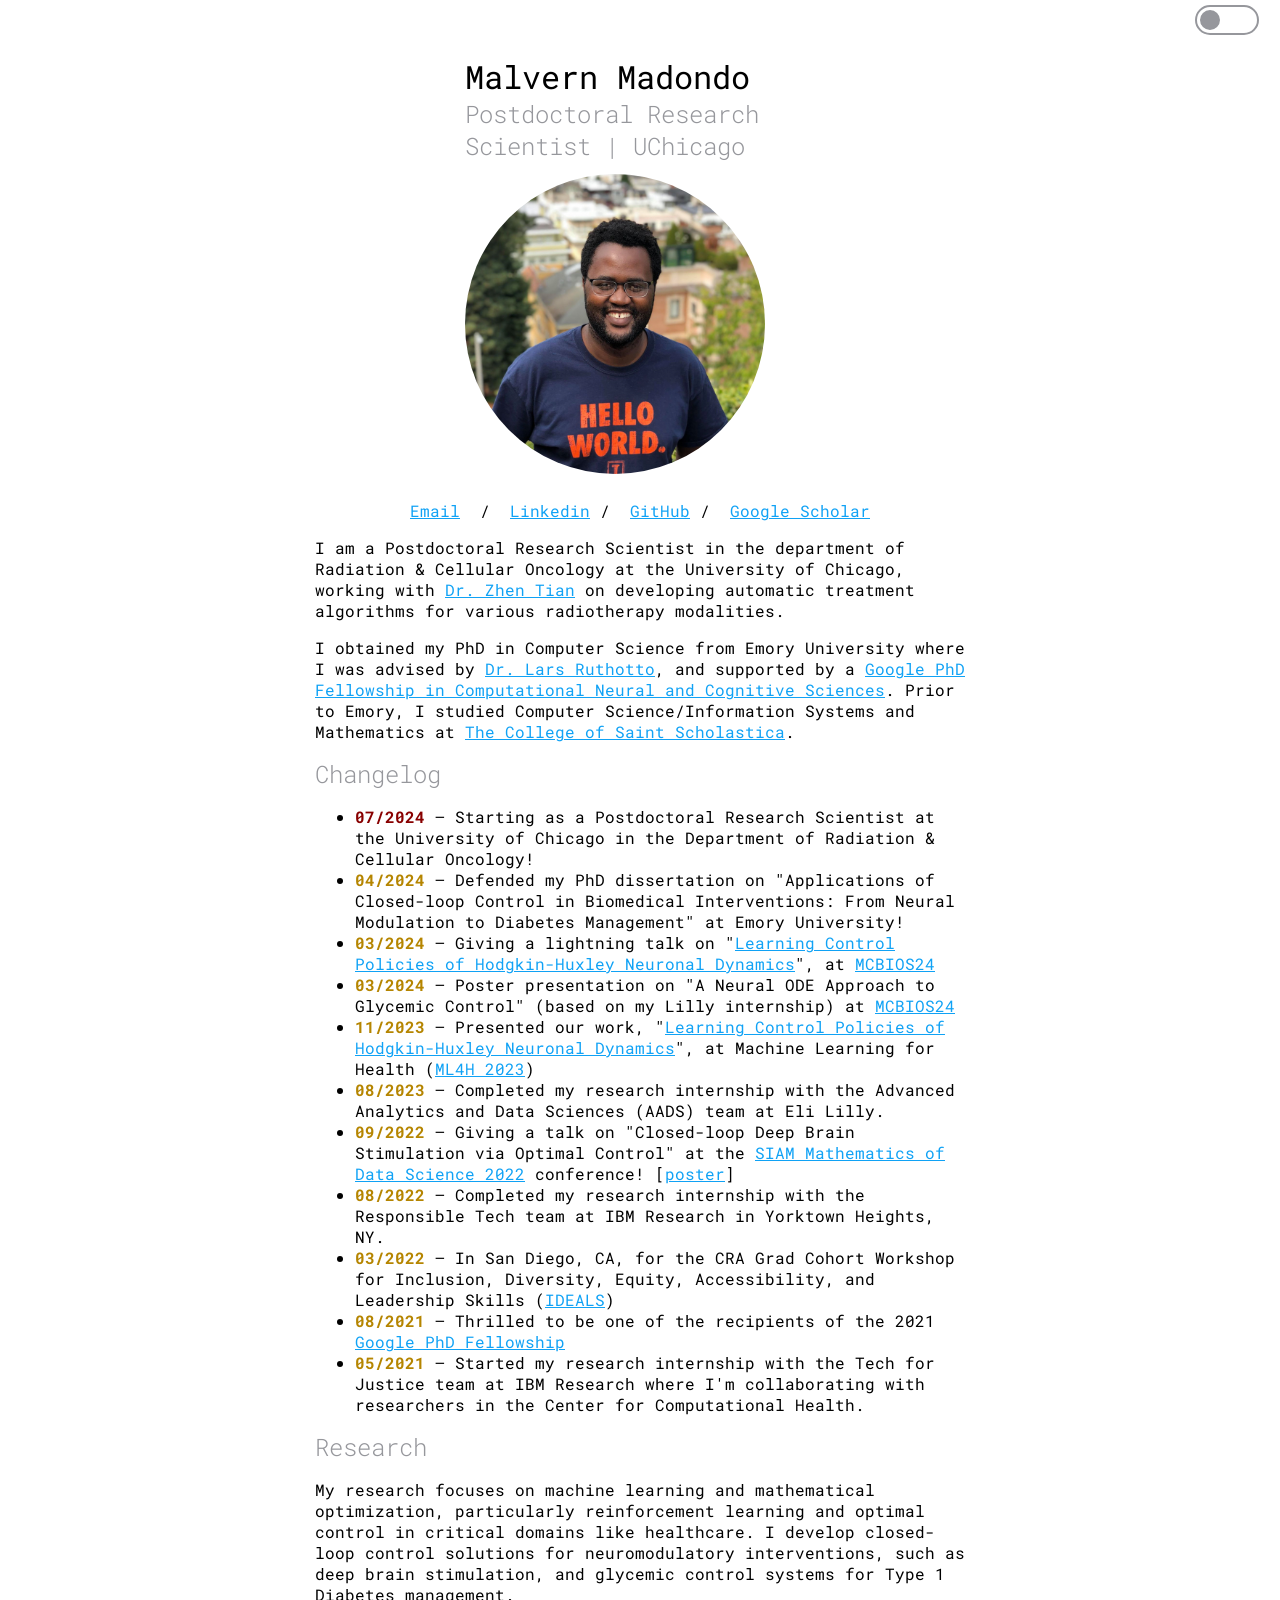
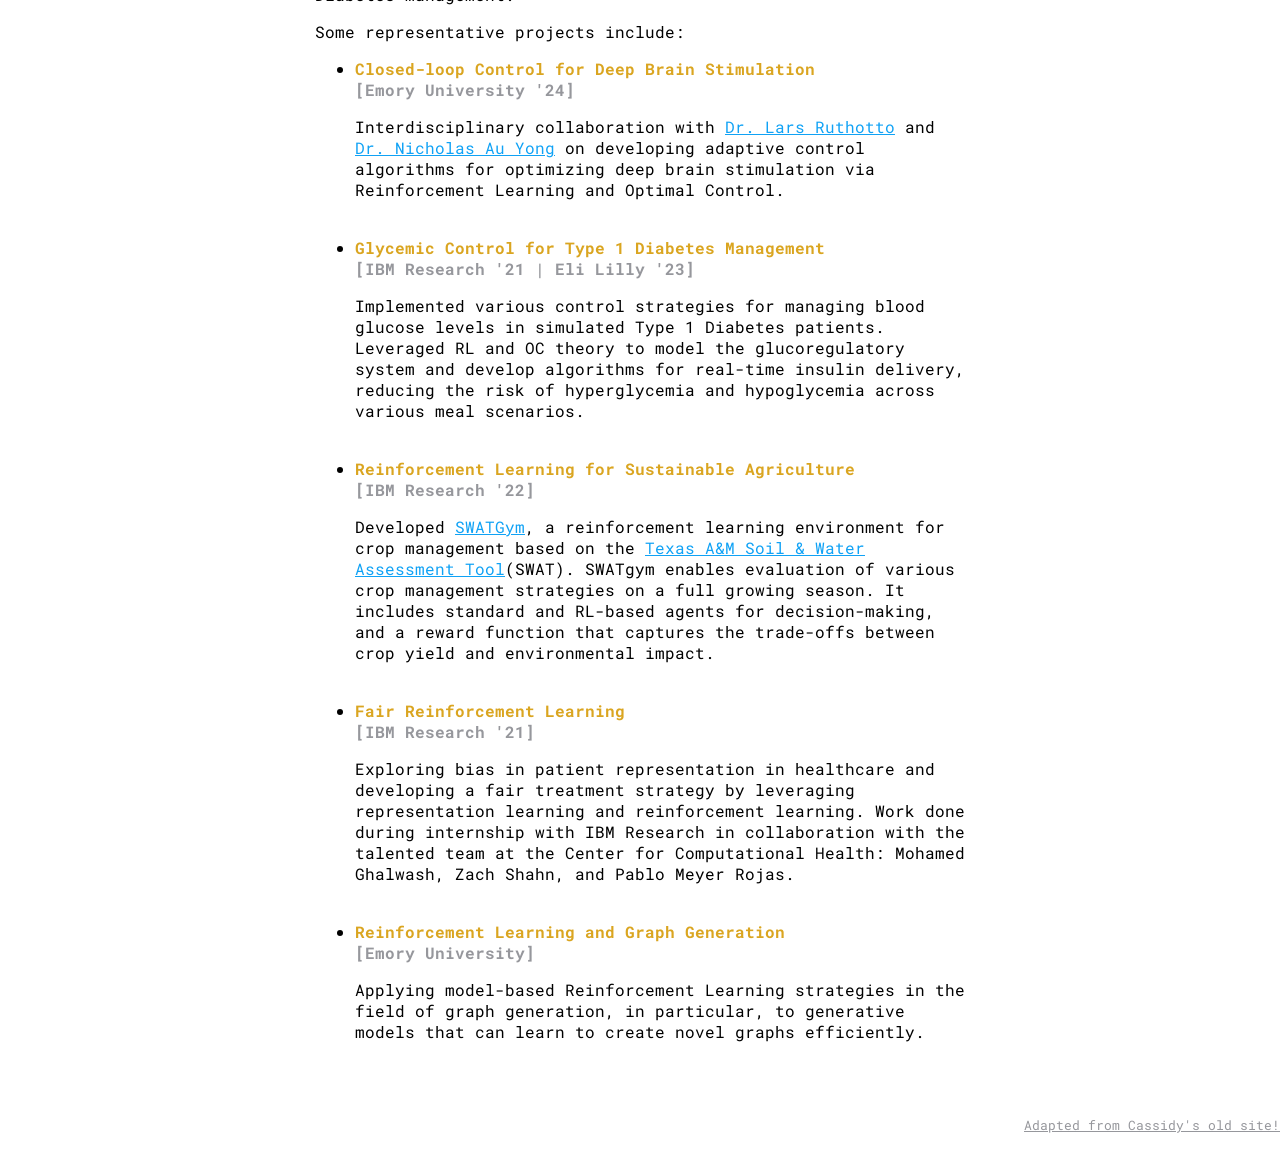
==== index.html @ 7f4c63e3 ":shipit: site update" ====
<!DOCTYPE html>
<!--Adapted from Cassidy Williams old and current website! https://cassidoo.co/-->
<html lang="en">
  <head>
    <title>Malvern Madondo</title>
    <meta name="author" content="Malvern Madondo"/>
    <meta
      name="description"
      content="Malvern Madondo is a research scientist workin on Machine Learning and Optimal Control applications to advance biomedical therapy. He earned his PhD in Computer Science at Emory University.
      His research interests include reinforcement learning and optimal control theory, with a focus on applying them to critical domains, such as deep brain stimulation and glucose-insulin control."
    />

    <!-- Favicon/theme -->
    <link
      rel="apple-touch-icon"
      sizes="180x180"
      href="/img/apple-touch-icon.png"
    />
    <link
      rel="icon"
      type="image/png"
      href="/img/favicon-32x32.png"
      sizes="32x32"
    />
    <link
      rel="icon"
      type="image/png"
      href="/img/favicon-16x16.png"
      sizes="16x16"
    />
    <link rel="manifest" href="/img/manifest.json" />
    <link rel="mask-icon" href="/img/safari-pinned-tab.svg" color="rgb(181,133,0)" />
    <link rel="shortcut icon" href="/img/favicon.ico" />
    <meta name="msapplication-config" content="/img/browserconfig.xml" />
    <meta name="theme-color" content="#ffffff" />
    <meta
      name="viewport"
      content="width=device-width, initial-scale=1, maximum-scale=1"
    />

    <link
      href="https://fonts.googleapis.com/css?family=Roboto+Mono"
      rel="stylesheet"
    />
    <link rel="stylesheet" href="./style.css" />
  </head>

  <body>
    <div class="container">
      <div class="header-section">
        <div class="header-frame">
          <h1>Malvern Madondo</h1>
          <h2>Postdoctoral Research Scientist | UChicago</h2>
            <div class="img-frame">
              <img id="propic" src="./img/face1.jpg" alt="" />
            </div>
            </div>
        </div>
        <p style="text-align:center">
           <a href="mailto:madondomalvern@gmail.com">Email</a> &nbsp;/&nbsp;
            <a href="https://www.linkedin.com/in/malvern" target="_blank">Linkedin</a>&nbsp;/&nbsp;
            <a href="https://github.com/mmadondo" target="_blank">GitHub</a>&nbsp;/&nbsp;
            <a href="https://scholar.google.com/citations?user=cHLscm8AAAAJ&hl=en">Google Scholar</a>
          </p>
        <p>
          I am a Postdoctoral Research Scientist in the department of Radiation & Cellular Oncology at the University of Chicago, working with <a href="https://radonc.uchicago.edu/faculty/zhen-tian-phd">Dr. Zhen Tian</a> on developing automatic treatment algorithms for various radiotherapy modalities.
        </p>
        <p>
          I obtained my PhD in Computer Science from Emory University where I was advised by <a href="https://www.mathcs.emory.edu/~lruthot/">Dr. Lars Ruthotto</a>, and supported by a <a href="https://research.google/programs-and-events/phd-fellowship/recipients/?filtertab=2021">Google PhD Fellowship in Computational Neural and Cognitive Sciences</a>.
          Prior to Emory, I studied Computer Science/Information Systems and Mathematics at <a href="https://www.css.edu/">The College of Saint Scholastica</a>.
        </p>
      <div class="dark-mode-toggler">
        <input type="checkbox" id="toggler" />
        <label for="toggler" aria-label="Toggler for Dark Mode"></label>
      </div>
        
    <section class="section">
        <header>
            <h2 class='section-title'>Changelog</h2>
        </header>
        <section class="changelog">
          <ul id="highlights">
            <li class="event"><b style="color: #880000">07/2024</b> &mdash; Starting as a Postdoctoral Research Scientist at the University of Chicago in the Department of Radiation & Cellular Oncology!</li>
            <li class="event"><b style="color: rgb(181,133,0)">04/2024</b> &mdash; Defended my PhD dissertation on "Applications of Closed-loop Control in Biomedical Interventions: From Neural Modulation to Diabetes Management" at Emory University!</li>
            <li class="event"><b style="color: rgb(181,133,0)">03/2024</b> &mdash; Giving a lightning talk on "<a href="https://arxiv.org/abs/2311.07563">Learning Control Policies of Hodgkin-Huxley Neuronal Dynamics</a>", at <a href="https://2024.mcbios.com/">MCBIOS24</a></li>
            <li class="event"><b style="color: rgb(181,133,0)">03/2024</b> &mdash; Poster presentation on "A Neural ODE Approach to Glycemic Control" (based on my Lilly internship) at <a href="https://2024.mcbios.com/">MCBIOS24</a></li>
            <li class="event"><b style="color: rgb(181,133,0)">11/2023</b> &mdash; Presented our work, "<a href="https://arxiv.org/abs/2311.07563">Learning Control Policies of Hodgkin-Huxley Neuronal Dynamics</a>", at Machine Learning for Health (<a href="https://ml4health.github.io/2023/">ML4H 2023</a>)</li>
            <li class="event"><b style="color: rgb(181,133,0)">08/2023</b> &mdash; Completed my research internship with the Advanced Analytics and Data Sciences (AADS) team at Eli Lilly.</li>
            <li class="event"><b style="color: rgb(181,133,0)">09/2022</b> &mdash; Giving a talk on "Closed-loop Deep Brain Stimulation via Optimal Control" at the <a href="https://www.siam.org/conferences/cm/conference/mds22">SIAM Mathematics of Data Science 2022</a> conference! [<a href="https://mmadondo.github.io/docs/Malvern_SIAM_MDS22_Poster.pdf" target="_blank">poster</a>]</li>
            <li class="event"><b style="color: rgb(181,133,0)">08/2022</b> &mdash; Completed my research internship with the Responsible Tech team at IBM Research in Yorktown Heights, NY.</li>
            <li class="conference"><b style="color: rgb(181,133,0)">03/2022</b> &mdash; In San Diego, CA, for the CRA Grad Cohort Workshop for Inclusion, Diversity, Equity, Accessibility, and Leadership Skills (<a href="https://cra.org/cra-wp/grad-cohort-ideals/">IDEALS</a>)</li>
            <li class="event"><b style="color: rgb(181,133,0)">08/2021</b> &mdash; Thrilled to be one of the recipients of the 2021 <a href="https://research.google/outreach/phd-fellowship/">Google PhD Fellowship</a></li>
            <li class="event"><b style="color: rgb(181,133,0)">05/2021</b> &mdash; Started my research internship with the Tech for Justice team at IBM Research where I'm collaborating with researchers in the Center for Computational Health.</li>
            <!--
            <li class="event"><b style="color: deepskyblue">5/24/21</b> Started my research internship with the Tech for Justice team and collaborating with the Center for Computational Health, both @IBMResearh. Will be working on reinforcement learning, representation learning, and fairness. Stay tuned!</li>
            <li class="event"><b style="color: red">2/8/21</b> This week I will be participating in the <a href="http://www.birs.ca/events/2021/5-day-workshops/21w5167">Optimization under Uncertainty: Learning and Decision Making</a> workshop at the Banff International Research Station for Mathematical Innovation and Discovery (BIRS).</li>
            <li class="event"><b style="color: goldenrod">12/7/20</b> Participating in the online 2020 Conference on Neural Information Processing Systems(<a href="https://nips.cc/">NeurIPS</a>)</li>
            <li class="workshop"><b style="color: #96979c">10/13/20</b> External reviewer for The 4th  <a href="https://blackinai.github.io/#">Black In AI</a> Workshop @ NeurIPS 2020</li>
            <li class="event"><b style="color: deepskyblue">9/22/20</b> Participated in an online panel discussing careers in tech and sharing resources with high school students taking the CollegeBoard AP CS course!</li>
            <li class="school"><b style="color: red">8/19/20</b> Co-teaching three sections of CS170 Introduction to Computer Science this fall!</li>
            <li class="award"><b style="color: goldenrod">8/5/20</b> Honored to be selected a <a href="https://scienceatl.org/scicommfellow/">Science ATL Communication Fellow</a>!</li>
            <li class="conference"><b style="color: deepskyblue">3/5/20</b> In Austin, TX, for the CRA Grad Cohort for Underrepresented Minorities and Persons with Disabilities (<a href="https://cra.org/cra-wp/grad-cohort-ideals/">URMD</a>)</li>
            <li class="event"><b style="color: red">2/22/20</b> Spoke at the 2020 <a href="https://dooleyhacks.com/">DooleyHacks</a> Diversity in Tech panel!</li> 
            <li class="school"><b style="color: goldenrod">1/07/20</b> Participating in the  <a href="http://www.physics.emory.edu/home/about/news/WISQCE.html">2020 Winter School on Quantum Computing at Emory</a> featuring experts from IBM, Emory, Virgina Tech, UGA, Uni of Maryland, and Uni Federal do Rio de Janeiro</li>
            <li class="school"><b style="color: goldenrod">8/28/19</b> First day of classes as a graduate student!</li>
            <li class="event"><b style="color: chartreuse">8/8/19</b> After 4 years, I am leaving MN for warmer climes in Georgia! My first solo road trip from Duluth, MN to Atlanta, GA!</li>
            <li class="event"><b style="color: #96979c">6/2/19</b> Camping by Clearwater Lake in the Boundary Waters for the next couple days! Thanks to my undergrad advisor, Luther, for the opportunity!</li>
            -->
            <!-- <li class="school"><b style="color: red">5/12/19</b> Graduated a Webster Scholar and with highest honors from The College of Saint Scholastica! My endless gratitude to all family, friends, teachers, and others whose efforts, direct or indirect, led to this momentous occassion.</li> -->
         </ul>
        </section>
      </section>

    <section class="section">
        <header>
            <h2 class='section-title'>Research</h2>
        </header>
        <section class="research">
        <p>
          My research focuses on machine learning and mathematical optimization, particularly reinforcement learning and optimal control in critical domains like healthcare. 
          I develop closed-loop control solutions for neuromodulatory interventions, such as deep brain stimulation, and glycemic control systems for Type 1 Diabetes management.
        </p>
        
        Some representative projects include:
        <ul id="highlights">
          <li><b style="color: goldenrod">Closed-loop Control for Deep Brain Stimulation</b><br/> 
            <b style="color: #96979c">[Emory University '24]</b> 
              <p>
                Interdisciplinary collaboration with <a href="https://www.mathcs.emory.edu/~lruthot/">Dr. Lars Ruthotto</a> and <a href="https://scholar.google.com/citations?user=E8JhPv4AAAAJ&hl=en&inst=15365353816232672843">Dr. Nicholas Au Yong</a> on developing adaptive control algorithms for optimizing deep brain stimulation via Reinforcement Learning and Optimal Control.
              </p>
            </li>
            <br/>
        <li><b style="color: goldenrod">Glycemic Control for Type 1 Diabetes Management</b><br/>
          <b style="color: #96979c">[IBM Research '21 | Eli Lilly '23]</b> 
          <p>
            Implemented various control strategies for managing blood glucose levels in simulated Type 1 Diabetes patients. Leveraged RL and OC theory to model the glucoregulatory system and develop algorithms for real-time insulin delivery, reducing the risk of hyperglycemia and hypoglycemia across various meal scenarios.
          </p>
        </li>
        <br/>
        <li><b style="color: goldenrod">Reinforcement Learning for Sustainable Agriculture</b><br/> 
        <b style="color: #96979c">[IBM Research '22]</b> 
          <p>
            Developed <a href="https://github.com/IBM/SWATgym">SWATGym</a>, a reinforcement learning environment for crop management based on the <a href="https://swat.tamu.edu/">Texas A&M Soil & Water Assessment Tool</a>(SWAT). 
            SWATgym enables evaluation of various crop management strategies on a full growing season. It includes standard and RL-based agents for decision-making, and a reward function that captures the trade-offs between crop yield and environmental impact.
          </p>
        </li>
        <br/>
        <li><b style="color: goldenrod">Fair Reinforcement Learning</b><br/> 
        <b style="color: #96979c">[IBM Research '21]</b>
          <p>
            Exploring bias in patient representation in healthcare and developing a fair treatment strategy by leveraging representation learning and reinforcement learning. Work done during internship with IBM Research in collaboration with the talented team at the Center for Computational Health: Mohamed Ghalwash, Zach Shahn, and Pablo Meyer Rojas.
          </p>
        </li>
        <br/>
        <li><b style="color: goldenrod">Reinforcement Learning and Graph Generation</b><br/> 
        <b style="color: #96979c">[Emory University]</b> 
        <p>
          Applying model-based Reinforcement Learning strategies in the field of graph generation, in particular, to generative models that can learn to create novel graphs efficiently.
        </p>
        </li>
            <!-- <br/> 
            <li><b style="color: goldenrod">Towards Mastery Learning in Computer Science Education</b><br/> 
                <b style="color: #96979c">[May - December 2020]</b> Lab rotation with <a href="https://scholar.google.com/citations?user=EQ61oMAAAAAJ&hl=en">Dr. Davide Fossati</a> on technology enhanced learning. Constructing an unlimited (or very large) supply of practice problems, annotated by skill, that can be used in an asynchronous learning setting to help students attain "mastery" of topics at their own pace as an alternative to synchronous learning. Proficiency is determined and updated in real time by stochastic models.
                <!--Unlike in standard CS courses where learning is mostly synchronous and sequential, mastery learning is asynchronous and enables students to move to the next topic at their own pace, after having achieved “mastery” of the previous topics. Proficiency is determined and updated in real time by stochastic models e.g. BKT. In order to implement mastery learning, there are 3 key requirements: (1) Robust technology platform for practice problems; (2) Unlimited (or very large) supply of practice problems, annotated by skill; and (3) Comprehensive and reliable Knowledge Tracing models and algorithms.-->
             <!-- </li>
            <br/>
            <li><b style="color: goldenrod">UPenn and Mayo Clinic's Seizure Detection Challenge</b><br/> 
                <b style="color: #96979c">[spring 2020]</b> Working with <a href="http://yazhuozhang.com/">Yazhuo</a> and <a href="https://scholar.google.com/citations?user=TBl8dYgAAAAJ&hl=en&inst=15365353816232672843">Ramraj</a>, developed computational algorithms that detect seizures in intracranial EEG recordings of 8 human patients with epilepsy and 4 canines with naturally-occurring epilepsy. Part of the <a href="https://www.kaggle.com/c/seizure-detection">UPenn and Mayo Clinic's Seizure Detection Challenge</a> on Kaggle.
            </li>
            <br/> 
            <li><b style="color: goldenrod">OpenAI BipedalWalker-v2 Challenge</b><br/> 
                <b style="color: #96979c">[fall 2019]</b> Working with <a href="https://scholar.google.com/citations?user=TBl8dYgAAAAJ&hl=en&inst=15365353816232672843">Ramraj</a>, implemented RL strategies to train a <a href="https://github.com/openai/gym/wiki/Leaderboard#bipedalwalker-v2">2D bipedal walker</a> to navigate rough terrain. We developed: (1) Deep Deterministic Policy Gradients (DDPG); (2) Evolution Strategies (ES); and (3) Augmented Random Search (ARS) algorithms.
            </li> -->
        </ul>

        </section>
      </section>
    </div>
    <script src="./script.js"></script>
      <p align="right"><font size="2">
          <a href="https://cassidoo.co/">Adapted from Cassidy's old site!</a>
          </font>
        </p>
  </body>
</html>
---- style.css ----
/*--Adapted from Cassidy Williams old and current website! https://cassidoo.co/*/
html,
body {
  width: 100%;
  margin: 0;
  padding: 0;
}

body,
button {
  background: #fff;
  color: #000;
  font-family: "Roboto Mono", monospace;
}

::selection {
  background-color: #eb4888;
  color: #000;
}

body.dark-mode,
body.dark-mode button,
body.dark-mode .go-home,
button.dark-mode,
button.dark-mode button {
  background: #000;
  color: #fff;
}

button {
  width: 120px;
  height: 30px;
  border: 2px solid #96979c;
  border-radius: 15px;
  box-sizing: border-box;
  color: #96979c;
  font-size: 1rem;
  overflow: auto;
  transition: 0.4s ease all;
}
button:hover {
  background: rgba(150, 151, 156, 0.1);
  cursor: pointer;
}

.container {
  margin: 50px auto;
  padding: 5px;
  max-width: 650px;
}
@media (max-width: 600px) {
  .container {
    padding: 20px;
  }
}

.header-section {
  display: flex;
  align-items: center;
  justify-content: center;
  flex-wrap: wrap;
}

.header-frame {
  max-width: 350px;
}

.go-home {
  position: fixed;
  top: 5px;
  left: 20px;
  padding: 5px 5px 5px 0;
  background: #fff;
  box-sizing: border-box;
}

.dark-mode-toggler {
  position: fixed;
  top: 5px;
  right: 20px;
}
.dark-mode-toggler label {
  position: relative;
}
.dark-mode-toggler input[type="checkbox"] {
  display: none;
}
.dark-mode-toggler input[type="checkbox"] + label::before {
  content: "";
  display: block;
  height: 26px;
  width: 60px;
  background: #fff;
  border: 2px solid #96979c;
  border-radius: 15px;
  position: absolute;
  top: 0px;
  left: -65px;
}
.dark-mode-toggler input[type="checkbox"] + label::after {
  content: "";
  display: block;
  height: 20px;
  width: 20px;
  background: #96979c;
  border: 2px solid #fff;
  border-radius: 50%;
  position: absolute;
  top: 3px;
  left: -62px;
  transition: all 0.4s ease-in;
}
.dark-mode-toggler input[type="checkbox"]:checked + label::before {
  background: #000;
  border: 2px solid #fff;
}
.dark-mode-toggler input[type="checkbox"]:checked + label::after {
  left: -28px;
  background: #000;
  border: 2px solid #fff;
  transition: all 0.4s ease-in;
}

h1 {
  font-weight: 400;
  margin: 0;
}

h2 {
  color: #96979c;
  font-weight: 300;
  margin: 0 0 0.5em 0;
}

a {
  color: #96979c;
}
a:hover {
  font-weight: bold;
}

.img-frame {
  position: relative;
  width: 300px;
  height: 300px;
  margin: 0 0 10px 0;
  border-radius: 50%;
  overflow: hidden;
}
.img-frame img {
  position: absolute;
  top: 50%;
  left: 50%;
  -webkit-transform: translate(-50%, -50%);
  transform: translate(-50%, -50%);
  height: 100%;
}

.links {
  margin: 25px 0;
}
.links a:not(:last-child) {
  padding: 0 16px 0 0;
}

.newsletter-blurb {
  margin: 30px 0;
  line-height: 2em;
}

.newsletter-blurb span {
  color: #eb4888;
}

.newsletter-blurb span.green {
  color: #24d05a;
}

.newsletter-blurb span.blue {
  color: #10a2f5;
}

.newsletter-blurb span.yellow {
  color: #e9bc3f;
}

.sneaky-sponsor {
  color: #96979c;
}

@media (max-width: 600px) {
  .links {
    text-align: center;
  }
}

.toggler {
  margin: 25px 0;
}
.toggler .show {
  border-color: #eb4888;
  color: #eb4888;
}
@media (max-width: 600px) {
  .toggler {
    text-align: center;
  }
  .toggler button {
    margin: 5px;
  }
}

.bio {
  display: none;
  line-height: 24px;
}
.bio br {
  display: block;
  content: "";
  height: 15px;
}
.bio.show {
  display: block;
}




/*Custom styling*/
@keyframes blinker {
  50% {
    opacity: 0.0;
  }
}

@keyframes flash{
  0% {
    text-shadow: 0px 0px 5px yellow;
  }
  50% {
    text-shadow: none;
  }
  100% {
    text-shadow: 0px 0px 5px gold;
  }
}

section,
summary{
    margin: 0;
    padding: 0;
    border: 0;
    font-size: 100%;
    vertical-align: baseline;
}

section {
    display: block;
}


/* main container */
/*
h2.section-title {
    display: inline-block;
    padding: 0 1em 0.3em 0;
    color: #ff6d1f;
    text-transform: uppercase;
    font-weight: 600;
    border: none;
    font-size: .9rem;
}
*/

#resume {
    padding: 1rem;
    margin-top: 2rem;
}


/* every section wrapper */

.section {
    margin-bottom: 1rem;
}

.section>header {
    position: relative;
}

.section>header::after {
    position: absolute;
    left: 0;
    top: .7em;
    height: 1px;
/*    background: #ccc;*/
    content: "";
    width: 100%;
    z-index: -100;
    display: block;
}

.section.main-summary>section {
    margin: 0;
}

.section>section>header {
    font-size: 1.38rem;
    position: relative;
    margin-top: .7em;
}

.section>section>header:first-of-type {
    margin: 0;
}

.section>section>header .space-left {
    position: absolute;
    left: -1.56rem;
    top: 5px;
/*    color: #aaa;*/
/*    line-height: 1;*/
    opacity: 0;
}

.section header .date {
    font-size: 1rem;
    display: inline-table;
    padding: .1em 0;
    font-weight: 600;
/*    color: #E9BC3F;*/
}


#topnav{
    display: block;
    width: 100%;
    margin:0;
    padding:0 0 5px 0;
    text-align: center;
    }

.fa {
    animation: 1s flash;
    animation-iteration-count: infinite;
}

#topnav, #topnav a{
    text-transform: none;
    color:#ffffff;
    font-weight:700;
    }

#topnav a:hover, #topnav li.active a{
    color: gold; /* #55ABDA or #FF0066*/
    }

#topnav ul, #topnav li{
    margin: 0;
    padding:0;
    list-style:none;
    align-content: center;
    margin-top: 20px;
    }

#topnav li{
    display:inline;
    margin-right: 80px;
    }

#topnav li.last{
    margin:0;
    }

.highlights>li>p {
    margin-bottom: 0.5em;
}

#skills,
#languages,
#interests {
    display: -webkit-box;
    display: -moz-box;
    display: -ms-flexbox;
    display: -webkit-flex;
    display: flex;
    -webkit-flex-flow: row wrap;
    flex-flow: row wrap;
    -webkit-justify-content: flex-start;
    justify-content: flex-start;
}

/*Custom research list items*/
dt {
    font-weight: bold;
}

dl,
dd {
    font-size: .9rem;
}

dd {
    margin-bottom: 1em;
}

li span{display: contents; width: 70px;}
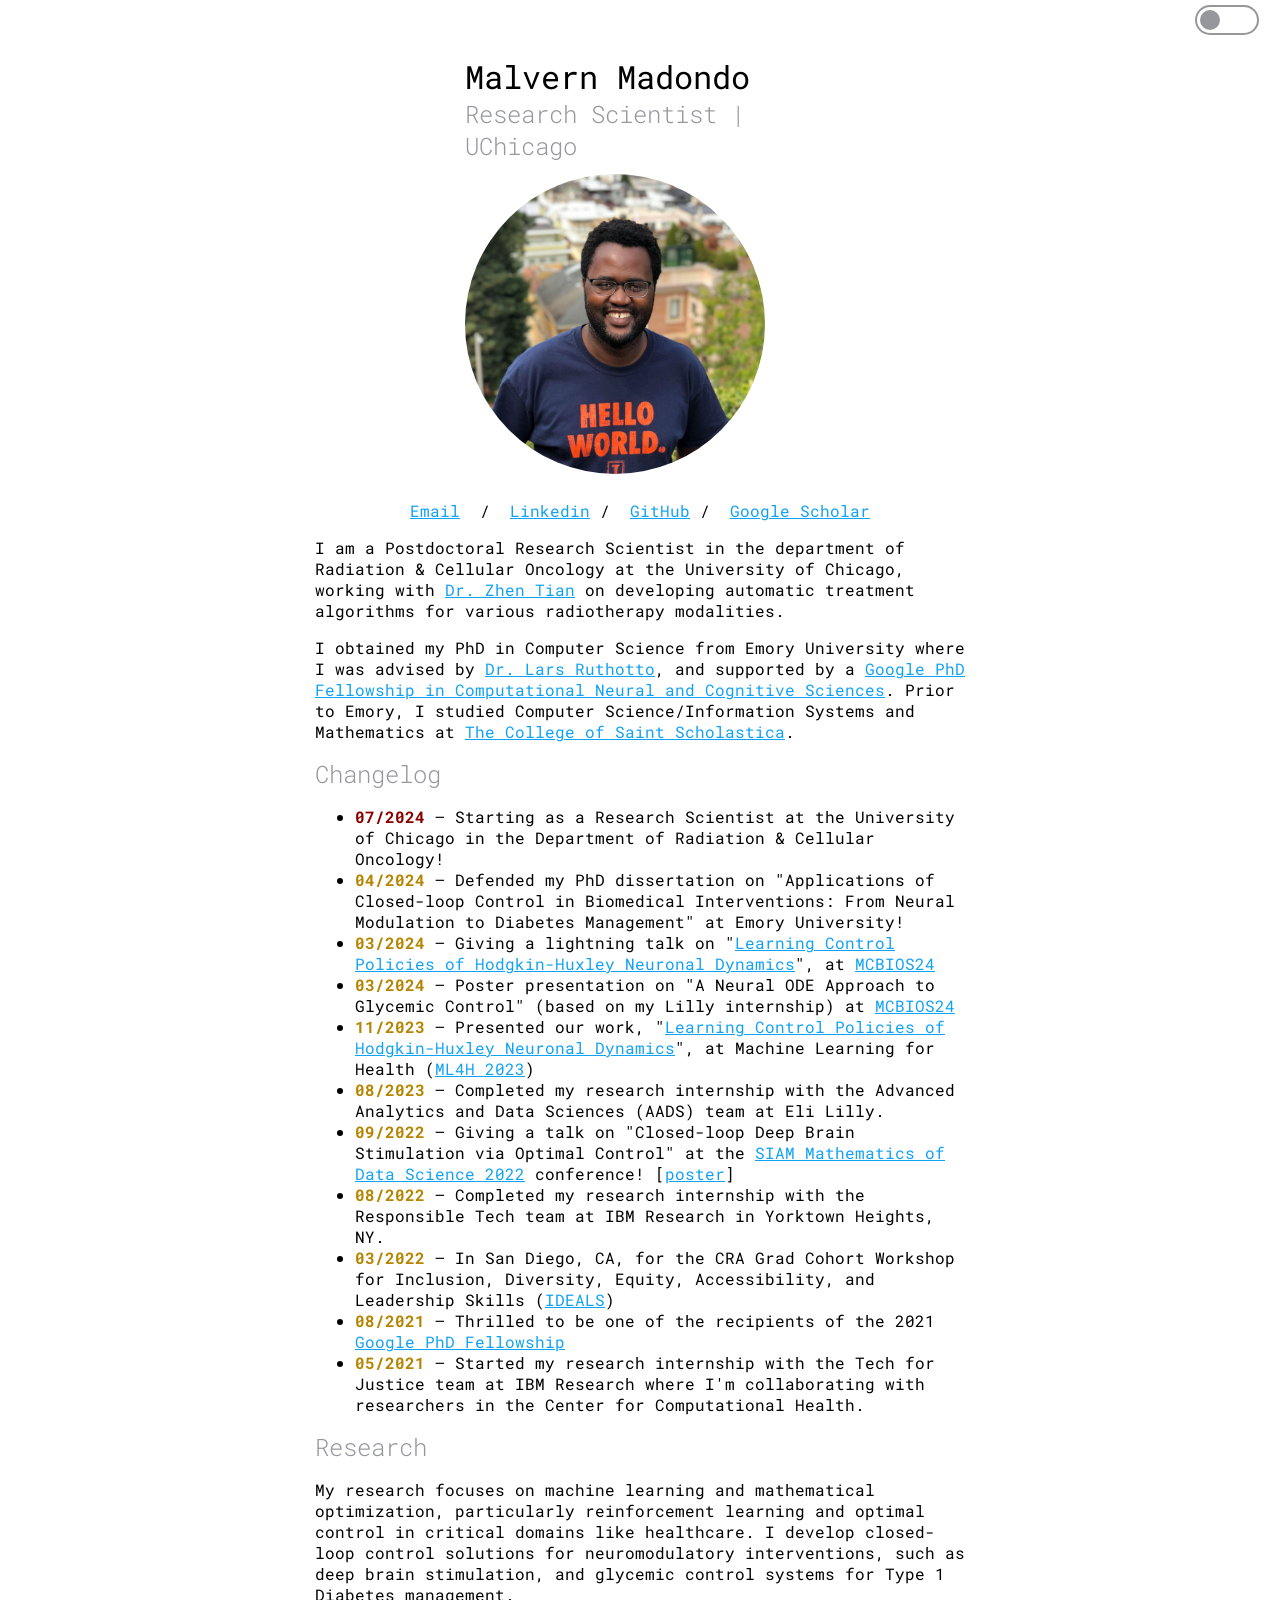
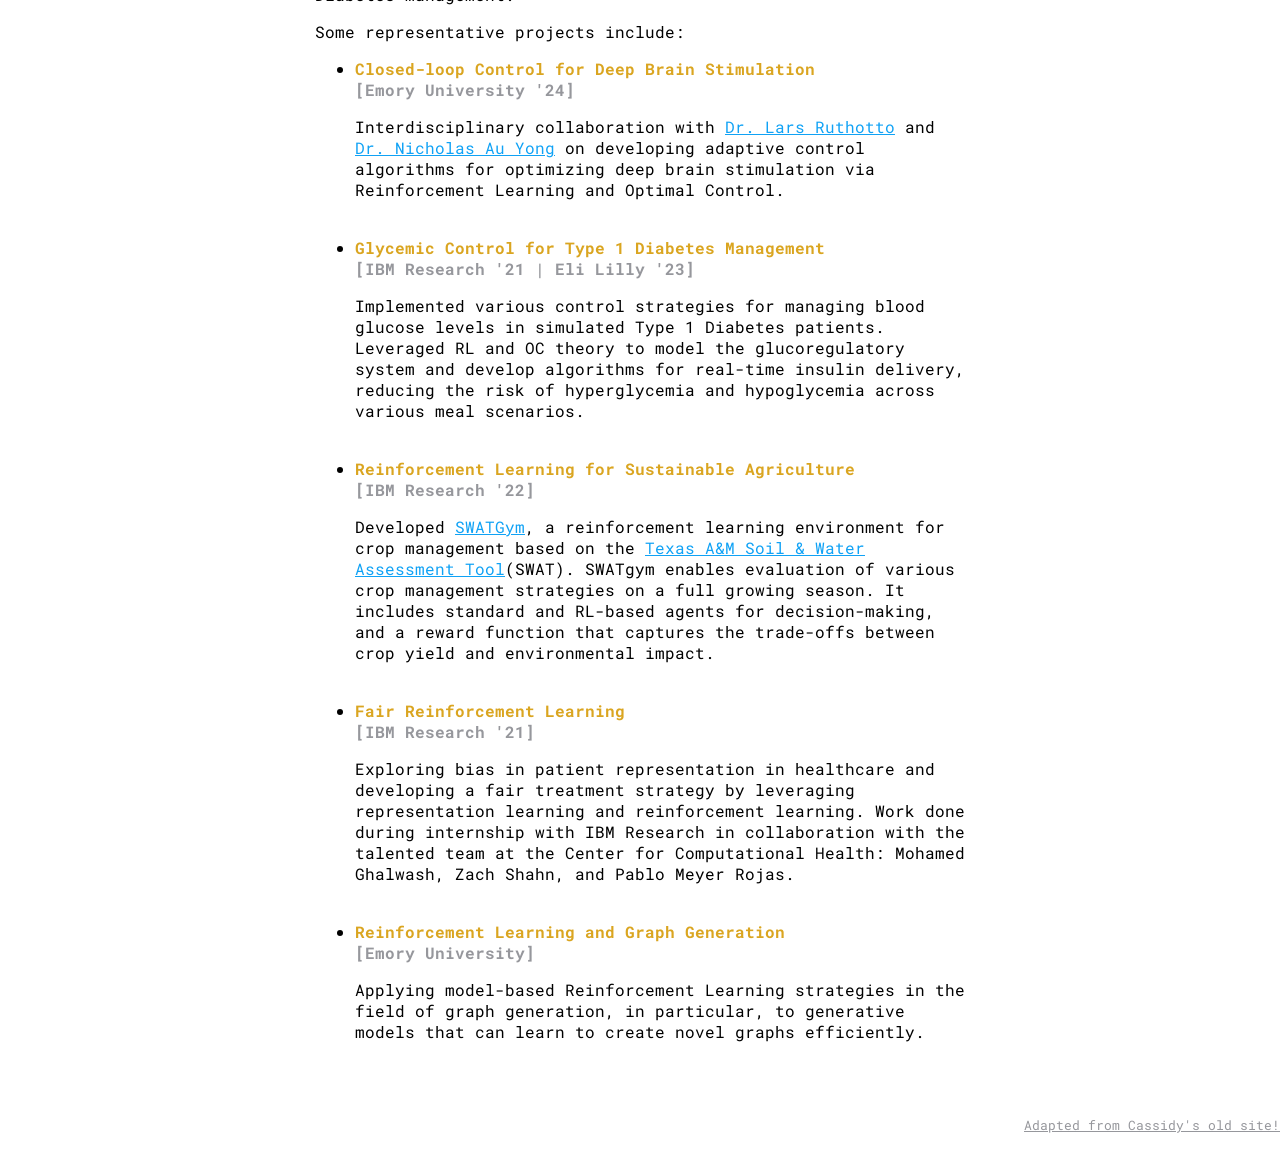
==== commit 35bedeba: ":shipit: basa update role" ====
--- a/index.html
+++ b/index.html
@@ -50,7 +50,7 @@
       <div class="header-section">
         <div class="header-frame">
           <h1>Malvern Madondo</h1>
-          <h2>Postdoctoral Research Scientist | UChicago</h2>
+          <h2>Research Scientist | UChicago</h2>
             <div class="img-frame">
               <img id="propic" src="./img/face1.jpg" alt="" />
             </div>
@@ -80,7 +80,7 @@
         </header>
         <section class="changelog">
           <ul id="highlights">
-            <li class="event"><b style="color: #880000">07/2024</b> &mdash; Starting as a Postdoctoral Research Scientist at the University of Chicago in the Department of Radiation & Cellular Oncology!</li>
+            <li class="event"><b style="color: #880000">07/2024</b> &mdash; Starting as a Research Scientist at the University of Chicago in the Department of Radiation & Cellular Oncology!</li>
             <li class="event"><b style="color: rgb(181,133,0)">04/2024</b> &mdash; Defended my PhD dissertation on "Applications of Closed-loop Control in Biomedical Interventions: From Neural Modulation to Diabetes Management" at Emory University!</li>
             <li class="event"><b style="color: rgb(181,133,0)">03/2024</b> &mdash; Giving a lightning talk on "<a href="https://arxiv.org/abs/2311.07563">Learning Control Policies of Hodgkin-Huxley Neuronal Dynamics</a>", at <a href="https://2024.mcbios.com/">MCBIOS24</a></li>
             <li class="event"><b style="color: rgb(181,133,0)">03/2024</b> &mdash; Poster presentation on "A Neural ODE Approach to Glycemic Control" (based on my Lilly internship) at <a href="https://2024.mcbios.com/">MCBIOS24</a></li>
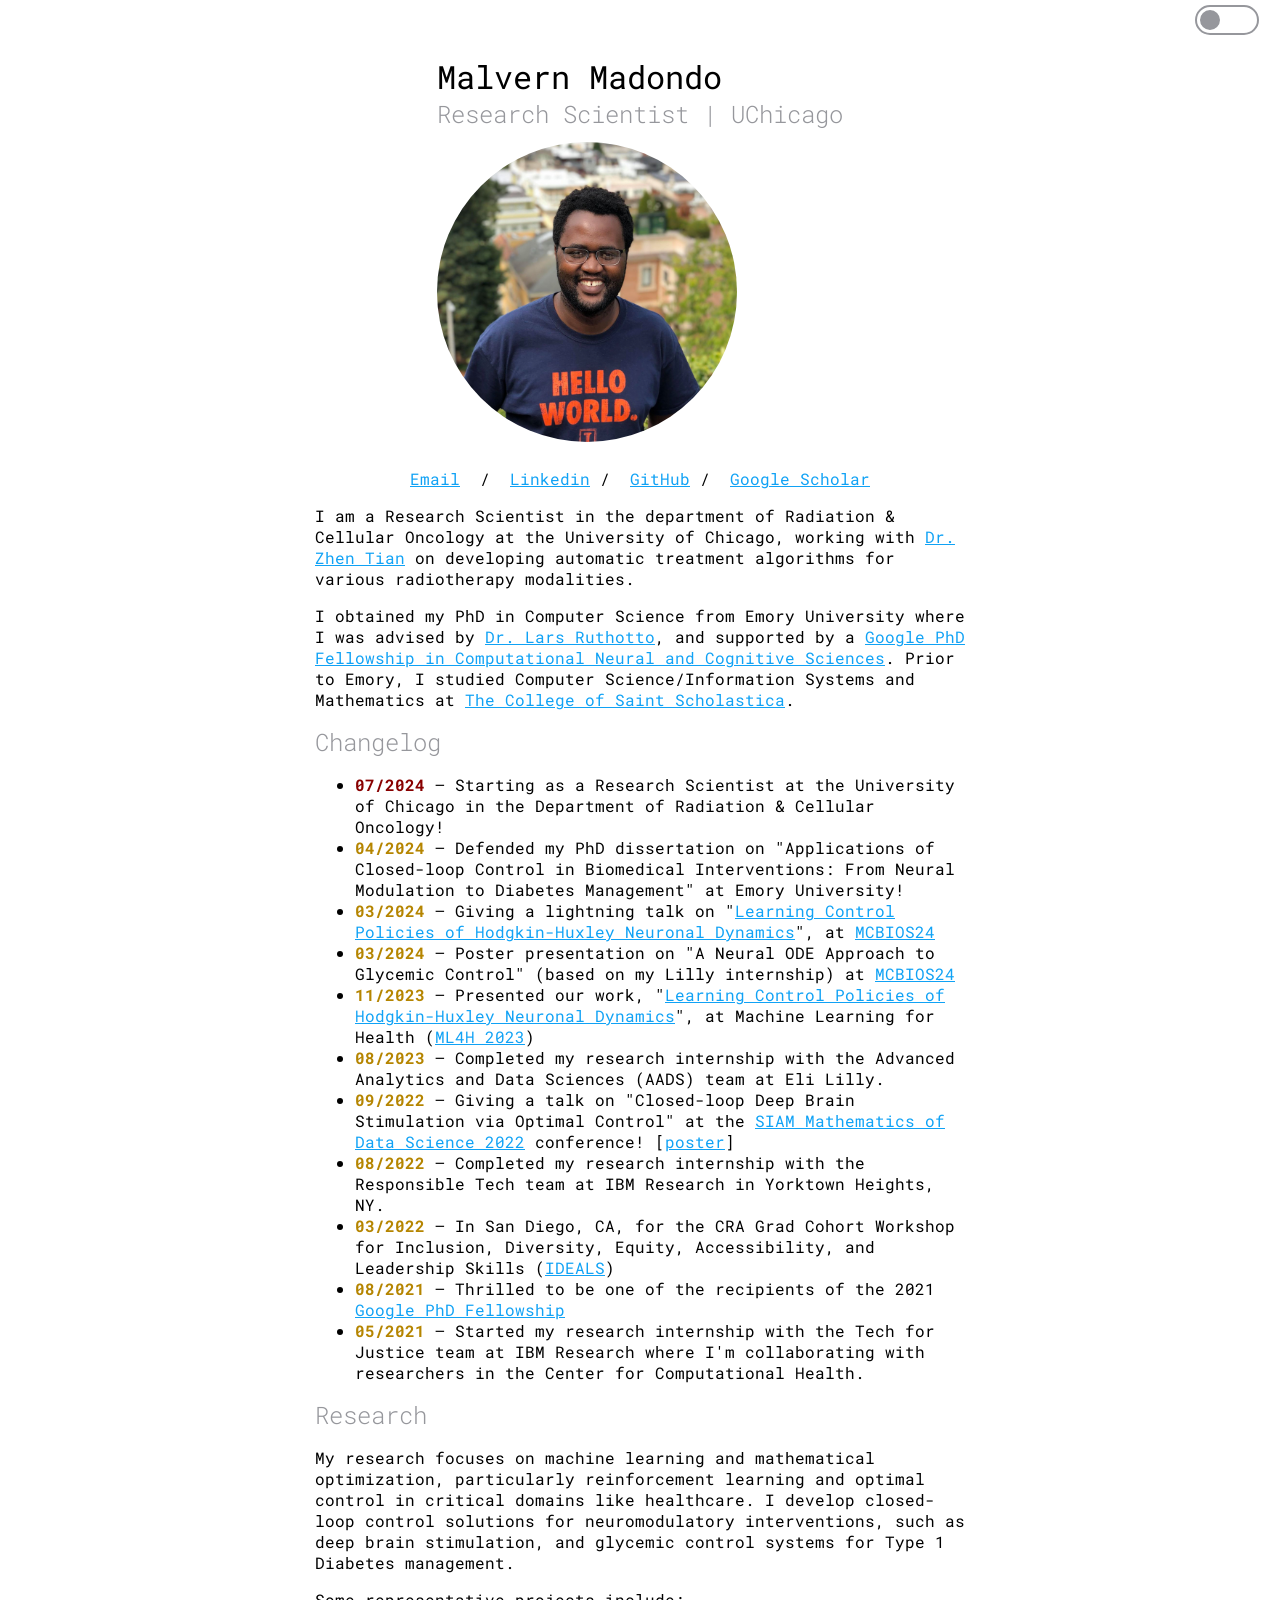
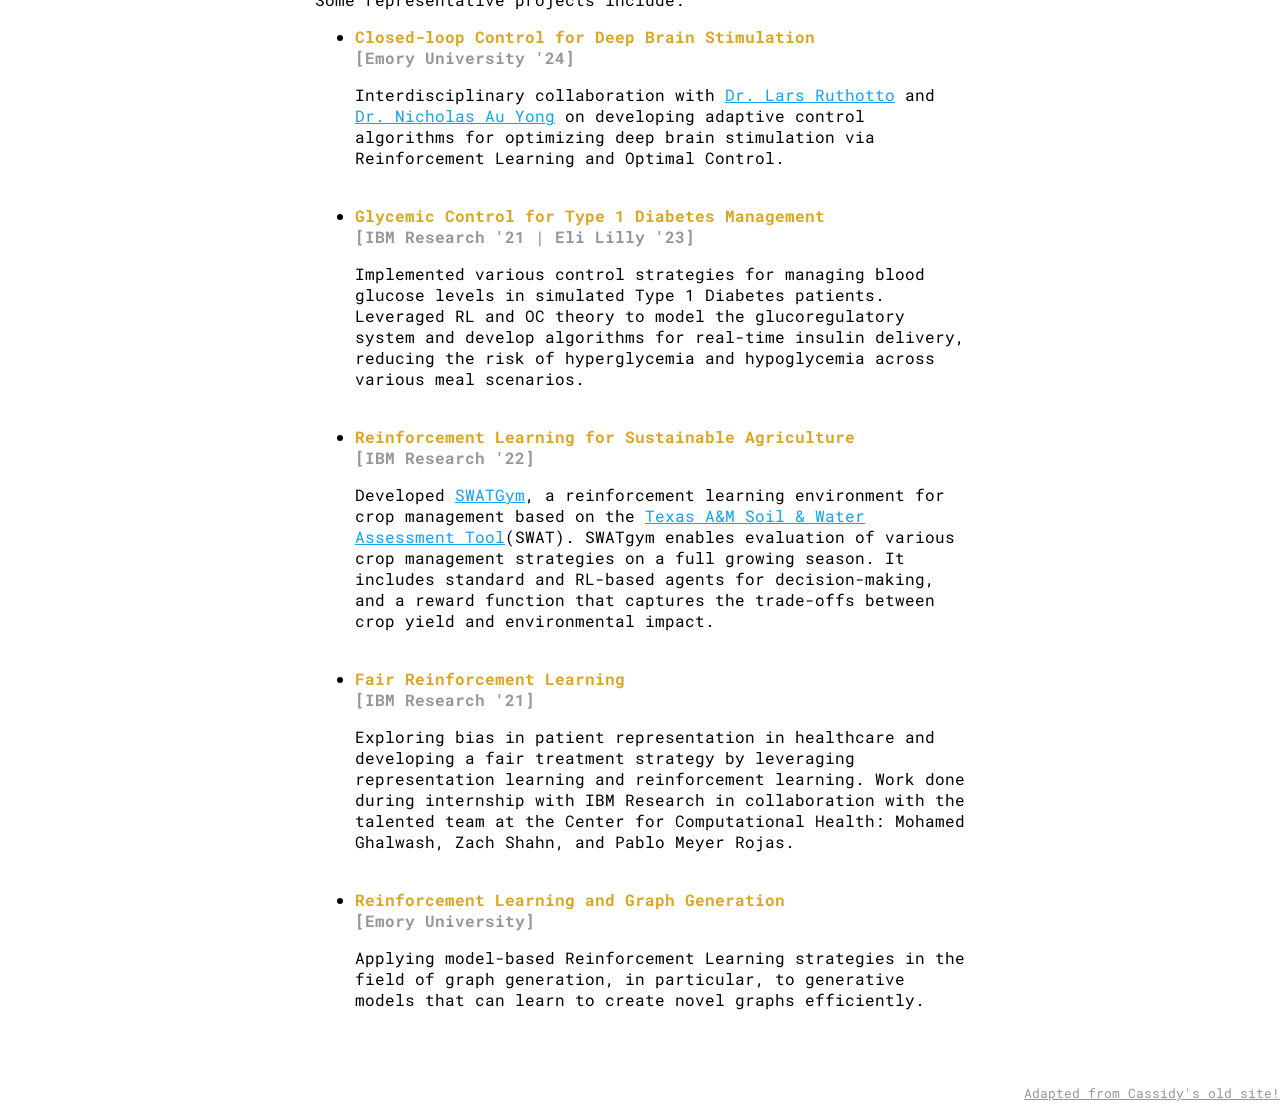
==== commit a269f3f8: "frame width" ====
--- a/index.html
+++ b/index.html
@@ -63,7 +63,7 @@
             <a href="https://scholar.google.com/citations?user=cHLscm8AAAAJ&hl=en">Google Scholar</a>
           </p>
         <p>
-          I am a Postdoctoral Research Scientist in the department of Radiation & Cellular Oncology at the University of Chicago, working with <a href="https://radonc.uchicago.edu/faculty/zhen-tian-phd">Dr. Zhen Tian</a> on developing automatic treatment algorithms for various radiotherapy modalities.
+          I am a Research Scientist in the department of Radiation & Cellular Oncology at the University of Chicago, working with <a href="https://radonc.uchicago.edu/faculty/zhen-tian-phd">Dr. Zhen Tian</a> on developing automatic treatment algorithms for various radiotherapy modalities.
         </p>
         <p>
           I obtained my PhD in Computer Science from Emory University where I was advised by <a href="https://www.mathcs.emory.edu/~lruthot/">Dr. Lars Ruthotto</a>, and supported by a <a href="https://research.google/programs-and-events/phd-fellowship/recipients/?filtertab=2021">Google PhD Fellowship in Computational Neural and Cognitive Sciences</a>.
--- a/style.css
+++ b/style.css
@@ -62,7 +62,7 @@
 }
 
 .header-frame {
-  max-width: 350px;
+  max-width: 600px;
 }
 
 .go-home {
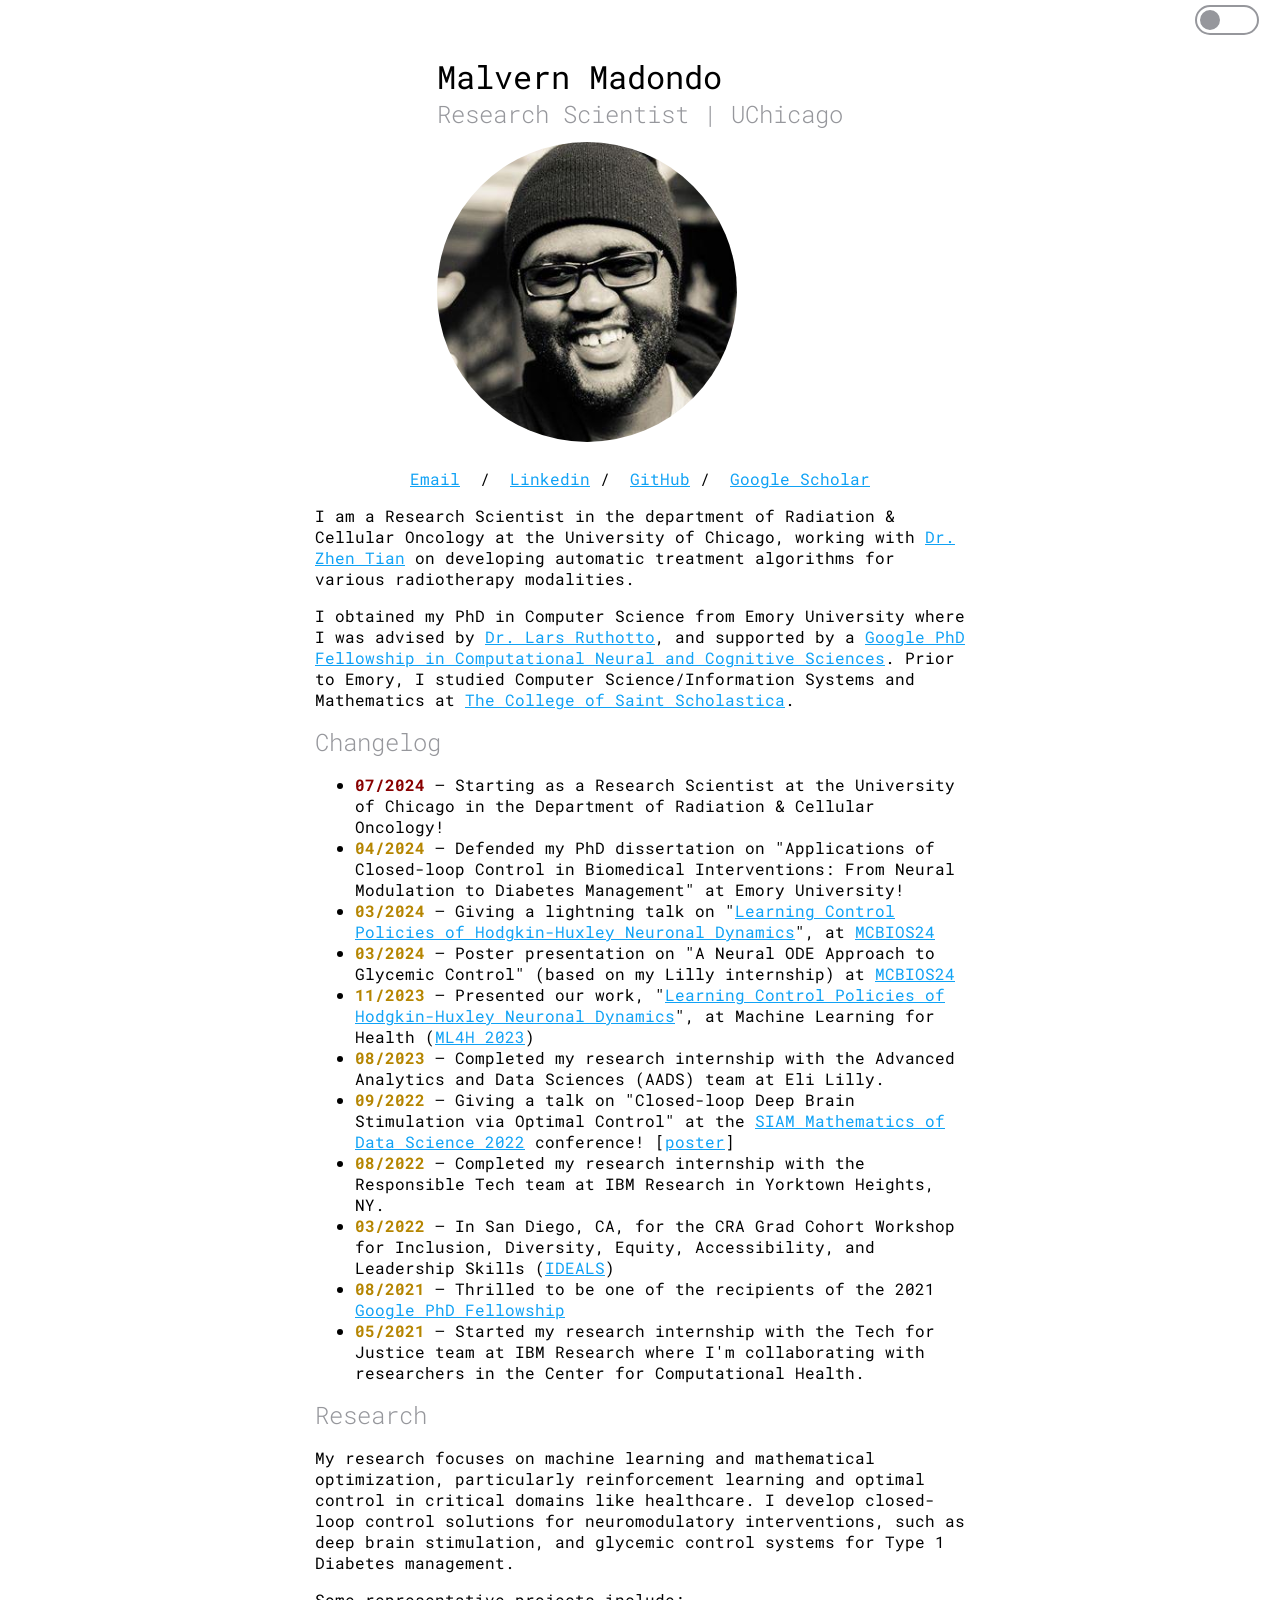
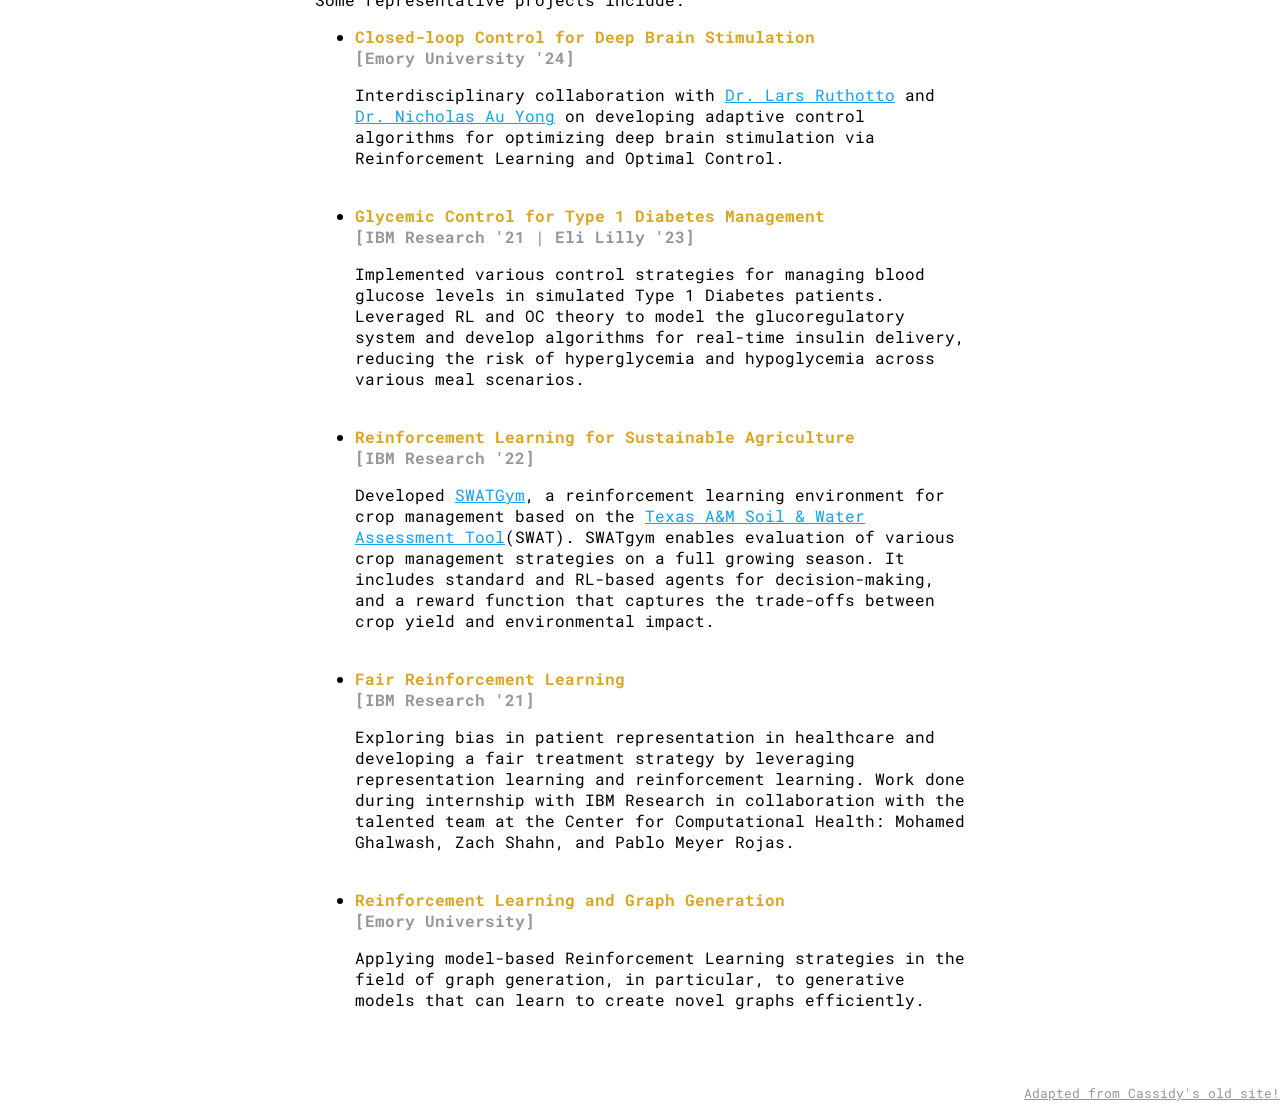
==== commit 231cb9c8: "update highlight" ====
--- a/index.html
+++ b/index.html
@@ -6,8 +6,7 @@
     <meta name="author" content="Malvern Madondo"/>
     <meta
       name="description"
-      content="Malvern Madondo is a research scientist workin on Machine Learning and Optimal Control applications to advance biomedical therapy. He earned his PhD in Computer Science at Emory University.
-      His research interests include reinforcement learning and optimal control theory, with a focus on applying them to critical domains, such as deep brain stimulation and glucose-insulin control."
+      content="Malvern Madondo is a computational research scientist specializing in Machine Learning and Applied Mathematics for biomedical applications."
     />
 
     <!-- Favicon/theme -->
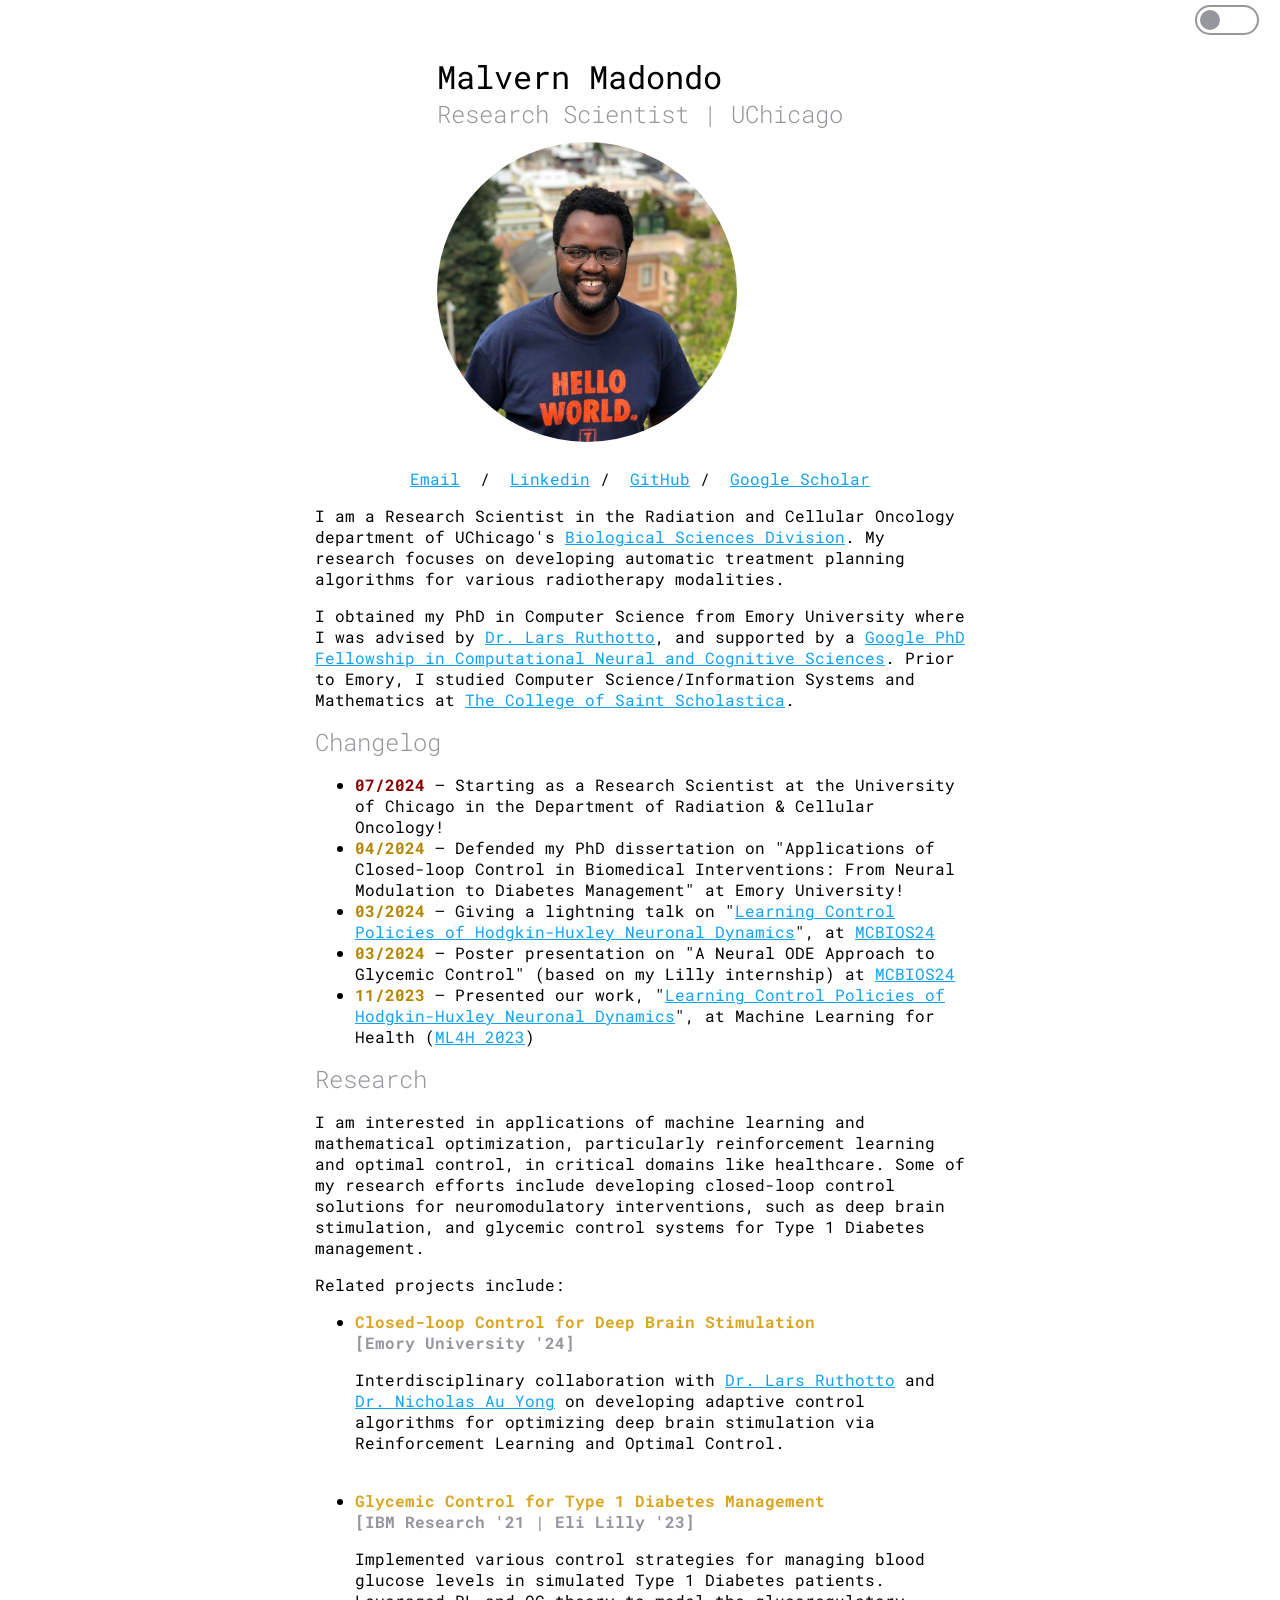
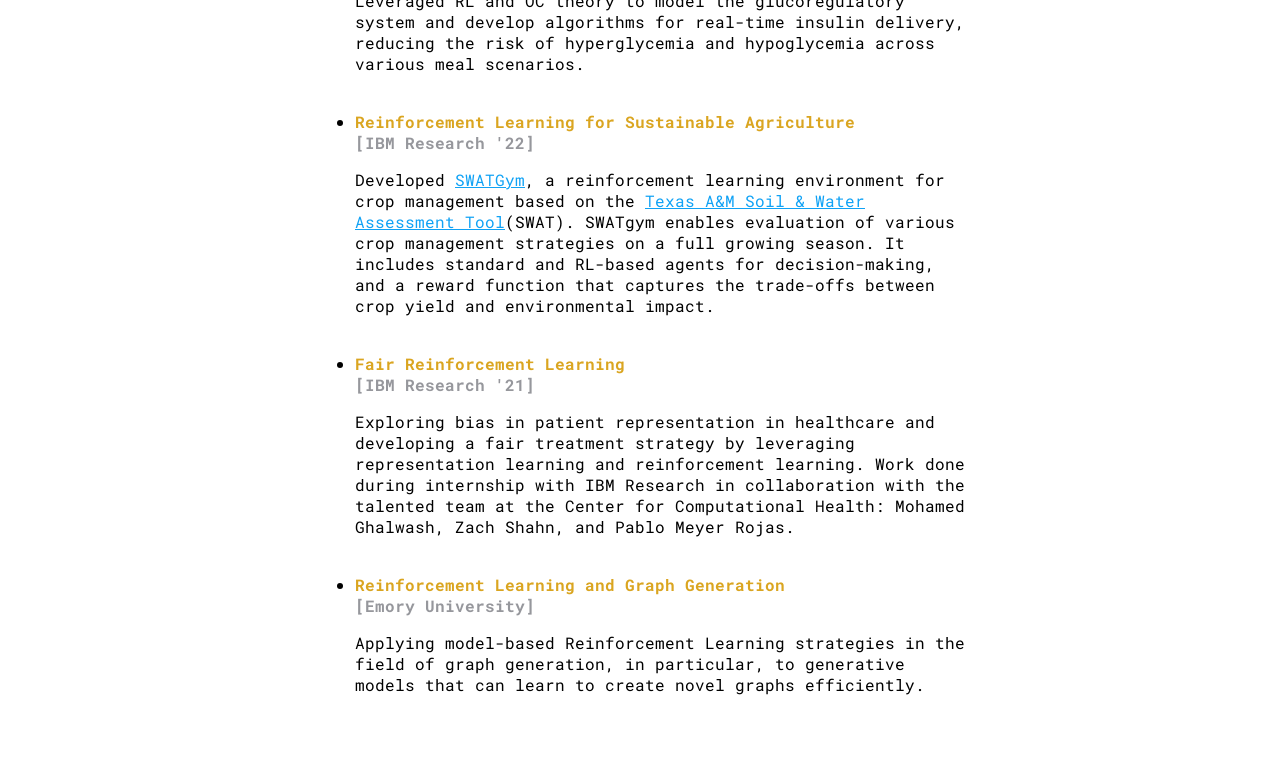
==== commit 88a24d9f: "site update" ====
--- a/index.html
+++ b/index.html
@@ -1,5 +1,5 @@
 <!DOCTYPE html>
-<!--Adapted from Cassidy Williams old and current website! https://cassidoo.co/-->
+<!--Adapted from Cassidy Williams' old website! https://cassidoo.co/-->
 <html lang="en">
   <head>
     <title>Malvern Madondo</title>
@@ -62,7 +62,7 @@
             <a href="https://scholar.google.com/citations?user=cHLscm8AAAAJ&hl=en">Google Scholar</a>
           </p>
         <p>
-          I am a Research Scientist in the department of Radiation & Cellular Oncology at the University of Chicago, working with <a href="https://radonc.uchicago.edu/faculty/zhen-tian-phd">Dr. Zhen Tian</a> on developing automatic treatment algorithms for various radiotherapy modalities.
+          I am a Research Scientist in the Radiation and Cellular Oncology department of UChicago's <a href="https://biologicalsciences.uchicago.edu/">Biological Sciences Division</a>. My research focuses on developing automatic treatment planning algorithms for various radiotherapy modalities.
         </p>
         <p>
           I obtained my PhD in Computer Science from Emory University where I was advised by <a href="https://www.mathcs.emory.edu/~lruthot/">Dr. Lars Ruthotto</a>, and supported by a <a href="https://research.google/programs-and-events/phd-fellowship/recipients/?filtertab=2021">Google PhD Fellowship in Computational Neural and Cognitive Sciences</a>.
@@ -84,12 +84,12 @@
             <li class="event"><b style="color: rgb(181,133,0)">03/2024</b> &mdash; Giving a lightning talk on "<a href="https://arxiv.org/abs/2311.07563">Learning Control Policies of Hodgkin-Huxley Neuronal Dynamics</a>", at <a href="https://2024.mcbios.com/">MCBIOS24</a></li>
             <li class="event"><b style="color: rgb(181,133,0)">03/2024</b> &mdash; Poster presentation on "A Neural ODE Approach to Glycemic Control" (based on my Lilly internship) at <a href="https://2024.mcbios.com/">MCBIOS24</a></li>
             <li class="event"><b style="color: rgb(181,133,0)">11/2023</b> &mdash; Presented our work, "<a href="https://arxiv.org/abs/2311.07563">Learning Control Policies of Hodgkin-Huxley Neuronal Dynamics</a>", at Machine Learning for Health (<a href="https://ml4health.github.io/2023/">ML4H 2023</a>)</li>
-            <li class="event"><b style="color: rgb(181,133,0)">08/2023</b> &mdash; Completed my research internship with the Advanced Analytics and Data Sciences (AADS) team at Eli Lilly.</li>
+            <!-- <li class="event"><b style="color: rgb(181,133,0)">08/2023</b> &mdash; Completed my research internship with the Advanced Analytics and Data Sciences (AADS) team at Eli Lilly.</li>
             <li class="event"><b style="color: rgb(181,133,0)">09/2022</b> &mdash; Giving a talk on "Closed-loop Deep Brain Stimulation via Optimal Control" at the <a href="https://www.siam.org/conferences/cm/conference/mds22">SIAM Mathematics of Data Science 2022</a> conference! [<a href="https://mmadondo.github.io/docs/Malvern_SIAM_MDS22_Poster.pdf" target="_blank">poster</a>]</li>
             <li class="event"><b style="color: rgb(181,133,0)">08/2022</b> &mdash; Completed my research internship with the Responsible Tech team at IBM Research in Yorktown Heights, NY.</li>
             <li class="conference"><b style="color: rgb(181,133,0)">03/2022</b> &mdash; In San Diego, CA, for the CRA Grad Cohort Workshop for Inclusion, Diversity, Equity, Accessibility, and Leadership Skills (<a href="https://cra.org/cra-wp/grad-cohort-ideals/">IDEALS</a>)</li>
             <li class="event"><b style="color: rgb(181,133,0)">08/2021</b> &mdash; Thrilled to be one of the recipients of the 2021 <a href="https://research.google/outreach/phd-fellowship/">Google PhD Fellowship</a></li>
-            <li class="event"><b style="color: rgb(181,133,0)">05/2021</b> &mdash; Started my research internship with the Tech for Justice team at IBM Research where I'm collaborating with researchers in the Center for Computational Health.</li>
+            <li class="event"><b style="color: rgb(181,133,0)">05/2021</b> &mdash; Started my research internship with the Tech for Justice team at IBM Research where I'm collaborating with researchers in the Center for Computational Health.</li> -->
             <!--
             <li class="event"><b style="color: deepskyblue">5/24/21</b> Started my research internship with the Tech for Justice team and collaborating with the Center for Computational Health, both @IBMResearh. Will be working on reinforcement learning, representation learning, and fairness. Stay tuned!</li>
             <li class="event"><b style="color: red">2/8/21</b> This week I will be participating in the <a href="http://www.birs.ca/events/2021/5-day-workshops/21w5167">Optimization under Uncertainty: Learning and Decision Making</a> workshop at the Banff International Research Station for Mathematical Innovation and Discovery (BIRS).</li>
@@ -116,11 +116,11 @@
         </header>
         <section class="research">
         <p>
-          My research focuses on machine learning and mathematical optimization, particularly reinforcement learning and optimal control in critical domains like healthcare. 
-          I develop closed-loop control solutions for neuromodulatory interventions, such as deep brain stimulation, and glycemic control systems for Type 1 Diabetes management.
+          I am interested in applications of machine learning and mathematical optimization, particularly reinforcement learning and optimal control, in critical domains like healthcare. 
+          Some of my research efforts include developing closed-loop control solutions for neuromodulatory interventions, such as deep brain stimulation, and glycemic control systems for Type 1 Diabetes management.
         </p>
         
-        Some representative projects include:
+        Related projects include:
         <ul id="highlights">
           <li><b style="color: goldenrod">Closed-loop Control for Deep Brain Stimulation</b><br/> 
             <b style="color: #96979c">[Emory University '24]</b> 
@@ -176,9 +176,9 @@
       </section>
     </div>
     <script src="./script.js"></script>
-      <p align="right"><font size="2">
+      <!-- <p align="right"><font size="2">
           <a href="https://cassidoo.co/">Adapted from Cassidy's old site!</a>
           </font>
-        </p>
+        </p> -->
   </body>
 </html>
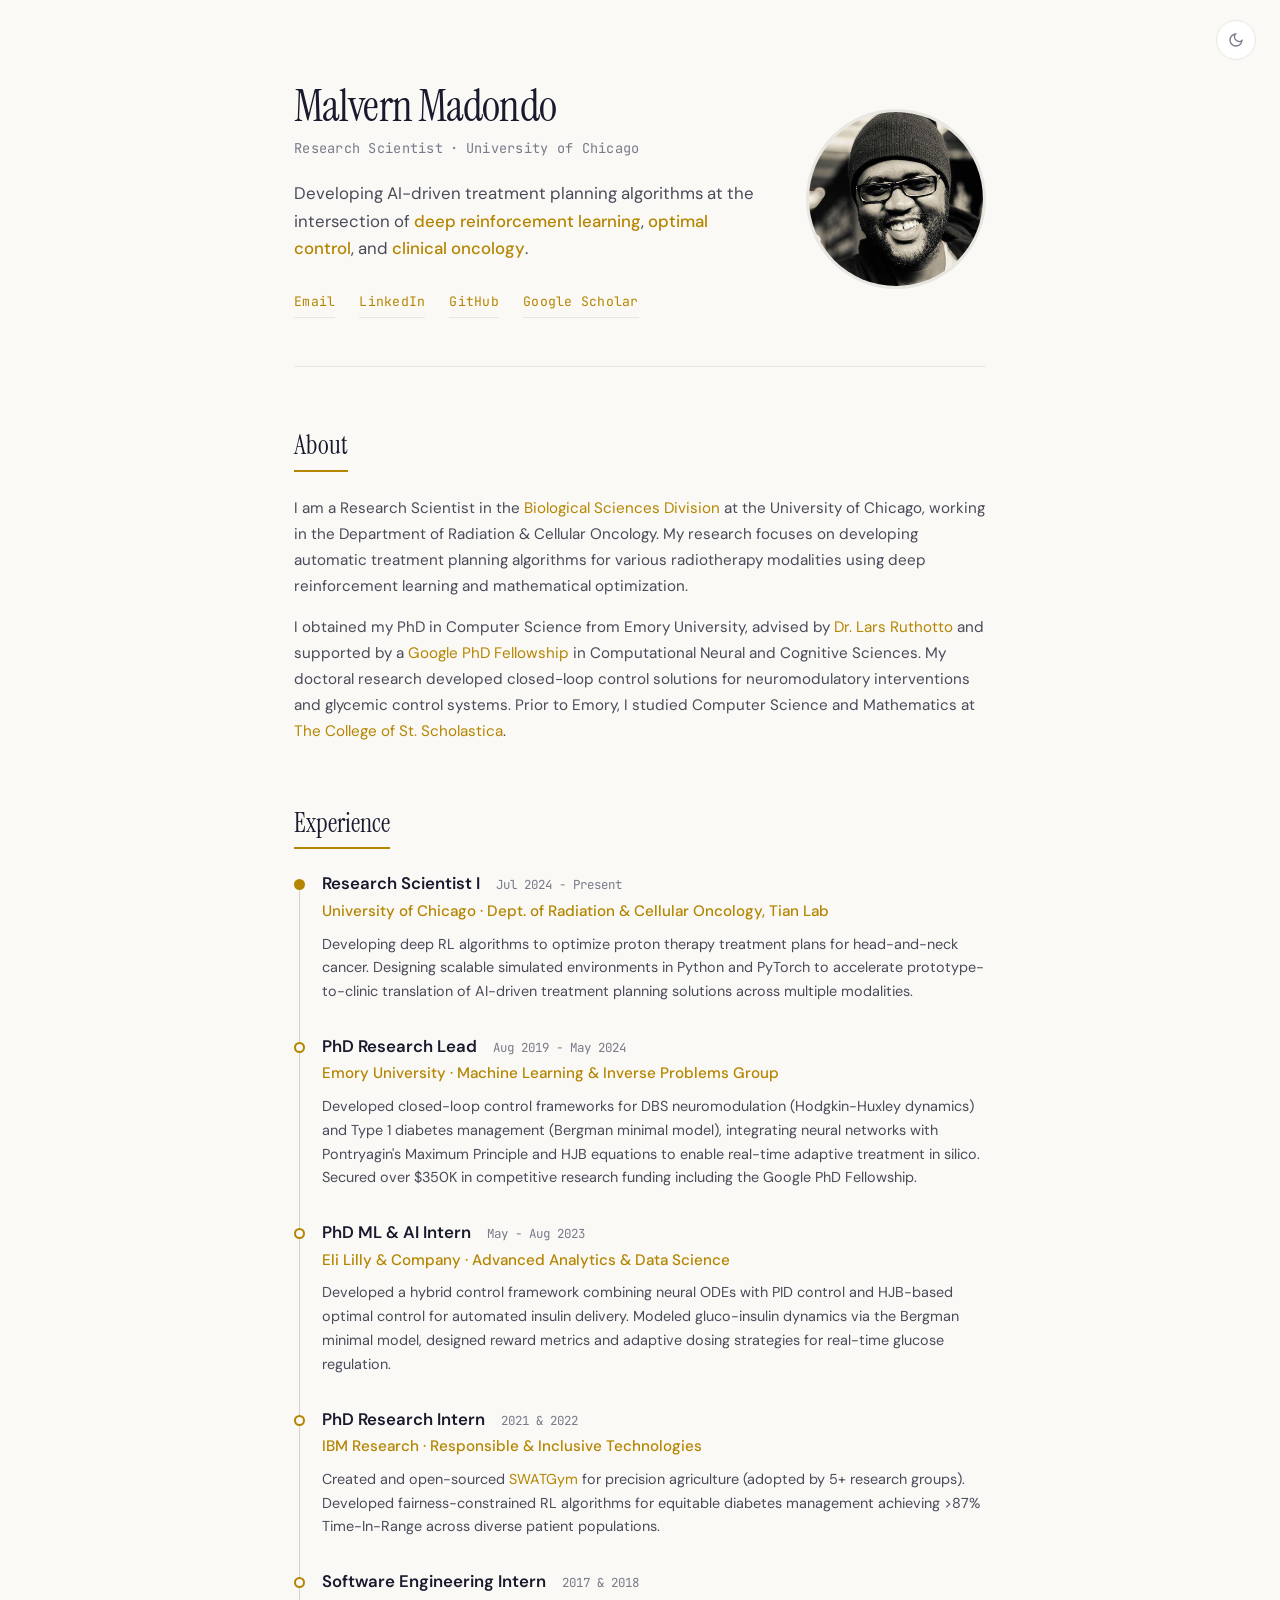
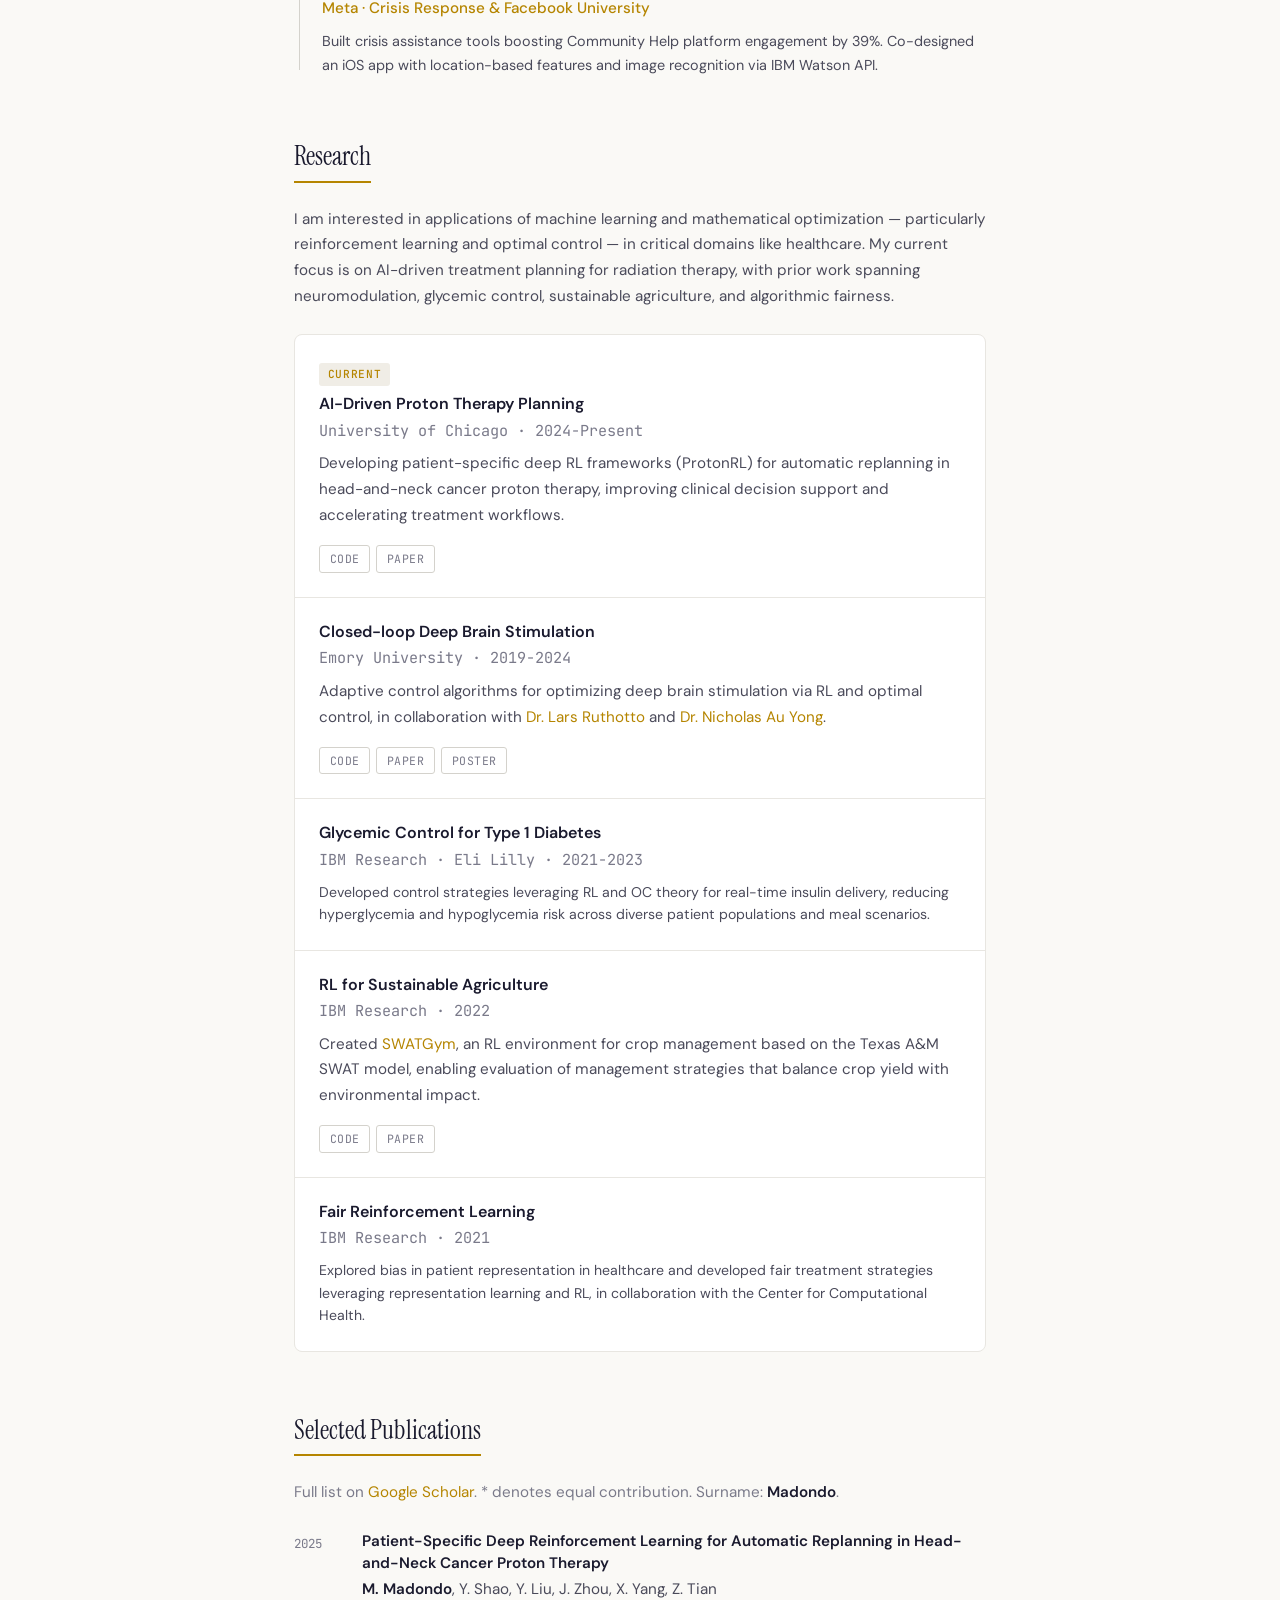
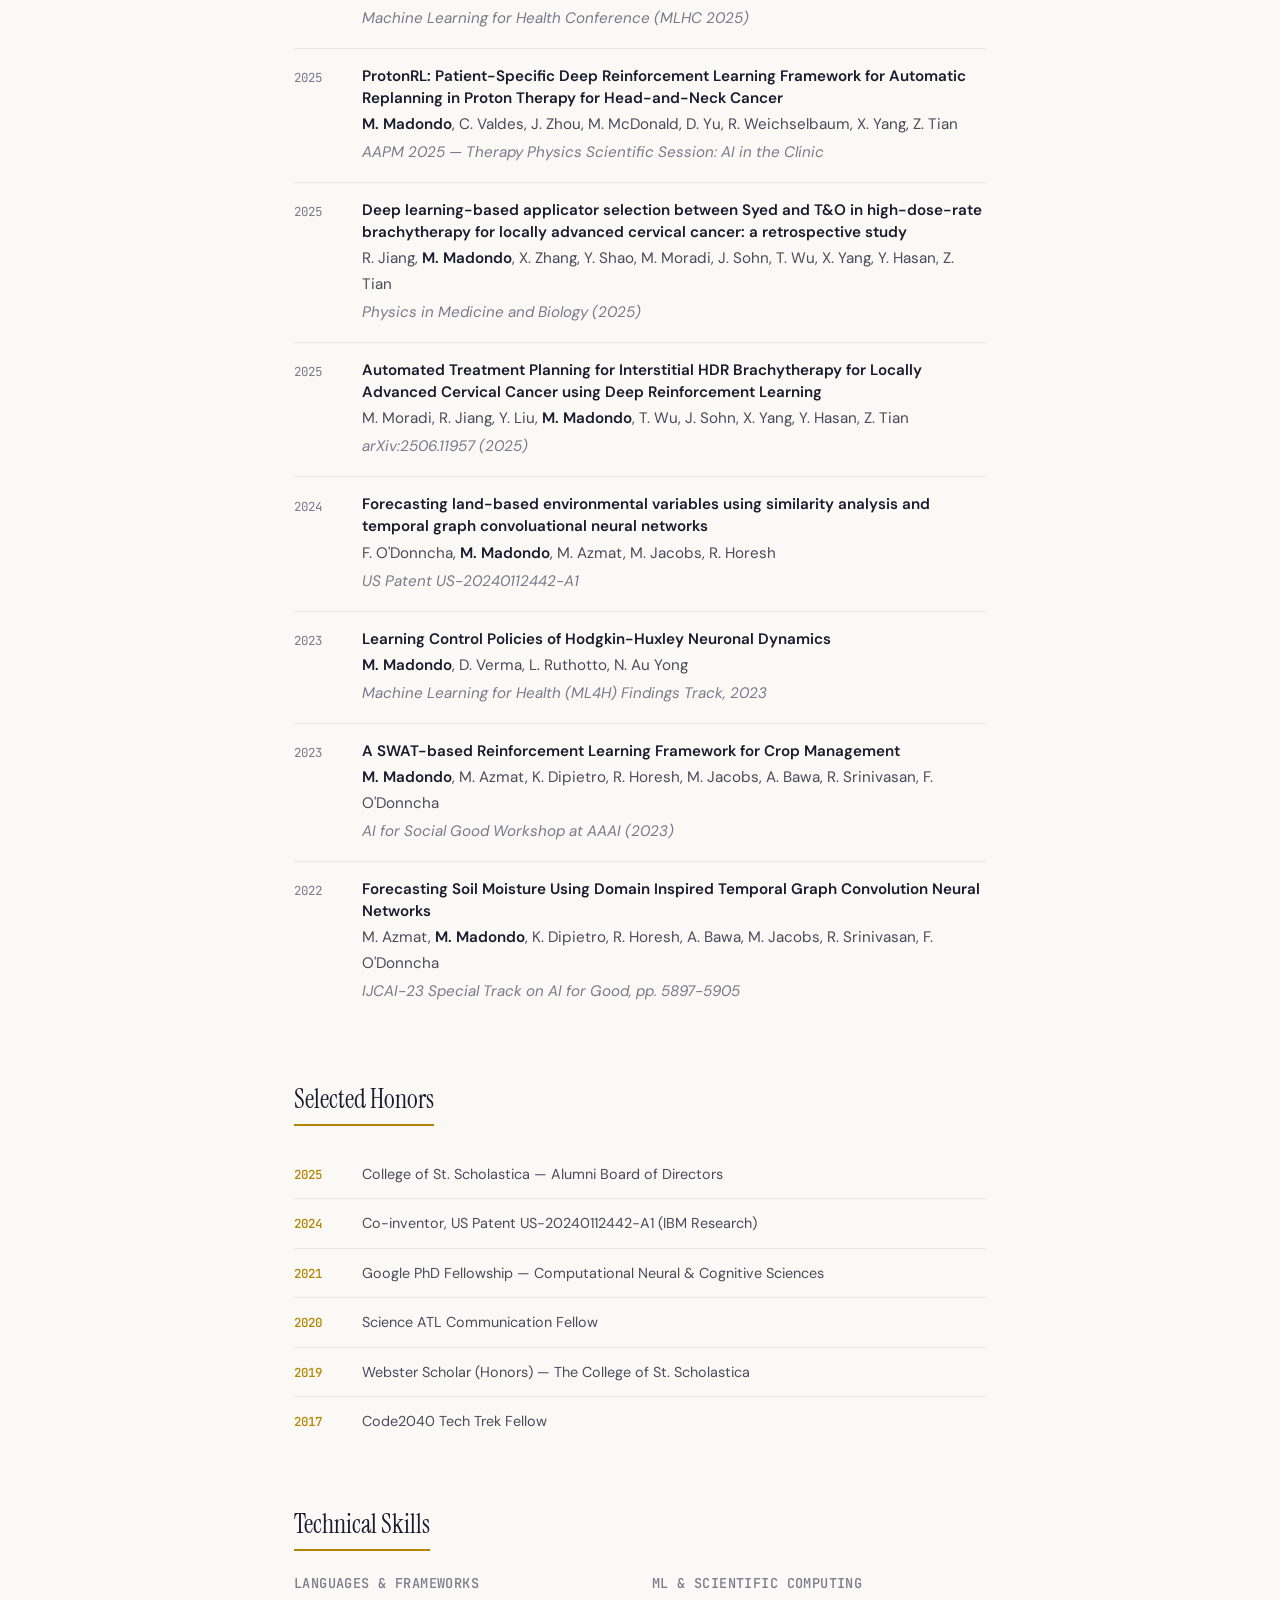
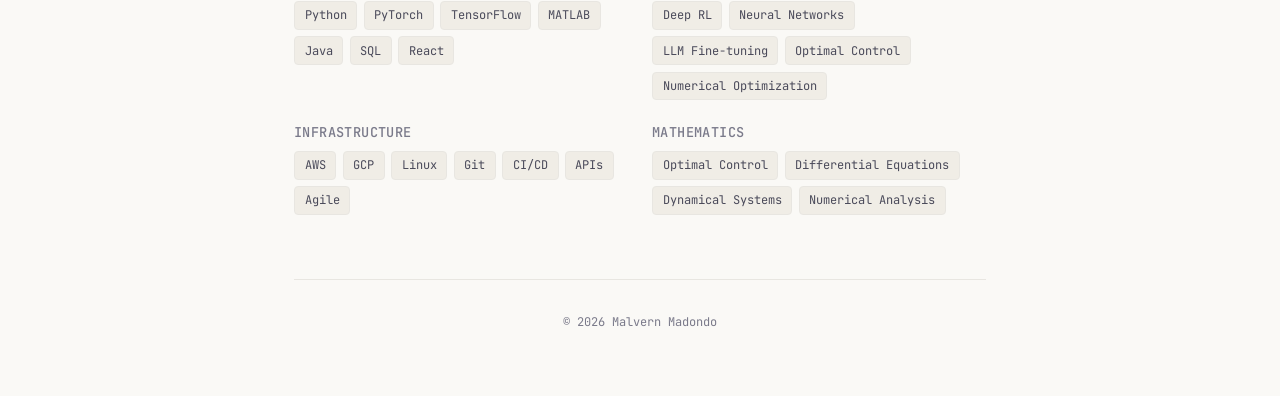
==== commit 4a1e9c7f: ":rocket: site update" ====
--- a/index.html
+++ b/index.html
@@ -1,184 +1,405 @@
 <!DOCTYPE html>
-<!--Adapted from Cassidy Williams' old website! https://cassidoo.co/-->
 <html lang="en">
   <head>
-    <title>Malvern Madondo</title>
-    <meta name="author" content="Malvern Madondo"/>
+    <title>Malvern Madondo — Research Scientist</title>
+    <meta charset="UTF-8" />
+    <meta name="author" content="Malvern Madondo" />
     <meta
       name="description"
-      content="Malvern Madondo is a computational research scientist specializing in Machine Learning and Applied Mathematics for biomedical applications."
+      content="Malvern Madondo is a Research Scientist at the University of Chicago, specializing in deep reinforcement learning for AI-driven cancer treatment planning."
     />
-
-    <!-- Favicon/theme -->
     <link
       rel="apple-touch-icon"
       sizes="180x180"
       href="/img/apple-touch-icon.png"
     />
+    <link rel="icon" type="image/png" href="/img/favicon-32x32.png" sizes="32x32" />
+    <link rel="icon" type="image/png" href="/img/favicon-16x16.png" sizes="16x16" />
+    <link rel="shortcut icon" href="/img/favicon.ico" />
+    <meta name="theme-color" content="#0a1628" />
+    <meta name="viewport" content="width=device-width, initial-scale=1, maximum-scale=5" />
+
+    <link rel="preconnect" href="https://fonts.googleapis.com" />
+    <link rel="preconnect" href="https://fonts.gstatic.com" crossorigin />
     <link
-      rel="icon"
-      type="image/png"
-      href="/img/favicon-32x32.png"
-      sizes="32x32"
-    />
-    <link
-      rel="icon"
-      type="image/png"
-      href="/img/favicon-16x16.png"
-      sizes="16x16"
-    />
-    <link rel="manifest" href="/img/manifest.json" />
-    <link rel="mask-icon" href="/img/safari-pinned-tab.svg" color="rgb(181,133,0)" />
-    <link rel="shortcut icon" href="/img/favicon.ico" />
-    <meta name="msapplication-config" content="/img/browserconfig.xml" />
-    <meta name="theme-color" content="#ffffff" />
-    <meta
-      name="viewport"
-      content="width=device-width, initial-scale=1, maximum-scale=1"
-    />
-
-    <link
-      href="https://fonts.googleapis.com/css?family=Roboto+Mono"
+      href="https://fonts.googleapis.com/css2?family=Instrument+Serif:ital@0;1&family=DM+Sans:ital,opsz,wght@0,9..40,300..700;1,9..40,300..700&family=JetBrains+Mono:wght@400;500&display=swap"
       rel="stylesheet"
     />
     <link rel="stylesheet" href="./style.css" />
   </head>
 
   <body>
+    <!-- Dark mode toggle -->
+    <div class="dark-mode-toggler">
+      <input type="checkbox" id="toggler" />
+      <label for="toggler" aria-label="Toggle dark mode">
+        <svg class="icon-sun" width="16" height="16" viewBox="0 0 24 24" fill="none" stroke="currentColor" stroke-width="2"><circle cx="12" cy="12" r="5"/><line x1="12" y1="1" x2="12" y2="3"/><line x1="12" y1="21" x2="12" y2="23"/><line x1="4.22" y1="4.22" x2="5.64" y2="5.64"/><line x1="18.36" y1="18.36" x2="19.78" y2="19.78"/><line x1="1" y1="12" x2="3" y2="12"/><line x1="21" y1="12" x2="23" y2="12"/><line x1="4.22" y1="19.78" x2="5.64" y2="18.36"/><line x1="18.36" y1="5.64" x2="19.78" y2="4.22"/></svg>
+        <svg class="icon-moon" width="16" height="16" viewBox="0 0 24 24" fill="none" stroke="currentColor" stroke-width="2"><path d="M21 12.79A9 9 0 1 1 11.21 3 7 7 0 0 0 21 12.79z"/></svg>
+      </label>
+    </div>
+
     <div class="container">
-      <div class="header-section">
-        <div class="header-frame">
-          <h1>Malvern Madondo</h1>
-          <h2>Research Scientist | UChicago</h2>
+      <!-- Hero Section -->
+      <header class="hero" id="hero">
+        <div class="hero-content">
+          <div class="hero-text">
+            <h1 class="hero-name">Malvern Madondo</h1>
+            <p class="hero-title">Research Scientist&ensp;·&ensp;University of Chicago</p>
+            <p class="hero-tagline">
+              Developing AI-driven treatment planning algorithms at the intersection of
+              <em>deep reinforcement learning</em>, <em>optimal control</em>, and <em>clinical oncology</em>.
+            </p>
+            <nav class="hero-links">
+              <a href="mailto:madondomalvern@gmail.com">Email</a>
+              <a href="https://www.linkedin.com/in/malvern" target="_blank" rel="noopener">LinkedIn</a>
+              <a href="https://github.com/mmadondo" target="_blank" rel="noopener">GitHub</a>
+              <a href="https://scholar.google.com/citations?user=yYwEzOcAAAAJ&hl=en" target="_blank" rel="noopener">Google Scholar</a>
+            </nav>
+          </div>
+          <div class="hero-photo">
             <div class="img-frame">
-              <img id="propic" src="./img/face1.jpg" alt="" />
-            </div>
-            </div>
-        </div>
-        <p style="text-align:center">
-           <a href="mailto:madondomalvern@gmail.com">Email</a> &nbsp;/&nbsp;
-            <a href="https://www.linkedin.com/in/malvern" target="_blank">Linkedin</a>&nbsp;/&nbsp;
-            <a href="https://github.com/mmadondo" target="_blank">GitHub</a>&nbsp;/&nbsp;
-            <a href="https://scholar.google.com/citations?user=cHLscm8AAAAJ&hl=en">Google Scholar</a>
+              <img id="propic" src="./img/face1.jpg" alt="Malvern Madondo" />
+            </div>
+          </div>
+        </div>
+      </header>
+
+      <!-- About -->
+      <section class="section fade-in" id="about">
+        <h2 class="section-title">About</h2>
+        <div class="section-body">
+          <p>
+            I am a Research Scientist in the <a href="https://biologicalsciences.uchicago.edu/">Biological Sciences Division</a> at the University of Chicago, 
+            working in the Department of Radiation &amp; Cellular Oncology. My research focuses on developing automatic treatment planning 
+            algorithms for various radiotherapy modalities using deep reinforcement learning and mathematical optimization.
           </p>
-        <p>
-          I am a Research Scientist in the Radiation and Cellular Oncology department of UChicago's <a href="https://biologicalsciences.uchicago.edu/">Biological Sciences Division</a>. My research focuses on developing automatic treatment planning algorithms for various radiotherapy modalities.
-        </p>
-        <p>
-          I obtained my PhD in Computer Science from Emory University where I was advised by <a href="https://www.mathcs.emory.edu/~lruthot/">Dr. Lars Ruthotto</a>, and supported by a <a href="https://research.google/programs-and-events/phd-fellowship/recipients/?filtertab=2021">Google PhD Fellowship in Computational Neural and Cognitive Sciences</a>.
-          Prior to Emory, I studied Computer Science/Information Systems and Mathematics at <a href="https://www.css.edu/">The College of Saint Scholastica</a>.
-        </p>
-      <div class="dark-mode-toggler">
-        <input type="checkbox" id="toggler" />
-        <label for="toggler" aria-label="Toggler for Dark Mode"></label>
-      </div>
-        
-    <section class="section">
-        <header>
-            <h2 class='section-title'>Changelog</h2>
-        </header>
-        <section class="changelog">
-          <ul id="highlights">
-            <li class="event"><b style="color: #880000">07/2024</b> &mdash; Starting as a Research Scientist at the University of Chicago in the Department of Radiation & Cellular Oncology!</li>
-            <li class="event"><b style="color: rgb(181,133,0)">04/2024</b> &mdash; Defended my PhD dissertation on "Applications of Closed-loop Control in Biomedical Interventions: From Neural Modulation to Diabetes Management" at Emory University!</li>
-            <li class="event"><b style="color: rgb(181,133,0)">03/2024</b> &mdash; Giving a lightning talk on "<a href="https://arxiv.org/abs/2311.07563">Learning Control Policies of Hodgkin-Huxley Neuronal Dynamics</a>", at <a href="https://2024.mcbios.com/">MCBIOS24</a></li>
-            <li class="event"><b style="color: rgb(181,133,0)">03/2024</b> &mdash; Poster presentation on "A Neural ODE Approach to Glycemic Control" (based on my Lilly internship) at <a href="https://2024.mcbios.com/">MCBIOS24</a></li>
-            <li class="event"><b style="color: rgb(181,133,0)">11/2023</b> &mdash; Presented our work, "<a href="https://arxiv.org/abs/2311.07563">Learning Control Policies of Hodgkin-Huxley Neuronal Dynamics</a>", at Machine Learning for Health (<a href="https://ml4health.github.io/2023/">ML4H 2023</a>)</li>
-            <!-- <li class="event"><b style="color: rgb(181,133,0)">08/2023</b> &mdash; Completed my research internship with the Advanced Analytics and Data Sciences (AADS) team at Eli Lilly.</li>
-            <li class="event"><b style="color: rgb(181,133,0)">09/2022</b> &mdash; Giving a talk on "Closed-loop Deep Brain Stimulation via Optimal Control" at the <a href="https://www.siam.org/conferences/cm/conference/mds22">SIAM Mathematics of Data Science 2022</a> conference! [<a href="https://mmadondo.github.io/docs/Malvern_SIAM_MDS22_Poster.pdf" target="_blank">poster</a>]</li>
-            <li class="event"><b style="color: rgb(181,133,0)">08/2022</b> &mdash; Completed my research internship with the Responsible Tech team at IBM Research in Yorktown Heights, NY.</li>
-            <li class="conference"><b style="color: rgb(181,133,0)">03/2022</b> &mdash; In San Diego, CA, for the CRA Grad Cohort Workshop for Inclusion, Diversity, Equity, Accessibility, and Leadership Skills (<a href="https://cra.org/cra-wp/grad-cohort-ideals/">IDEALS</a>)</li>
-            <li class="event"><b style="color: rgb(181,133,0)">08/2021</b> &mdash; Thrilled to be one of the recipients of the 2021 <a href="https://research.google/outreach/phd-fellowship/">Google PhD Fellowship</a></li>
-            <li class="event"><b style="color: rgb(181,133,0)">05/2021</b> &mdash; Started my research internship with the Tech for Justice team at IBM Research where I'm collaborating with researchers in the Center for Computational Health.</li> -->
-            <!--
-            <li class="event"><b style="color: deepskyblue">5/24/21</b> Started my research internship with the Tech for Justice team and collaborating with the Center for Computational Health, both @IBMResearh. Will be working on reinforcement learning, representation learning, and fairness. Stay tuned!</li>
-            <li class="event"><b style="color: red">2/8/21</b> This week I will be participating in the <a href="http://www.birs.ca/events/2021/5-day-workshops/21w5167">Optimization under Uncertainty: Learning and Decision Making</a> workshop at the Banff International Research Station for Mathematical Innovation and Discovery (BIRS).</li>
-            <li class="event"><b style="color: goldenrod">12/7/20</b> Participating in the online 2020 Conference on Neural Information Processing Systems(<a href="https://nips.cc/">NeurIPS</a>)</li>
-            <li class="workshop"><b style="color: #96979c">10/13/20</b> External reviewer for The 4th  <a href="https://blackinai.github.io/#">Black In AI</a> Workshop @ NeurIPS 2020</li>
-            <li class="event"><b style="color: deepskyblue">9/22/20</b> Participated in an online panel discussing careers in tech and sharing resources with high school students taking the CollegeBoard AP CS course!</li>
-            <li class="school"><b style="color: red">8/19/20</b> Co-teaching three sections of CS170 Introduction to Computer Science this fall!</li>
-            <li class="award"><b style="color: goldenrod">8/5/20</b> Honored to be selected a <a href="https://scienceatl.org/scicommfellow/">Science ATL Communication Fellow</a>!</li>
-            <li class="conference"><b style="color: deepskyblue">3/5/20</b> In Austin, TX, for the CRA Grad Cohort for Underrepresented Minorities and Persons with Disabilities (<a href="https://cra.org/cra-wp/grad-cohort-ideals/">URMD</a>)</li>
-            <li class="event"><b style="color: red">2/22/20</b> Spoke at the 2020 <a href="https://dooleyhacks.com/">DooleyHacks</a> Diversity in Tech panel!</li> 
-            <li class="school"><b style="color: goldenrod">1/07/20</b> Participating in the  <a href="http://www.physics.emory.edu/home/about/news/WISQCE.html">2020 Winter School on Quantum Computing at Emory</a> featuring experts from IBM, Emory, Virgina Tech, UGA, Uni of Maryland, and Uni Federal do Rio de Janeiro</li>
-            <li class="school"><b style="color: goldenrod">8/28/19</b> First day of classes as a graduate student!</li>
-            <li class="event"><b style="color: chartreuse">8/8/19</b> After 4 years, I am leaving MN for warmer climes in Georgia! My first solo road trip from Duluth, MN to Atlanta, GA!</li>
-            <li class="event"><b style="color: #96979c">6/2/19</b> Camping by Clearwater Lake in the Boundary Waters for the next couple days! Thanks to my undergrad advisor, Luther, for the opportunity!</li>
-            -->
-            <!-- <li class="school"><b style="color: red">5/12/19</b> Graduated a Webster Scholar and with highest honors from The College of Saint Scholastica! My endless gratitude to all family, friends, teachers, and others whose efforts, direct or indirect, led to this momentous occassion.</li> -->
-         </ul>
-        </section>
-      </section>
-
-    <section class="section">
-        <header>
-            <h2 class='section-title'>Research</h2>
-        </header>
-        <section class="research">
-        <p>
-          I am interested in applications of machine learning and mathematical optimization, particularly reinforcement learning and optimal control, in critical domains like healthcare. 
-          Some of my research efforts include developing closed-loop control solutions for neuromodulatory interventions, such as deep brain stimulation, and glycemic control systems for Type 1 Diabetes management.
-        </p>
-        
-        Related projects include:
-        <ul id="highlights">
-          <li><b style="color: goldenrod">Closed-loop Control for Deep Brain Stimulation</b><br/> 
-            <b style="color: #96979c">[Emory University '24]</b> 
+          <p>
+            I obtained my PhD in Computer Science from Emory University, advised by 
+            <a href="https://www.math.emory.edu/~lruthot/">Dr. Lars Ruthotto</a> and supported by a 
+            <a href="https://research.google/programs-and-events/phd-fellowship/recipients/?filtertab=2021">Google PhD Fellowship</a> 
+            in Computational Neural and Cognitive Sciences. My doctoral research developed closed-loop control solutions 
+            for neuromodulatory interventions and glycemic control systems.
+            Prior to Emory, I studied Computer Science and Mathematics at 
+            <a href="https://www.css.edu/">The College of St. Scholastica</a>.
+          </p>
+        </div>
+      </section>
+
+      <!-- Experience -->
+      <section class="section fade-in" id="experience">
+        <h2 class="section-title">Experience</h2>
+        <div class="section-body">
+          <div class="timeline">
+
+            <article class="timeline-item">
+              <div class="timeline-marker"></div>
+              <div class="timeline-content">
+                <div class="timeline-header">
+                  <h3>Research Scientist I</h3>
+                  <span class="timeline-date">Jul 2024 - Present</span>
+                </div>
+                <p class="timeline-org">University of Chicago · Dept. of Radiation &amp; Cellular Oncology, Tian Lab</p>
+                <p>
+                  Developing deep RL algorithms to optimize proton therapy treatment plans for head-and-neck cancer. 
+                  Designing scalable simulated environments in Python and PyTorch to accelerate prototype-to-clinic translation 
+                  of AI-driven treatment planning solutions across multiple modalities.
+                </p>
+              </div>
+            </article>
+
+            <article class="timeline-item">
+              <div class="timeline-marker"></div>
+              <div class="timeline-content">
+                <div class="timeline-header">
+                  <h3>PhD Research Lead</h3>
+                  <span class="timeline-date">Aug 2019 - May 2024</span>
+                </div>
+                <p class="timeline-org">Emory University · Machine Learning &amp; Inverse Problems Group</p>
+                <p>
+                  Developed closed-loop control frameworks for DBS neuromodulation (Hodgkin-Huxley dynamics) and 
+                  Type 1 diabetes management (Bergman minimal model), integrating neural networks with Pontryagin's 
+                  Maximum Principle and HJB equations to enable real-time adaptive treatment in silico. 
+                  Secured over $350K in competitive research funding including the Google PhD Fellowship.
+                </p>
+              </div>
+            </article>
+
+            <article class="timeline-item">
+              <div class="timeline-marker"></div>
+              <div class="timeline-content">
+                <div class="timeline-header">
+                  <h3>PhD ML &amp; AI Intern</h3>
+                  <span class="timeline-date">May - Aug 2023</span>
+                </div>
+                <p class="timeline-org">Eli Lilly &amp; Company · Advanced Analytics &amp; Data Science</p>
+                <p>
+                  Developed a hybrid control framework combining neural ODEs with PID control and HJB-based optimal control 
+                  for automated insulin delivery. Modeled gluco-insulin dynamics via the Bergman minimal model, designed reward metrics and adaptive dosing strategies for real-time glucose regulation.
+                </p>
+              </div>
+            </article>
+
+            <article class="timeline-item">
+              <div class="timeline-marker"></div>
+              <div class="timeline-content">
+                <div class="timeline-header">
+                  <h3>PhD Research Intern</h3>
+                  <span class="timeline-date">2021 &amp; 2022</span>
+                </div>
+                <p class="timeline-org">IBM Research · Responsible &amp; Inclusive Technologies</p>
+                <p>
+                  Created and open-sourced <a href="https://github.com/IBM/SWATgym">SWATGym</a> for precision agriculture (adopted by 5+ research groups). 
+                  Developed fairness-constrained RL algorithms for equitable diabetes management achieving &gt;87% Time-In-Range 
+                  across diverse patient populations.
+                </p>
+              </div>
+            </article>
+
+            <article class="timeline-item">
+              <div class="timeline-marker"></div>
+              <div class="timeline-content">
+                <div class="timeline-header">
+                  <h3>Software Engineering Intern</h3>
+                  <span class="timeline-date">2017 &amp; 2018</span>
+                </div>
+                <p class="timeline-org">Meta · Crisis Response &amp; Facebook University</p>
+                <p>
+                  Built crisis assistance tools boosting Community Help platform engagement by 39%. 
+                  Co-designed an iOS app with location-based features and image recognition via IBM Watson API.
+                </p>
+              </div>
+            </article>
+          </div>
+        </div>
+      </section>
+
+      <!-- Research -->
+      <section class="section fade-in" id="research">
+        <h2 class="section-title">Research</h2>
+        <div class="section-body">
+          <p>
+            I am interested in applications of machine learning and mathematical optimization — particularly 
+            reinforcement learning and optimal control — in critical domains like healthcare. My current focus 
+            is on AI-driven treatment planning for radiation therapy, with prior work spanning neuromodulation, 
+            glycemic control, sustainable agriculture, and algorithmic fairness.
+          </p>
+
+          <div class="research-grid">
+            <article class="research-card">
+              <span class="research-tag">Current</span>
+              <h3>AI-Driven Proton Therapy Planning</h3>
+              <p class="research-affil">University of Chicago · 2024-Present</p>
               <p>
-                Interdisciplinary collaboration with <a href="https://www.mathcs.emory.edu/~lruthot/">Dr. Lars Ruthotto</a> and <a href="https://scholar.google.com/citations?user=E8JhPv4AAAAJ&hl=en&inst=15365353816232672843">Dr. Nicholas Au Yong</a> on developing adaptive control algorithms for optimizing deep brain stimulation via Reinforcement Learning and Optimal Control.
+                Developing patient-specific deep RL frameworks (ProtonRL) for automatic replanning in head-and-neck 
+                cancer proton therapy, improving clinical decision support and accelerating treatment workflows.
               </p>
-            </li>
-            <br/>
-        <li><b style="color: goldenrod">Glycemic Control for Type 1 Diabetes Management</b><br/>
-          <b style="color: #96979c">[IBM Research '21 | Eli Lilly '23]</b> 
-          <p>
-            Implemented various control strategies for managing blood glucose levels in simulated Type 1 Diabetes patients. Leveraged RL and OC theory to model the glucoregulatory system and develop algorithms for real-time insulin delivery, reducing the risk of hyperglycemia and hypoglycemia across various meal scenarios.
+              <div class="research-links">
+                <a href="https://github.com/mmadondo" target="_blank" rel="noopener">code</a>
+                <a href="https://arxiv.org/abs/2506.10073" target="_blank" rel="noopener">paper</a>
+              </div>
+            </article>
+
+            <article class="research-card">
+              <h3>Closed-loop Deep Brain Stimulation</h3>
+              <p class="research-affil">Emory University · 2019-2024</p>
+              <p>
+                Adaptive control algorithms for optimizing deep brain stimulation via RL and optimal control, 
+                in collaboration with <a href="https://www.mathcs.emory.edu/~lruthot/">Dr. Lars Ruthotto</a> 
+                and <a href="https://scholar.google.com/citations?user=E8JhPv4AAAAJ">Dr. Nicholas Au Yong</a>.
+              </p>
+              <div class="research-links">
+                <a href="https://github.com/mmadondo/HH_control" target="_blank" rel="noopener">code</a>
+                <a href="https://arxiv.org/abs/2311.07563" target="_blank" rel="noopener">paper</a>
+                <a href="./docs/Malvern_SIAM_MDS22_Poster.pdf" target="_blank" rel="noopener">poster</a>
+              </div>
+            </article>
+
+            <article class="research-card">
+              <h3>Glycemic Control for Type 1 Diabetes</h3>
+              <p class="research-affil">IBM Research · Eli Lilly · 2021-2023</p>
+              <p>
+                Developed control strategies leveraging RL and OC theory for real-time insulin delivery, 
+                reducing hyperglycemia and hypoglycemia risk across diverse patient populations and meal scenarios.
+              </p>
+            </article>
+
+            <article class="research-card">
+              <h3>RL for Sustainable Agriculture</h3>
+              <p class="research-affil">IBM Research · 2022</p>
+              <p>
+                Created <a href="https://github.com/IBM/SWATgym">SWATGym</a>, an RL environment for crop management 
+                based on the Texas A&amp;M SWAT model, enabling evaluation of management strategies that balance 
+                crop yield with environmental impact.
+              </p>
+              <div class="research-links">
+                <a href="https://github.com/IBM/SWATgym" target="_blank" rel="noopener">code</a>
+                <a href="https://arxiv.org/abs/2302.04988" target="_blank" rel="noopener">paper</a>
+              </div>
+            </article>
+
+            <article class="research-card">
+              <h3>Fair Reinforcement Learning</h3>
+              <p class="research-affil">IBM Research · 2021</p>
+              <p>
+                Explored bias in patient representation in healthcare and developed fair treatment strategies 
+                leveraging representation learning and RL, in collaboration with the Center for Computational Health.
+              </p>
+            </article>
+          </div>
+        </div>
+      </section>
+
+      <!-- Selected Publications -->
+      <section class="section fade-in" id="publications">
+        <h2 class="section-title">Selected Publications</h2>
+        <div class="section-body">
+          <p class="pub-note">
+            Full list on <a href="https://scholar.google.com/citations?user=yYwEzOcAAAAJ&hl=en" target="_blank" rel="noopener">Google Scholar</a>. 
+            * denotes equal contribution. Surname: <strong>Madondo</strong>.
           </p>
-        </li>
-        <br/>
-        <li><b style="color: goldenrod">Reinforcement Learning for Sustainable Agriculture</b><br/> 
-        <b style="color: #96979c">[IBM Research '22]</b> 
-          <p>
-            Developed <a href="https://github.com/IBM/SWATgym">SWATGym</a>, a reinforcement learning environment for crop management based on the <a href="https://swat.tamu.edu/">Texas A&M Soil & Water Assessment Tool</a>(SWAT). 
-            SWATgym enables evaluation of various crop management strategies on a full growing season. It includes standard and RL-based agents for decision-making, and a reward function that captures the trade-offs between crop yield and environmental impact.
-          </p>
-        </li>
-        <br/>
-        <li><b style="color: goldenrod">Fair Reinforcement Learning</b><br/> 
-        <b style="color: #96979c">[IBM Research '21]</b>
-          <p>
-            Exploring bias in patient representation in healthcare and developing a fair treatment strategy by leveraging representation learning and reinforcement learning. Work done during internship with IBM Research in collaboration with the talented team at the Center for Computational Health: Mohamed Ghalwash, Zach Shahn, and Pablo Meyer Rojas.
-          </p>
-        </li>
-        <br/>
-        <li><b style="color: goldenrod">Reinforcement Learning and Graph Generation</b><br/> 
-        <b style="color: #96979c">[Emory University]</b> 
-        <p>
-          Applying model-based Reinforcement Learning strategies in the field of graph generation, in particular, to generative models that can learn to create novel graphs efficiently.
-        </p>
-        </li>
-            <!-- <br/> 
-            <li><b style="color: goldenrod">Towards Mastery Learning in Computer Science Education</b><br/> 
-                <b style="color: #96979c">[May - December 2020]</b> Lab rotation with <a href="https://scholar.google.com/citations?user=EQ61oMAAAAAJ&hl=en">Dr. Davide Fossati</a> on technology enhanced learning. Constructing an unlimited (or very large) supply of practice problems, annotated by skill, that can be used in an asynchronous learning setting to help students attain "mastery" of topics at their own pace as an alternative to synchronous learning. Proficiency is determined and updated in real time by stochastic models.
-                <!--Unlike in standard CS courses where learning is mostly synchronous and sequential, mastery learning is asynchronous and enables students to move to the next topic at their own pace, after having achieved “mastery” of the previous topics. Proficiency is determined and updated in real time by stochastic models e.g. BKT. In order to implement mastery learning, there are 3 key requirements: (1) Robust technology platform for practice problems; (2) Unlimited (or very large) supply of practice problems, annotated by skill; and (3) Comprehensive and reliable Knowledge Tracing models and algorithms.-->
-             <!-- </li>
-            <br/>
-            <li><b style="color: goldenrod">UPenn and Mayo Clinic's Seizure Detection Challenge</b><br/> 
-                <b style="color: #96979c">[spring 2020]</b> Working with <a href="http://yazhuozhang.com/">Yazhuo</a> and <a href="https://scholar.google.com/citations?user=TBl8dYgAAAAJ&hl=en&inst=15365353816232672843">Ramraj</a>, developed computational algorithms that detect seizures in intracranial EEG recordings of 8 human patients with epilepsy and 4 canines with naturally-occurring epilepsy. Part of the <a href="https://www.kaggle.com/c/seizure-detection">UPenn and Mayo Clinic's Seizure Detection Challenge</a> on Kaggle.
-            </li>
-            <br/> 
-            <li><b style="color: goldenrod">OpenAI BipedalWalker-v2 Challenge</b><br/> 
-                <b style="color: #96979c">[fall 2019]</b> Working with <a href="https://scholar.google.com/citations?user=TBl8dYgAAAAJ&hl=en&inst=15365353816232672843">Ramraj</a>, implemented RL strategies to train a <a href="https://github.com/openai/gym/wiki/Leaderboard#bipedalwalker-v2">2D bipedal walker</a> to navigate rough terrain. We developed: (1) Deep Deterministic Policy Gradients (DDPG); (2) Evolution Strategies (ES); and (3) Augmented Random Search (ARS) algorithms.
-            </li> -->
-        </ul>
-
-        </section>
-      </section>
+
+          <ol class="pub-list" reversed>
+            <li class="pub-item">
+              <span class="pub-year">2025</span>
+              <div class="pub-content">
+                <p class="pub-title">Patient-Specific Deep Reinforcement Learning for Automatic Replanning in Head-and-Neck Cancer Proton Therapy</p>
+                <p class="pub-authors"><strong>M. Madondo</strong>, Y. Shao, Y. Liu, J. Zhou, X. Yang, Z. Tian</p>
+                <p class="pub-venue">Machine Learning for Health Conference (MLHC 2025)</p>
+              </div>
+            </li>
+            <li class="pub-item">
+              <span class="pub-year">2025</span>
+              <div class="pub-content">
+                <p class="pub-title">ProtonRL: Patient-Specific Deep Reinforcement Learning Framework for Automatic Replanning in Proton Therapy for Head-and-Neck Cancer</p>
+                <p class="pub-authors"><strong>M. Madondo</strong>, C. Valdes, J. Zhou, M. McDonald, D. Yu, R. Weichselbaum, X. Yang, Z. Tian</p>
+                <p class="pub-venue">AAPM 2025 — Therapy Physics Scientific Session: AI in the Clinic</p>
+              </div>
+            </li>
+            <li class="pub-item">
+              <span class="pub-year">2025</span>
+              <div class="pub-content">
+                <p class="pub-title">Deep learning-based applicator selection between Syed and T&amp;O in high-dose-rate brachytherapy for locally advanced cervical cancer: a retrospective study</p>
+                <p class="pub-authors">R. Jiang, <strong>M. Madondo</strong>, X. Zhang, Y. Shao, M. Moradi, J. Sohn, T. Wu, X. Yang, Y. Hasan, Z. Tian</p>
+                <p class="pub-venue">Physics in Medicine and Biology (2025)</p>
+              </div>
+            </li>
+            <li class="pub-item">
+              <span class="pub-year">2025</span>
+              <div class="pub-content">
+                <p class="pub-title">Automated Treatment Planning for Interstitial HDR Brachytherapy for Locally Advanced Cervical Cancer using Deep Reinforcement Learning</p>
+                <p class="pub-authors">M. Moradi, R. Jiang, Y. Liu, <strong>M. Madondo</strong>, T. Wu, J. Sohn, X. Yang, Y. Hasan, Z. Tian</p>
+                <p class="pub-venue">arXiv:2506.11957 (2025)</p>
+              </div>
+            </li>
+            <li class="pub-item">
+              <span class="pub-year">2024</span>
+              <div class="pub-content">
+                <p class="pub-title">Forecasting land-based environmental variables using similarity analysis and temporal graph convoluational neural networks</p>
+                <p class="pub-authors">F. O'Donncha, <strong>M. Madondo</strong>, M. Azmat, M. Jacobs, R. Horesh</p>
+                <p class="pub-venue">US Patent US-20240112442-A1</p>
+              </div>
+            </li>
+            <li class="pub-item">
+              <span class="pub-year">2023</span>
+              <div class="pub-content">
+                <p class="pub-title">Learning Control Policies of Hodgkin-Huxley Neuronal Dynamics</p>
+                <p class="pub-authors"><strong>M. Madondo</strong>, D. Verma, L. Ruthotto, N. Au Yong</p>
+                <p class="pub-venue">Machine Learning for Health (ML4H) Findings Track, 2023</p>
+                <!-- <p class="pub-links"><a href="https://arxiv.org/abs/2311.07563" target="_blank" rel="noopener">arXiv</a></p> -->
+              </div>
+            </li>
+            <li class="pub-item">
+              <span class="pub-year">2023</span>
+              <div class="pub-content">
+                <p class="pub-title">A SWAT-based Reinforcement Learning Framework for Crop Management</p>
+                <p class="pub-authors"><strong>M. Madondo</strong>, M. Azmat, K. Dipietro, R. Horesh, M. Jacobs, A. Bawa, R. Srinivasan, F. O'Donncha</p>
+                <p class="pub-venue">AI for Social Good Workshop at AAAI (2023)</p>
+              </div>
+            </li>
+            <li class="pub-item">
+              <span class="pub-year">2022</span>
+              <div class="pub-content">
+                <p class="pub-title">Forecasting Soil Moisture Using Domain Inspired Temporal Graph Convolution Neural Networks</p>
+                <p class="pub-authors">M. Azmat, <strong>M. Madondo</strong>, K. Dipietro, R. Horesh, A. Bawa, M. Jacobs, R. Srinivasan, F. O'Donncha</p>
+                <p class="pub-venue">IJCAI-23 Special Track on AI for Good, pp. 5897-5905</p>
+              </div>
+            </li>
+          </ol>
+        </div>
+      </section>
+
+      <!-- Honors -->
+      <section class="section fade-in" id="honors">
+        <h2 class="section-title">Selected Honors</h2>
+        <div class="section-body">
+          <div class="honors-list">
+            <div class="honor-item">
+              <span class="honor-year">2025</span>
+              <span>College of St. Scholastica — Alumni Board of Directors</span>
+            </div>
+            <div class="honor-item">
+              <span class="honor-year">2024</span>
+              <span>Co-inventor, US Patent US-20240112442-A1 (IBM Research)</span>
+            </div>
+            <div class="honor-item">
+              <span class="honor-year">2021</span>
+              <span>Google PhD Fellowship — Computational Neural &amp; Cognitive Sciences</span>
+            </div>
+            <div class="honor-item">
+              <span class="honor-year">2020</span>
+              <span>Science ATL Communication Fellow</span>
+            </div>
+            <div class="honor-item">
+              <span class="honor-year">2019</span>
+              <span>Webster Scholar (Honors) — The College of St. Scholastica</span>
+            </div>
+            <div class="honor-item">
+              <span class="honor-year">2017</span>
+              <span>Code2040 Tech Trek Fellow</span>
+            </div>
+          </div>
+        </div>
+      </section>
+
+      <!-- Skills -->
+      <section class="section fade-in" id="skills">
+        <h2 class="section-title">Technical Skills</h2>
+        <div class="section-body">
+          <div class="skills-group">
+            <div class="skill-category">
+              <h4>Languages &amp; Frameworks</h4>
+              <div class="skill-tags">
+                <span>Python</span><span>PyTorch</span><span>TensorFlow</span><span>MATLAB</span><span>Java</span><span>SQL</span><span>React</span>
+              </div>
+            </div>
+            <div class="skill-category">
+              <h4>ML &amp; Scientific Computing</h4>
+              <div class="skill-tags">
+                <span>Deep RL</span><span>Neural Networks</span><span>LLM Fine-tuning</span><span>Optimal Control</span><span>Numerical Optimization</span>
+              </div>
+            </div>
+            <div class="skill-category">
+              <h4>Infrastructure</h4>
+              <div class="skill-tags">
+                <span>AWS</span><span>GCP</span><span>Linux</span><span>Git</span><span>CI/CD</span><span>APIs</span><span>Agile</span>
+              </div>
+            </div>
+            <div class="skill-category">
+              <h4>Mathematics</h4>
+              <div class="skill-tags">
+                <span>Optimal Control</span><span>Differential Equations</span><span>Dynamical Systems</span><span>Numerical Analysis</span>
+              </div>
+            </div>
+          </div>
+        </div>
+      </section>
+
+      <!-- Footer -->
+      <footer class="footer">
+        <p>&copy; <span id="year"></span> Malvern Madondo</p>
+      </footer>
     </div>
+
     <script src="./script.js"></script>
-      <!-- <p align="right"><font size="2">
-          <a href="https://cassidoo.co/">Adapted from Cassidy's old site!</a>
-          </font>
-        </p> -->
   </body>
-</html>
+</html>
--- a/style.css
+++ b/style.css
@@ -1,407 +1,790 @@
-/*--Adapted from Cassidy Williams old and current website! https://cassidoo.co/*/
-html,
-body {
-  width: 100%;
+/* ============================================================
+   Malvern Madondo — Personal Site
+   Aesthetic: Editorial / scholarly with modern restraint
+   ============================================================ */
+
+/* ---- Custom Properties ---- */
+:root {
+  --color-bg:       #faf9f6;
+  --color-surface:  #ffffff;
+  --color-text:     #1a1a2e;
+  --color-text-2:   #4a4a5a;
+  --color-text-3:   #7a7a8a;
+  --color-accent:   #b58500;
+  --color-accent-2: #8b6508;
+  --color-border:   #e8e6e1;
+  --color-border-2: #d4d2cc;
+  --color-tag-bg:   #f0ede6;
+  --color-card-bg:  #faf9f6;
+  --color-hover:    rgba(181,133,0,0.06);
+  --color-code:     #f4f1ea;
+
+  --font-display: "Instrument Serif", Georgia, serif;
+  --font-body:    "DM Sans", -apple-system, BlinkMacSystemFont, sans-serif;
+  --font-mono:    "JetBrains Mono", "Roboto Mono", monospace;
+
+  --max-width:    740px;
+  --section-gap:  4rem;
+
+  --transition:   0.3s cubic-bezier(0.4, 0, 0.2, 1);
+}
+
+/* ---- Dark Mode ---- */
+body.dark-mode {
+  --color-bg:       #0a0f1a;
+  --color-surface:  #111827;
+  --color-text:     #e8e6e1;
+  --color-text-2:   #a8a8b8;
+  --color-text-3:   #6b6b7b;
+  --color-accent:   #d4a017;
+  --color-accent-2: #e8b830;
+  --color-border:   #1e2636;
+  --color-border-2: #2a3346;
+  --color-tag-bg:   #1a2030;
+  --color-card-bg:  #0f1520;
+  --color-hover:    rgba(212,160,23,0.08);
+  --color-code:     #151c2a;
+}
+
+/* ---- Reset & Base ---- */
+*,
+*::before,
+*::after {
   margin: 0;
   padding: 0;
-}
-
-body,
-button {
-  background: #fff;
-  color: #000;
-  font-family: "Roboto Mono", monospace;
+  box-sizing: border-box;
+}
+
+html {
+  font-size: 16px;
+  scroll-behavior: smooth;
+  -webkit-text-size-adjust: 100%;
+}
+
+body {
+  font-family: var(--font-body);
+  font-weight: 400;
+  line-height: 1.7;
+  color: var(--color-text);
+  background-color: var(--color-bg);
+  transition: background-color var(--transition), color var(--transition);
+  -webkit-font-smoothing: antialiased;
+  -moz-osx-font-smoothing: grayscale;
 }
 
 ::selection {
-  background-color: #eb4888;
-  color: #000;
-}
-
-body.dark-mode,
-body.dark-mode button,
-body.dark-mode .go-home,
-button.dark-mode,
-button.dark-mode button {
-  background: #000;
+  background-color: var(--color-accent);
   color: #fff;
 }
 
-button {
-  width: 120px;
-  height: 30px;
-  border: 2px solid #96979c;
-  border-radius: 15px;
-  box-sizing: border-box;
-  color: #96979c;
-  font-size: 1rem;
-  overflow: auto;
-  transition: 0.4s ease all;
-}
-button:hover {
-  background: rgba(150, 151, 156, 0.1);
-  cursor: pointer;
-}
-
+img {
+  display: block;
+  max-width: 100%;
+}
+
+/* ---- Container ---- */
 .container {
-  margin: 50px auto;
-  padding: 5px;
-  max-width: 650px;
-}
-@media (max-width: 600px) {
-  .container {
-    padding: 20px;
-  }
-}
-
-.header-section {
+  max-width: var(--max-width);
+  margin: 0 auto;
+  padding: 3rem 1.5rem 2rem;
+}
+
+/* ---- Typography ---- */
+h1, h2, h3, h4 {
+  font-family: var(--font-display);
+  font-weight: 400;
+  line-height: 1.2;
+}
+
+h1 { font-size: 2.75rem; }
+h2 { font-size: 1.8rem; }
+h3 { font-size: 1.15rem; font-family: var(--font-body); font-weight: 600; }
+h4 { font-size: 0.85rem; font-family: var(--font-mono); font-weight: 500; letter-spacing: 0.03em; text-transform: uppercase; color: var(--color-text-3); }
+
+p {
+  margin-bottom: 1rem;
+  color: var(--color-text-2);
+}
+
+p:last-child {
+  margin-bottom: 0;
+}
+
+strong {
+  font-weight: 600;
+  color: var(--color-text);
+}
+
+em {
+  font-style: italic;
+  color: var(--color-accent);
+}
+
+/* ---- Links ---- */
+a {
+  color: var(--color-accent);
+  text-decoration: none;
+  border-bottom: 1px solid transparent;
+  transition: border-color var(--transition), color var(--transition);
+}
+
+a:hover {
+  border-bottom-color: var(--color-accent);
+  color: var(--color-accent-2);
+}
+
+/* ---- Dark Mode Toggle ---- */
+.dark-mode-toggler {
+  position: fixed;
+  top: 1.25rem;
+  right: 1.5rem;
+  z-index: 100;
+}
+
+.dark-mode-toggler input[type="checkbox"] {
+  display: none;
+}
+
+.dark-mode-toggler label {
   display: flex;
   align-items: center;
   justify-content: center;
+  width: 40px;
+  height: 40px;
+  border-radius: 50%;
+  cursor: pointer;
+  background: var(--color-surface);
+  border: 1px solid var(--color-border);
+  color: var(--color-text-3);
+  transition: all var(--transition);
+}
+
+.dark-mode-toggler label:hover {
+  background: var(--color-hover);
+  border-color: var(--color-accent);
+  color: var(--color-accent);
+}
+
+.dark-mode-toggler .icon-moon {
+  display: block;
+}
+.dark-mode-toggler .icon-sun {
+  display: none;
+}
+
+body.dark-mode .dark-mode-toggler .icon-moon {
+  display: none;
+}
+body.dark-mode .dark-mode-toggler .icon-sun {
+  display: block;
+}
+
+/* ============================================================
+   HERO
+   ============================================================ */
+.hero {
+  padding: 2rem 0 3rem;
+  border-bottom: 1px solid var(--color-border);
+  margin-bottom: var(--section-gap);
+}
+
+.hero-content {
+  display: flex;
+  align-items: center;
+  gap: 2.5rem;
+}
+
+.hero-text {
+  flex: 1;
+  min-width: 0;
+}
+
+.hero-name {
+  font-size: 2.75rem;
+  letter-spacing: -0.02em;
+  color: var(--color-text);
+  margin-bottom: 0.25rem;
+}
+
+.hero-title {
+  font-family: var(--font-mono);
+  font-size: 0.85rem;
+  color: var(--color-text-3);
+  letter-spacing: 0.02em;
+  margin-bottom: 1.25rem;
+}
+
+.hero-tagline {
+  font-size: 1.05rem;
+  line-height: 1.65;
+  color: var(--color-text-2);
+  margin-bottom: 1.5rem;
+}
+
+.hero-tagline em {
+  font-style: normal;
+  color: var(--color-accent);
+  font-weight: 500;
+}
+
+.hero-links {
+  display: flex;
   flex-wrap: wrap;
-}
-
-.header-frame {
-  max-width: 600px;
-}
-
-.go-home {
-  position: fixed;
-  top: 5px;
-  left: 20px;
-  padding: 5px 5px 5px 0;
-  background: #fff;
-  box-sizing: border-box;
-}
-
-.dark-mode-toggler {
-  position: fixed;
-  top: 5px;
-  right: 20px;
-}
-.dark-mode-toggler label {
-  position: relative;
-}
-.dark-mode-toggler input[type="checkbox"] {
-  display: none;
-}
-.dark-mode-toggler input[type="checkbox"] + label::before {
-  content: "";
-  display: block;
-  height: 26px;
-  width: 60px;
-  background: #fff;
-  border: 2px solid #96979c;
-  border-radius: 15px;
-  position: absolute;
-  top: 0px;
-  left: -65px;
-}
-.dark-mode-toggler input[type="checkbox"] + label::after {
-  content: "";
-  display: block;
-  height: 20px;
-  width: 20px;
-  background: #96979c;
-  border: 2px solid #fff;
-  border-radius: 50%;
-  position: absolute;
-  top: 3px;
-  left: -62px;
-  transition: all 0.4s ease-in;
-}
-.dark-mode-toggler input[type="checkbox"]:checked + label::before {
-  background: #000;
-  border: 2px solid #fff;
-}
-.dark-mode-toggler input[type="checkbox"]:checked + label::after {
-  left: -28px;
-  background: #000;
-  border: 2px solid #fff;
-  transition: all 0.4s ease-in;
-}
-
-h1 {
-  font-weight: 400;
-  margin: 0;
-}
-
-h2 {
-  color: #96979c;
-  font-weight: 300;
-  margin: 0 0 0.5em 0;
-}
-
-a {
-  color: #96979c;
-}
-a:hover {
-  font-weight: bold;
+  gap: 0.25rem 1.5rem;
+}
+
+.hero-links a {
+  font-family: var(--font-mono);
+  font-size: 0.82rem;
+  letter-spacing: 0.02em;
+  padding: 0.25rem 0;
+  border-bottom: 1px solid var(--color-border);
+  transition: all var(--transition);
+}
+
+.hero-links a:hover {
+  border-bottom-color: var(--color-accent);
+}
+
+/* Photo */
+.hero-photo {
+  flex-shrink: 0;
 }
 
 .img-frame {
-  position: relative;
-  width: 300px;
-  height: 300px;
-  margin: 0 0 10px 0;
+  width: 180px;
+  height: 180px;
   border-radius: 50%;
   overflow: hidden;
-}
+  border: 3px solid var(--color-border);
+  transition: border-color var(--transition);
+}
+
+.img-frame:hover {
+  border-color: var(--color-accent);
+}
+
 .img-frame img {
+  width: 100%;
+  height: 100%;
+  object-fit: cover;
+}
+
+/* ============================================================
+   SECTIONS
+   ============================================================ */
+.section {
+  margin-bottom: var(--section-gap);
+}
+
+.section-title {
+  font-size: 1.6rem;
+  color: var(--color-text);
+  padding-bottom: 0.5rem;
+  margin-bottom: 1.5rem;
+  border-bottom: 2px solid var(--color-accent);
+  display: inline-block;
+}
+
+.section-body p {
+  font-size: 0.95rem;
+}
+
+/* ============================================================
+   EXPERIENCE TIMELINE
+   ============================================================ */
+.timeline {
+  position: relative;
+  padding-left: 1.75rem;
+}
+
+.timeline::before {
+  content: "";
   position: absolute;
-  top: 50%;
-  left: 50%;
-  -webkit-transform: translate(-50%, -50%);
-  transform: translate(-50%, -50%);
-  height: 100%;
-}
-
-.links {
-  margin: 25px 0;
-}
-.links a:not(:last-child) {
-  padding: 0 16px 0 0;
-}
-
-.newsletter-blurb {
-  margin: 30px 0;
-  line-height: 2em;
-}
-
-.newsletter-blurb span {
-  color: #eb4888;
-}
-
-.newsletter-blurb span.green {
-  color: #24d05a;
-}
-
-.newsletter-blurb span.blue {
-  color: #10a2f5;
-}
-
-.newsletter-blurb span.yellow {
-  color: #e9bc3f;
-}
-
-.sneaky-sponsor {
-  color: #96979c;
-}
-
-@media (max-width: 600px) {
-  .links {
-    text-align: center;
-  }
-}
-
-.toggler {
-  margin: 25px 0;
-}
-.toggler .show {
-  border-color: #eb4888;
-  color: #eb4888;
-}
-@media (max-width: 600px) {
-  .toggler {
-    text-align: center;
-  }
-  .toggler button {
-    margin: 5px;
-  }
-}
-
-.bio {
-  display: none;
-  line-height: 24px;
-}
-.bio br {
-  display: block;
-  content: "";
-  height: 15px;
-}
-.bio.show {
-  display: block;
-}
-
-
-
-
-/*Custom styling*/
-@keyframes blinker {
-  50% {
-    opacity: 0.0;
-  }
-}
-
-@keyframes flash{
-  0% {
-    text-shadow: 0px 0px 5px yellow;
-  }
-  50% {
-    text-shadow: none;
-  }
-  100% {
-    text-shadow: 0px 0px 5px gold;
-  }
-}
-
-section,
-summary{
-    margin: 0;
-    padding: 0;
-    border: 0;
-    font-size: 100%;
-    vertical-align: baseline;
-}
-
-section {
-    display: block;
-}
-
-
-/* main container */
-/*
-h2.section-title {
-    display: inline-block;
-    padding: 0 1em 0.3em 0;
-    color: #ff6d1f;
-    text-transform: uppercase;
-    font-weight: 600;
-    border: none;
-    font-size: .9rem;
-}
-*/
-
-#resume {
-    padding: 1rem;
-    margin-top: 2rem;
-}
-
-
-/* every section wrapper */
-
-.section {
-    margin-bottom: 1rem;
-}
-
-.section>header {
-    position: relative;
-}
-
-.section>header::after {
-    position: absolute;
-    left: 0;
-    top: .7em;
-    height: 1px;
-/*    background: #ccc;*/
-    content: "";
-    width: 100%;
-    z-index: -100;
-    display: block;
-}
-
-.section.main-summary>section {
-    margin: 0;
-}
-
-.section>section>header {
-    font-size: 1.38rem;
-    position: relative;
-    margin-top: .7em;
-}
-
-.section>section>header:first-of-type {
-    margin: 0;
-}
-
-.section>section>header .space-left {
-    position: absolute;
-    left: -1.56rem;
-    top: 5px;
-/*    color: #aaa;*/
-/*    line-height: 1;*/
+  left: 5px;
+  top: 8px;
+  bottom: 8px;
+  width: 1px;
+  background: var(--color-border-2);
+}
+
+.timeline-item {
+  position: relative;
+  padding-bottom: 2rem;
+}
+
+.timeline-item:last-child {
+  padding-bottom: 0;
+}
+
+.timeline-marker {
+  position: absolute;
+  left: -1.75rem;
+  top: 6px;
+  width: 11px;
+  height: 11px;
+  border-radius: 50%;
+  background: var(--color-bg);
+  border: 2px solid var(--color-accent);
+  z-index: 1;
+  transition: background var(--transition);
+}
+
+.timeline-item:first-child .timeline-marker {
+  background: var(--color-accent);
+}
+
+.timeline-header {
+  display: flex;
+  align-items: baseline;
+  gap: 1rem;
+  flex-wrap: wrap;
+  margin-bottom: 0.2rem;
+}
+
+.timeline-header h3 {
+  font-size: 1.05rem;
+  color: var(--color-text);
+}
+
+.timeline-date {
+  font-family: var(--font-mono);
+  font-size: 0.78rem;
+  color: var(--color-text-3);
+  white-space: nowrap;
+}
+
+.timeline-org {
+  font-size: 0.85rem;
+  color: var(--color-accent);
+  font-weight: 500;
+  margin-bottom: 0.5rem;
+}
+
+.timeline-content p:last-child {
+  font-size: 0.9rem;
+  color: var(--color-text-2);
+  line-height: 1.65;
+}
+
+/* ============================================================
+   RESEARCH CARDS
+   ============================================================ */
+.research-grid {
+  display: grid;
+  grid-template-columns: 1fr;
+  gap: 1px;
+  background: var(--color-border);
+  border: 1px solid var(--color-border);
+  border-radius: 8px;
+  overflow: hidden;
+  margin-top: 1.5rem;
+}
+
+.research-card {
+  background: var(--color-surface);
+  padding: 1.5rem;
+  position: relative;
+  transition: background var(--transition);
+}
+
+.research-card:hover {
+  background: var(--color-hover);
+}
+
+.research-tag {
+  display: inline-block;
+  font-family: var(--font-mono);
+  font-size: 0.7rem;
+  font-weight: 500;
+  letter-spacing: 0.06em;
+  text-transform: uppercase;
+  color: var(--color-accent);
+  background: var(--color-tag-bg);
+  padding: 0.15rem 0.55rem;
+  border-radius: 3px;
+  margin-bottom: 0.5rem;
+}
+
+.research-card h3 {
+  font-size: 1rem;
+  color: var(--color-text);
+  margin-bottom: 0.25rem;
+}
+
+.research-affil {
+  font-family: var(--font-mono);
+  font-size: 0.75rem;
+  color: var(--color-text-3);
+  margin-bottom: 0.5rem;
+}
+
+.research-card p:last-child {
+  font-size: 0.88rem;
+  line-height: 1.6;
+}
+
+.research-links {
+  display: flex;
+  flex-wrap: wrap;
+  gap: 0.4rem;
+  margin-top: 0.75rem;
+}
+
+.research-links a {
+  font-family: var(--font-mono);
+  font-size: 0.72rem;
+  text-transform: uppercase;
+  letter-spacing: 0.04em;
+  padding: 0.2rem 0.6rem;
+  border: 1px solid var(--color-border-2);
+  border-radius: 3px;
+  color: var(--color-text-3);
+  transition: all var(--transition);
+}
+
+.research-links a:hover {
+  background: var(--color-accent);
+  border-color: var(--color-accent);
+  color: #fff;
+}
+
+/* ============================================================
+   PUBLICATIONS
+   ============================================================ */
+.pub-note {
+  font-size: 0.88rem;
+  color: var(--color-text-3);
+  margin-bottom: 1.5rem;
+}
+
+.pub-list {
+  list-style: none;
+  counter-reset: none;
+}
+
+.pub-item {
+  display: flex;
+  gap: 1.25rem;
+  padding: 1rem 0;
+  border-bottom: 1px solid var(--color-border);
+}
+
+.pub-item:first-child {
+  padding-top: 0;
+}
+
+.pub-item:last-child {
+  border-bottom: none;
+}
+
+.pub-year {
+  flex-shrink: 0;
+  font-family: var(--font-mono);
+  font-size: 0.78rem;
+  color: var(--color-text-3);
+  padding-top: 0.15rem;
+  min-width: 3rem;
+}
+
+.pub-content {
+  flex: 1;
+  min-width: 0;
+}
+
+.pub-title {
+  font-weight: 600;
+  font-size: 0.92rem;
+  color: var(--color-text);
+  margin-bottom: 0.2rem;
+  line-height: 1.45;
+}
+
+.pub-authors {
+  font-size: 0.82rem;
+  color: var(--color-text-2);
+  margin-bottom: 0.15rem;
+}
+
+.pub-venue {
+  font-size: 0.82rem;
+  font-style: italic;
+  color: var(--color-text-3);
+  margin-bottom: 0.15rem;
+}
+
+.pub-links {
+  margin-top: 0.35rem;
+  margin-bottom: 0;
+}
+
+.pub-links a {
+  font-family: var(--font-mono);
+  font-size: 0.75rem;
+  text-transform: uppercase;
+  letter-spacing: 0.04em;
+  padding: 0.15rem 0.6rem;
+  border: 1px solid var(--color-border-2);
+  border-radius: 3px;
+  transition: all var(--transition);
+}
+
+.pub-links a:hover {
+  background: var(--color-accent);
+  border-color: var(--color-accent);
+  color: #fff;
+}
+
+/* ============================================================
+   OPEN SOURCE
+   ============================================================ */
+.repo-grid {
+  display: grid;
+  grid-template-columns: repeat(3, 1fr);
+  gap: 1rem;
+}
+
+.repo-card {
+  display: flex;
+  flex-direction: column;
+  padding: 1.25rem;
+  background: var(--color-surface);
+  border: 1px solid var(--color-border);
+  border-radius: 8px;
+  transition: all var(--transition);
+  text-decoration: none;
+}
+
+.repo-card:hover {
+  border-color: var(--color-accent);
+  background: var(--color-hover);
+  transform: translateY(-2px);
+}
+
+.repo-card h3 {
+  font-family: var(--font-mono);
+  font-size: 0.9rem;
+  color: var(--color-accent);
+  margin-bottom: 0.4rem;
+}
+
+.repo-card p {
+  font-size: 0.82rem;
+  color: var(--color-text-2);
+  flex: 1;
+  line-height: 1.55;
+}
+
+.repo-year {
+  font-family: var(--font-mono);
+  font-size: 0.72rem;
+  color: var(--color-text-3);
+  margin-top: 0.75rem;
+}
+
+/* ============================================================
+   HONORS
+   ============================================================ */
+.honors-list {
+  display: flex;
+  flex-direction: column;
+}
+
+.honor-item {
+  display: flex;
+  gap: 1.25rem;
+  padding: 0.75rem 0;
+  border-bottom: 1px solid var(--color-border);
+  font-size: 0.9rem;
+  color: var(--color-text-2);
+  align-items: baseline;
+}
+
+.honor-item:last-child {
+  border-bottom: none;
+}
+
+.honor-year {
+  flex-shrink: 0;
+  font-family: var(--font-mono);
+  font-size: 0.78rem;
+  color: var(--color-accent);
+  min-width: 3rem;
+  font-weight: 500;
+}
+
+/* ============================================================
+   SKILLS
+   ============================================================ */
+.skills-group {
+  display: grid;
+  grid-template-columns: repeat(2, 1fr);
+  gap: 1.5rem;
+}
+
+.skill-category h4 {
+  margin-bottom: 0.65rem;
+}
+
+.skill-tags {
+  display: flex;
+  flex-wrap: wrap;
+  gap: 0.4rem;
+}
+
+.skill-tags span {
+  font-family: var(--font-mono);
+  font-size: 0.75rem;
+  color: var(--color-text-2);
+  background: var(--color-tag-bg);
+  padding: 0.2rem 0.6rem;
+  border-radius: 4px;
+  border: 1px solid var(--color-border);
+  transition: all var(--transition);
+}
+
+.skill-tags span:hover {
+  color: var(--color-accent);
+  border-color: var(--color-accent);
+}
+
+/* ============================================================
+   FOOTER
+   ============================================================ */
+.footer {
+  margin-top: 3rem;
+  padding: 2rem 0;
+  border-top: 1px solid var(--color-border);
+  text-align: center;
+}
+
+.footer p {
+  font-family: var(--font-mono);
+  font-size: 0.75rem;
+  color: var(--color-text-3);
+}
+
+/* ============================================================
+   ANIMATIONS
+   ============================================================ */
+.fade-in {
+  opacity: 0;
+  transform: translateY(20px);
+  transition: opacity 0.6s ease-out, transform 0.6s ease-out;
+}
+
+.fade-in.visible {
+  opacity: 1;
+  transform: translateY(0);
+}
+
+/* Staggered entrance */
+.fade-in:nth-child(2) { transition-delay: 0.05s; }
+.fade-in:nth-child(3) { transition-delay: 0.1s; }
+.fade-in:nth-child(4) { transition-delay: 0.15s; }
+.fade-in:nth-child(5) { transition-delay: 0.2s; }
+.fade-in:nth-child(6) { transition-delay: 0.25s; }
+.fade-in:nth-child(7) { transition-delay: 0.3s; }
+
+/* Hero entrance */
+.hero {
+  animation: heroIn 0.8s ease-out both;
+}
+
+@keyframes heroIn {
+  from {
     opacity: 0;
-}
-
-.section header .date {
-    font-size: 1rem;
-    display: inline-table;
-    padding: .1em 0;
-    font-weight: 600;
-/*    color: #E9BC3F;*/
-}
-
-
-#topnav{
-    display: block;
-    width: 100%;
-    margin:0;
-    padding:0 0 5px 0;
-    text-align: center;
-    }
-
-.fa {
-    animation: 1s flash;
-    animation-iteration-count: infinite;
-}
-
-#topnav, #topnav a{
-    text-transform: none;
-    color:#ffffff;
-    font-weight:700;
-    }
-
-#topnav a:hover, #topnav li.active a{
-    color: gold; /* #55ABDA or #FF0066*/
-    }
-
-#topnav ul, #topnav li{
-    margin: 0;
-    padding:0;
-    list-style:none;
-    align-content: center;
-    margin-top: 20px;
-    }
-
-#topnav li{
-    display:inline;
-    margin-right: 80px;
-    }
-
-#topnav li.last{
-    margin:0;
-    }
-
-.highlights>li>p {
-    margin-bottom: 0.5em;
-}
-
-#skills,
-#languages,
-#interests {
-    display: -webkit-box;
-    display: -moz-box;
-    display: -ms-flexbox;
-    display: -webkit-flex;
-    display: flex;
-    -webkit-flex-flow: row wrap;
-    flex-flow: row wrap;
-    -webkit-justify-content: flex-start;
-    justify-content: flex-start;
-}
-
-/*Custom research list items*/
-dt {
-    font-weight: bold;
-}
-
-dl,
-dd {
-    font-size: .9rem;
-}
-
-dd {
-    margin-bottom: 1em;
-}
-
-li span{display: contents; width: 70px;}
+    transform: translateY(16px);
+  }
+  to {
+    opacity: 1;
+    transform: translateY(0);
+  }
+}
+
+/* ============================================================
+   RESPONSIVE
+   ============================================================ */
+@media (max-width: 700px) {
+  .container {
+    padding: 2rem 1.25rem;
+  }
+
+  .hero-content {
+    flex-direction: column-reverse;
+    align-items: flex-start;
+    gap: 1.5rem;
+  }
+
+  .hero-name {
+    font-size: 2rem;
+  }
+
+  .img-frame {
+    width: 120px;
+    height: 120px;
+  }
+
+  .section-title {
+    font-size: 1.35rem;
+  }
+
+  .repo-grid {
+    grid-template-columns: 1fr;
+  }
+
+  .skills-group {
+    grid-template-columns: 1fr;
+  }
+
+  .pub-item {
+    flex-direction: column;
+    gap: 0.25rem;
+  }
+
+  .pub-year {
+    min-width: unset;
+  }
+
+  .timeline {
+    padding-left: 1.5rem;
+  }
+
+  .timeline-marker {
+    left: -1.5rem;
+  }
+
+  .timeline-header {
+    flex-direction: column;
+    gap: 0.15rem;
+  }
+}
+
+@media (max-width: 480px) {
+  h1, .hero-name {
+    font-size: 1.75rem;
+  }
+
+  .hero-links {
+    gap: 0.15rem 1rem;
+  }
+}
+
+/* ---- Print styles ---- */
+@media print {
+  body {
+    font-size: 11pt;
+    color: #000;
+    background: #fff;
+  }
+  .dark-mode-toggler,
+  .hero-photo {
+    display: none;
+  }
+  .fade-in {
+    opacity: 1 !important;
+    transform: none !important;
+  }
+  a { color: #000; border: none; }
+  .section { page-break-inside: avoid; }
+}
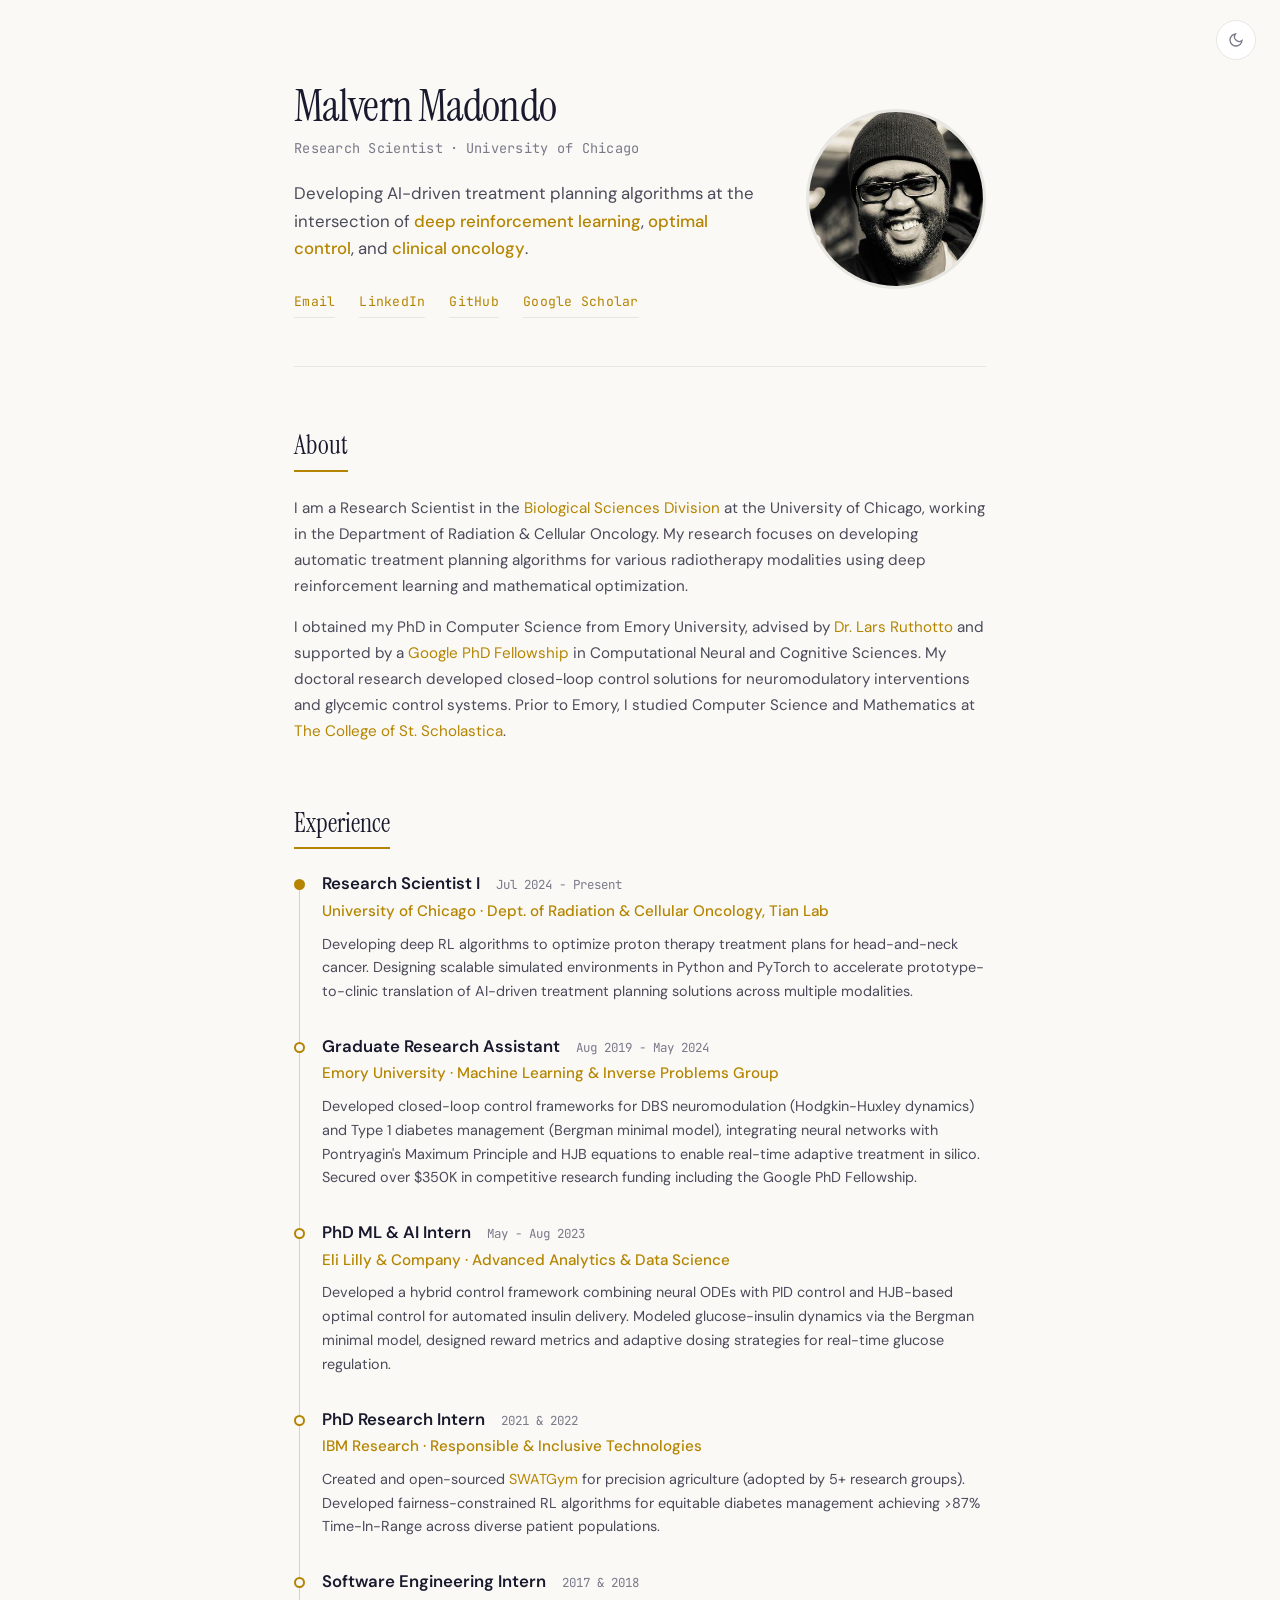
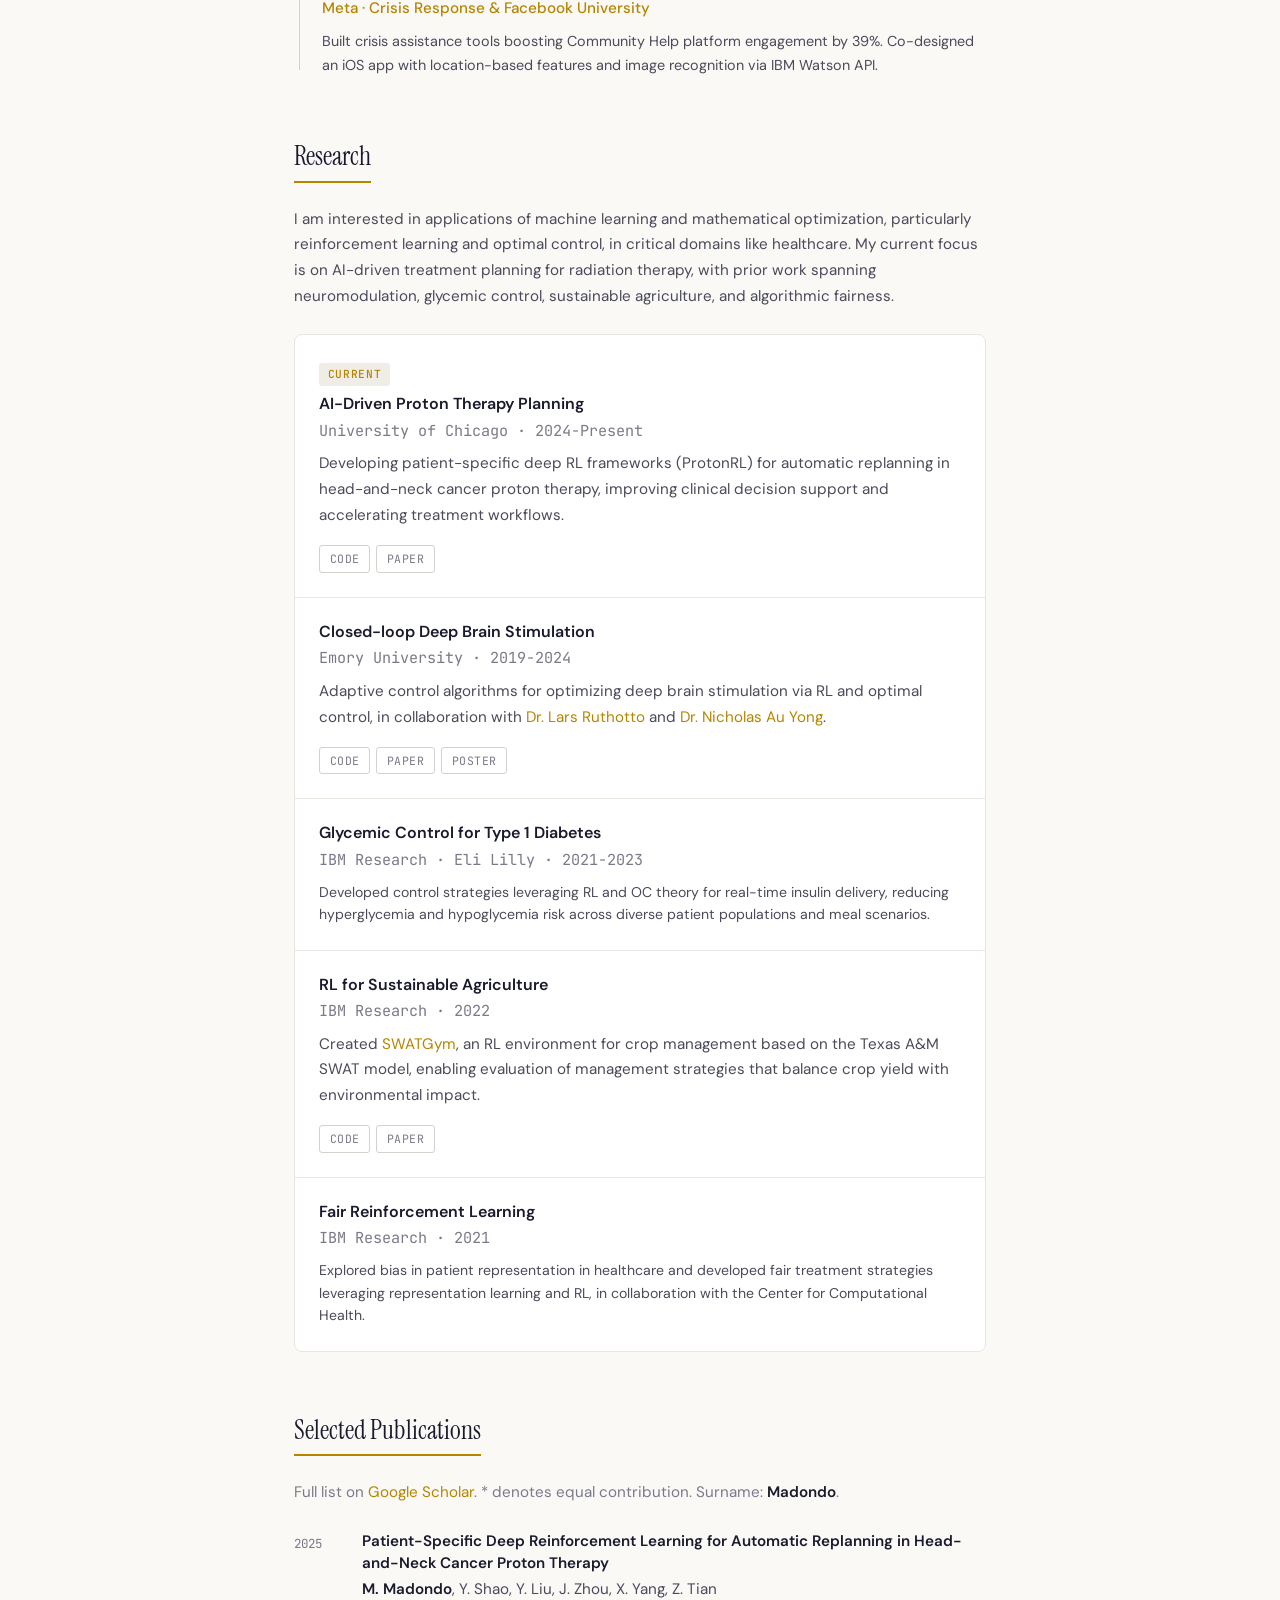
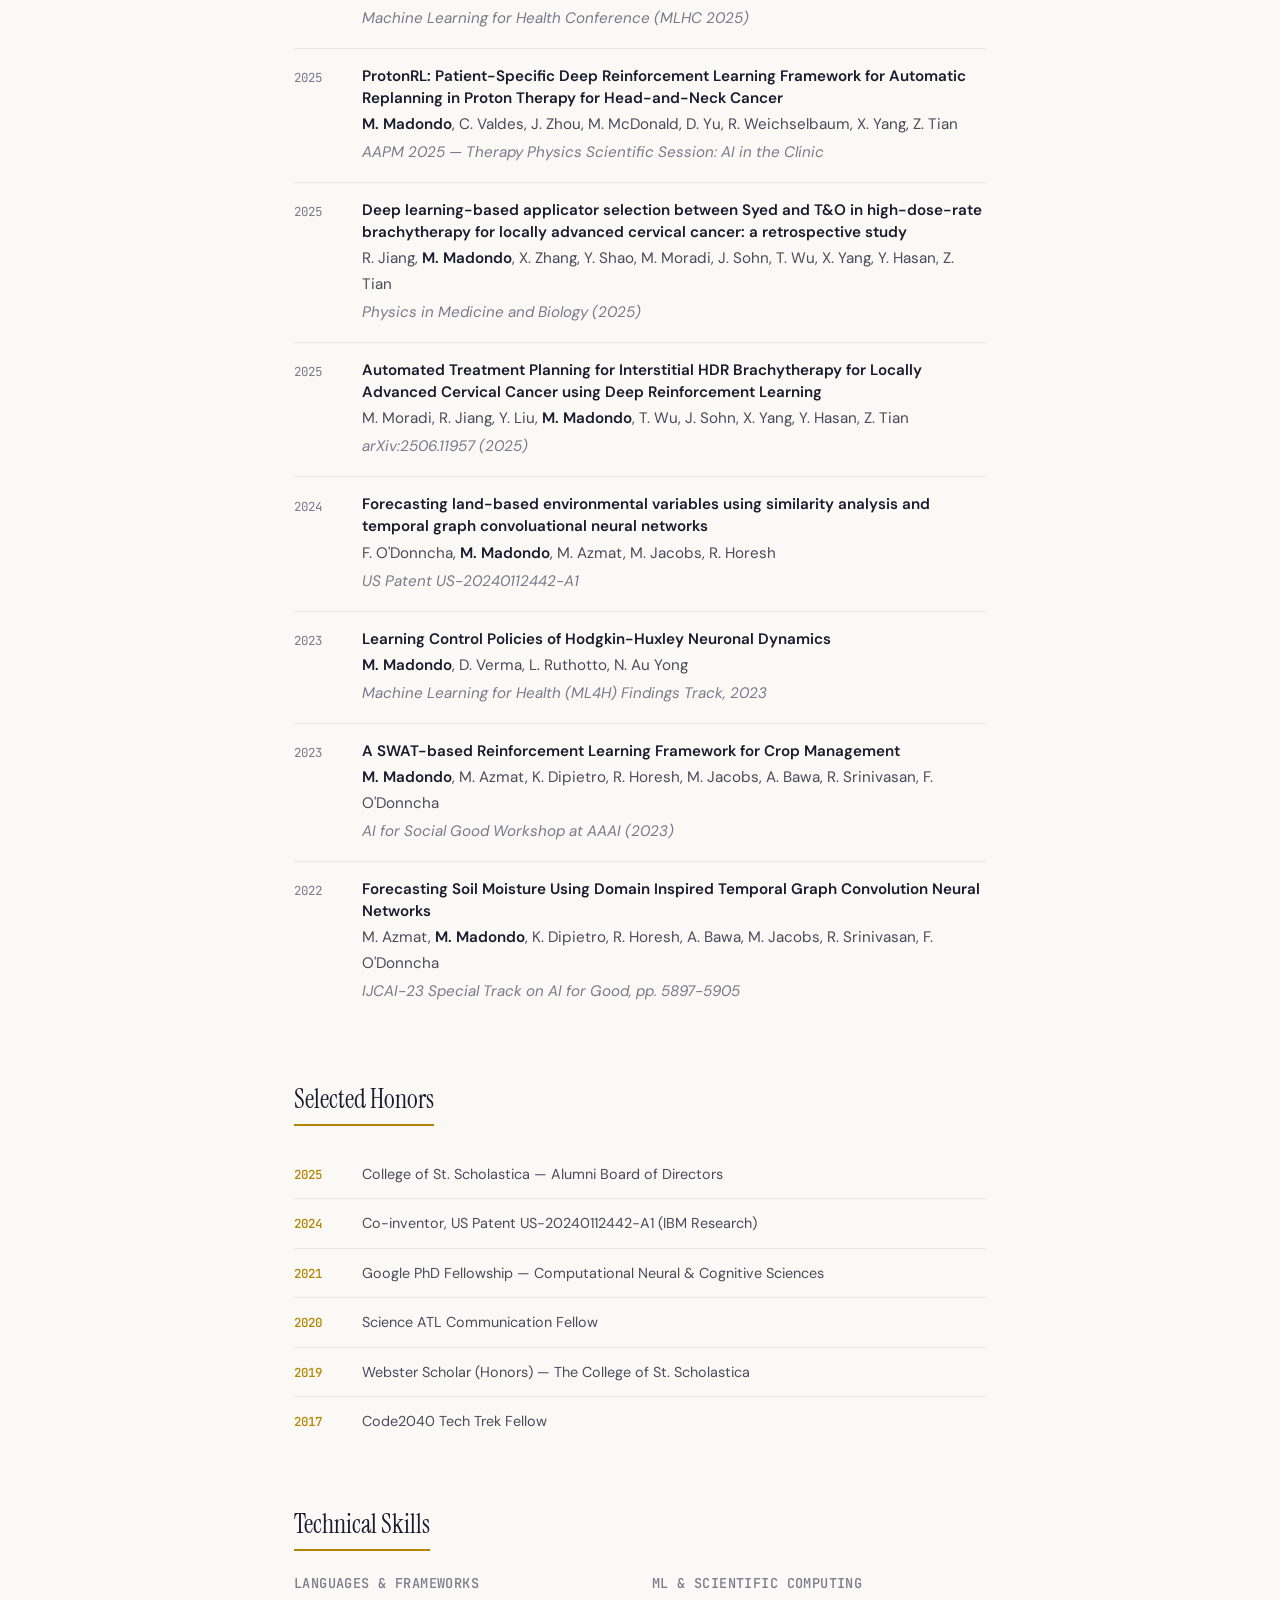
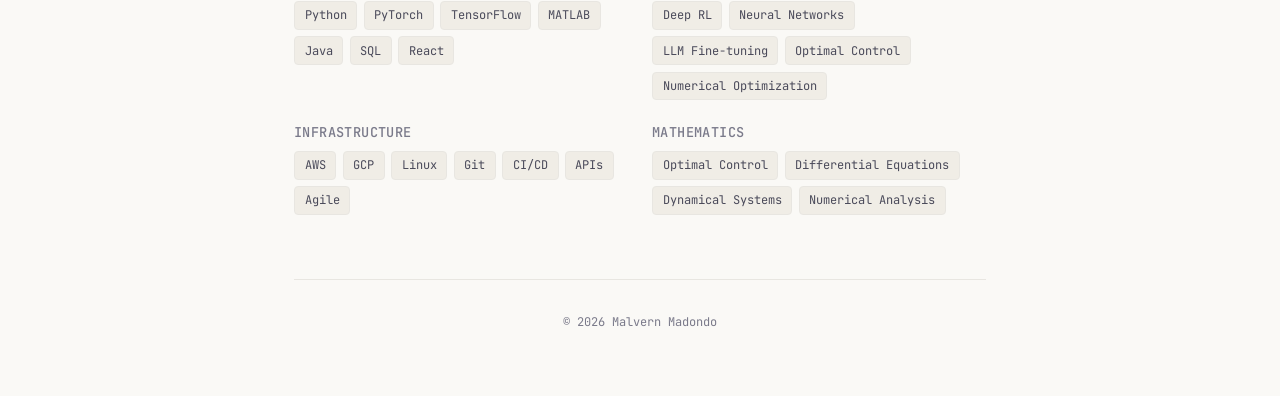
==== commit 8941931e: "polish text & pic transitions" ====
--- a/index.html
+++ b/index.html
@@ -111,7 +111,7 @@
               <div class="timeline-marker"></div>
               <div class="timeline-content">
                 <div class="timeline-header">
-                  <h3>PhD Research Lead</h3>
+                  <h3>Graduate Research Assistant</h3>
                   <span class="timeline-date">Aug 2019 - May 2024</span>
                 </div>
                 <p class="timeline-org">Emory University · Machine Learning &amp; Inverse Problems Group</p>
@@ -134,7 +134,7 @@
                 <p class="timeline-org">Eli Lilly &amp; Company · Advanced Analytics &amp; Data Science</p>
                 <p>
                   Developed a hybrid control framework combining neural ODEs with PID control and HJB-based optimal control 
-                  for automated insulin delivery. Modeled gluco-insulin dynamics via the Bergman minimal model, designed reward metrics and adaptive dosing strategies for real-time glucose regulation.
+                  for automated insulin delivery. Modeled glucose-insulin dynamics via the Bergman minimal model, designed reward metrics and adaptive dosing strategies for real-time glucose regulation.
                 </p>
               </div>
             </article>
@@ -178,8 +178,7 @@
         <h2 class="section-title">Research</h2>
         <div class="section-body">
           <p>
-            I am interested in applications of machine learning and mathematical optimization — particularly 
-            reinforcement learning and optimal control — in critical domains like healthcare. My current focus 
+            I am interested in applications of machine learning and mathematical optimization, particularly reinforcement learning and optimal control, in critical domains like healthcare. My current focus 
             is on AI-driven treatment planning for radiation therapy, with prior work spanning neuromodulation, 
             glycemic control, sustainable agriculture, and algorithmic fairness.
           </p>
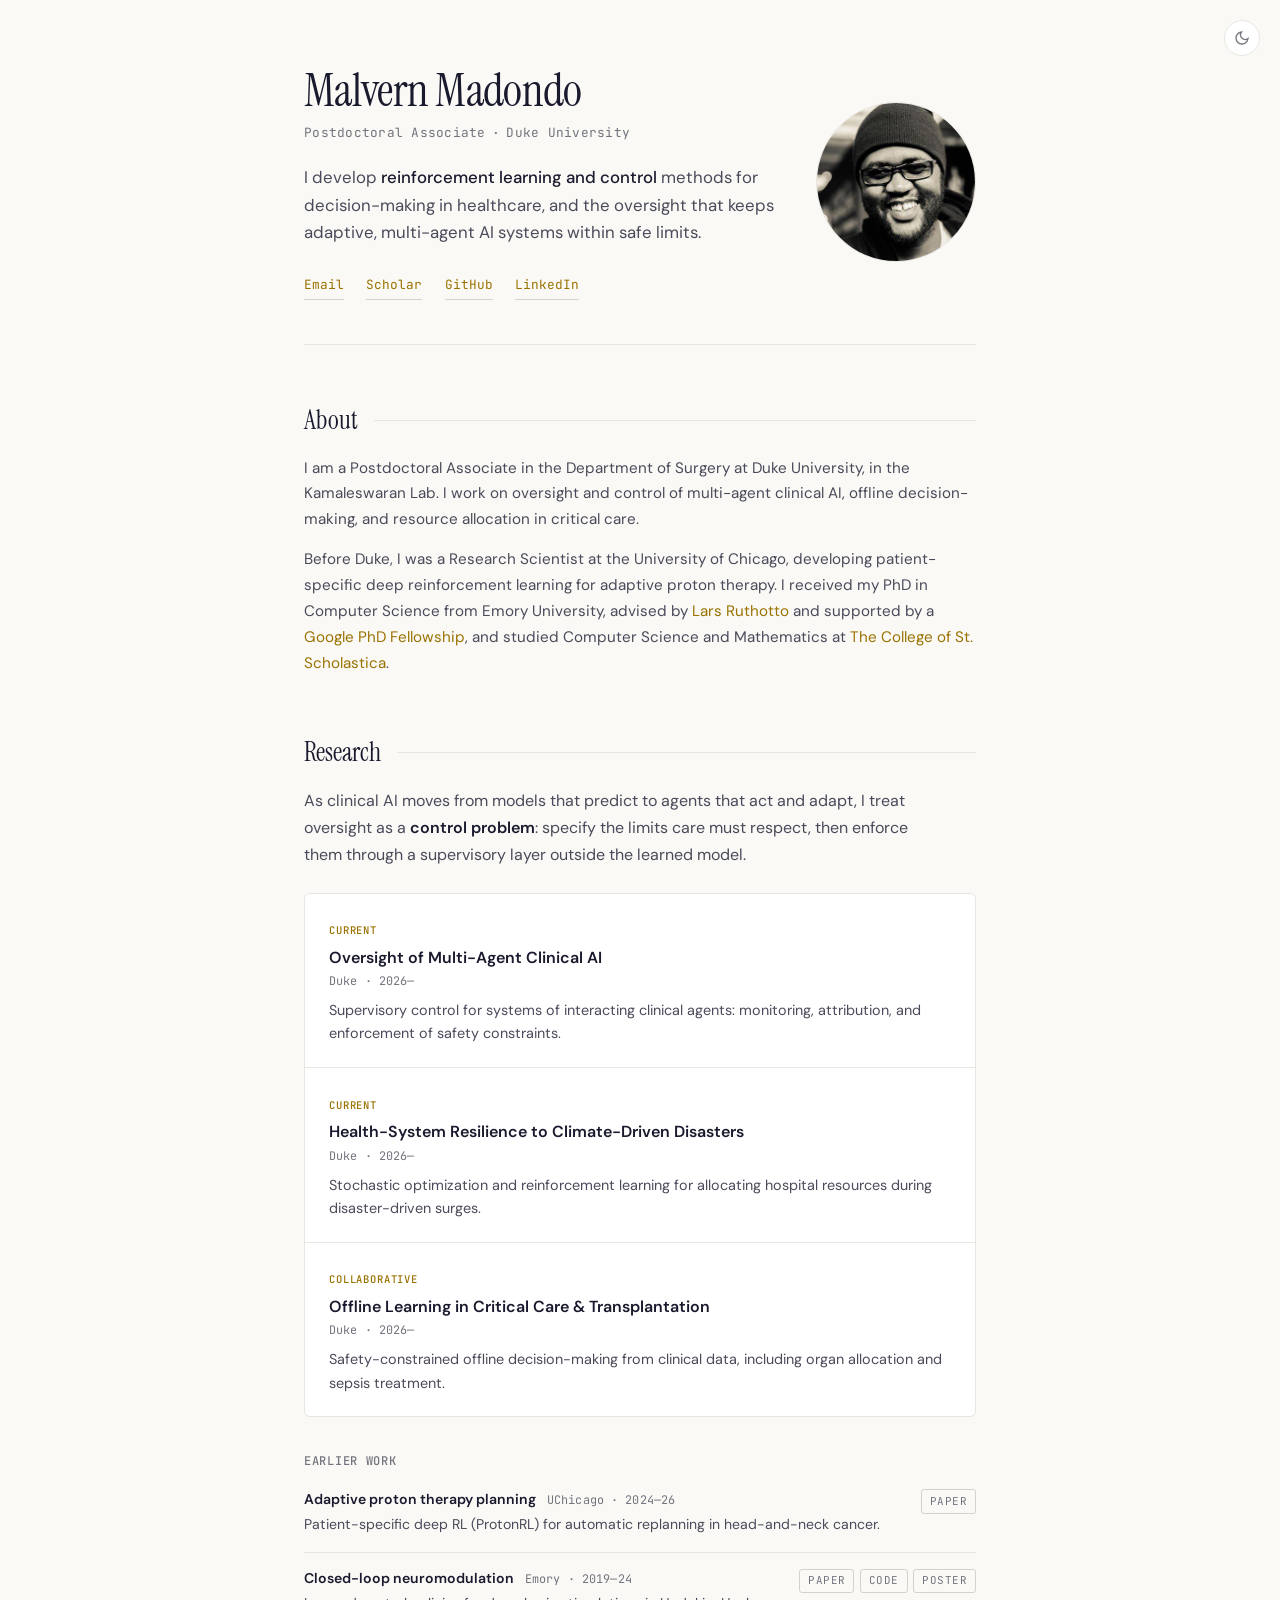
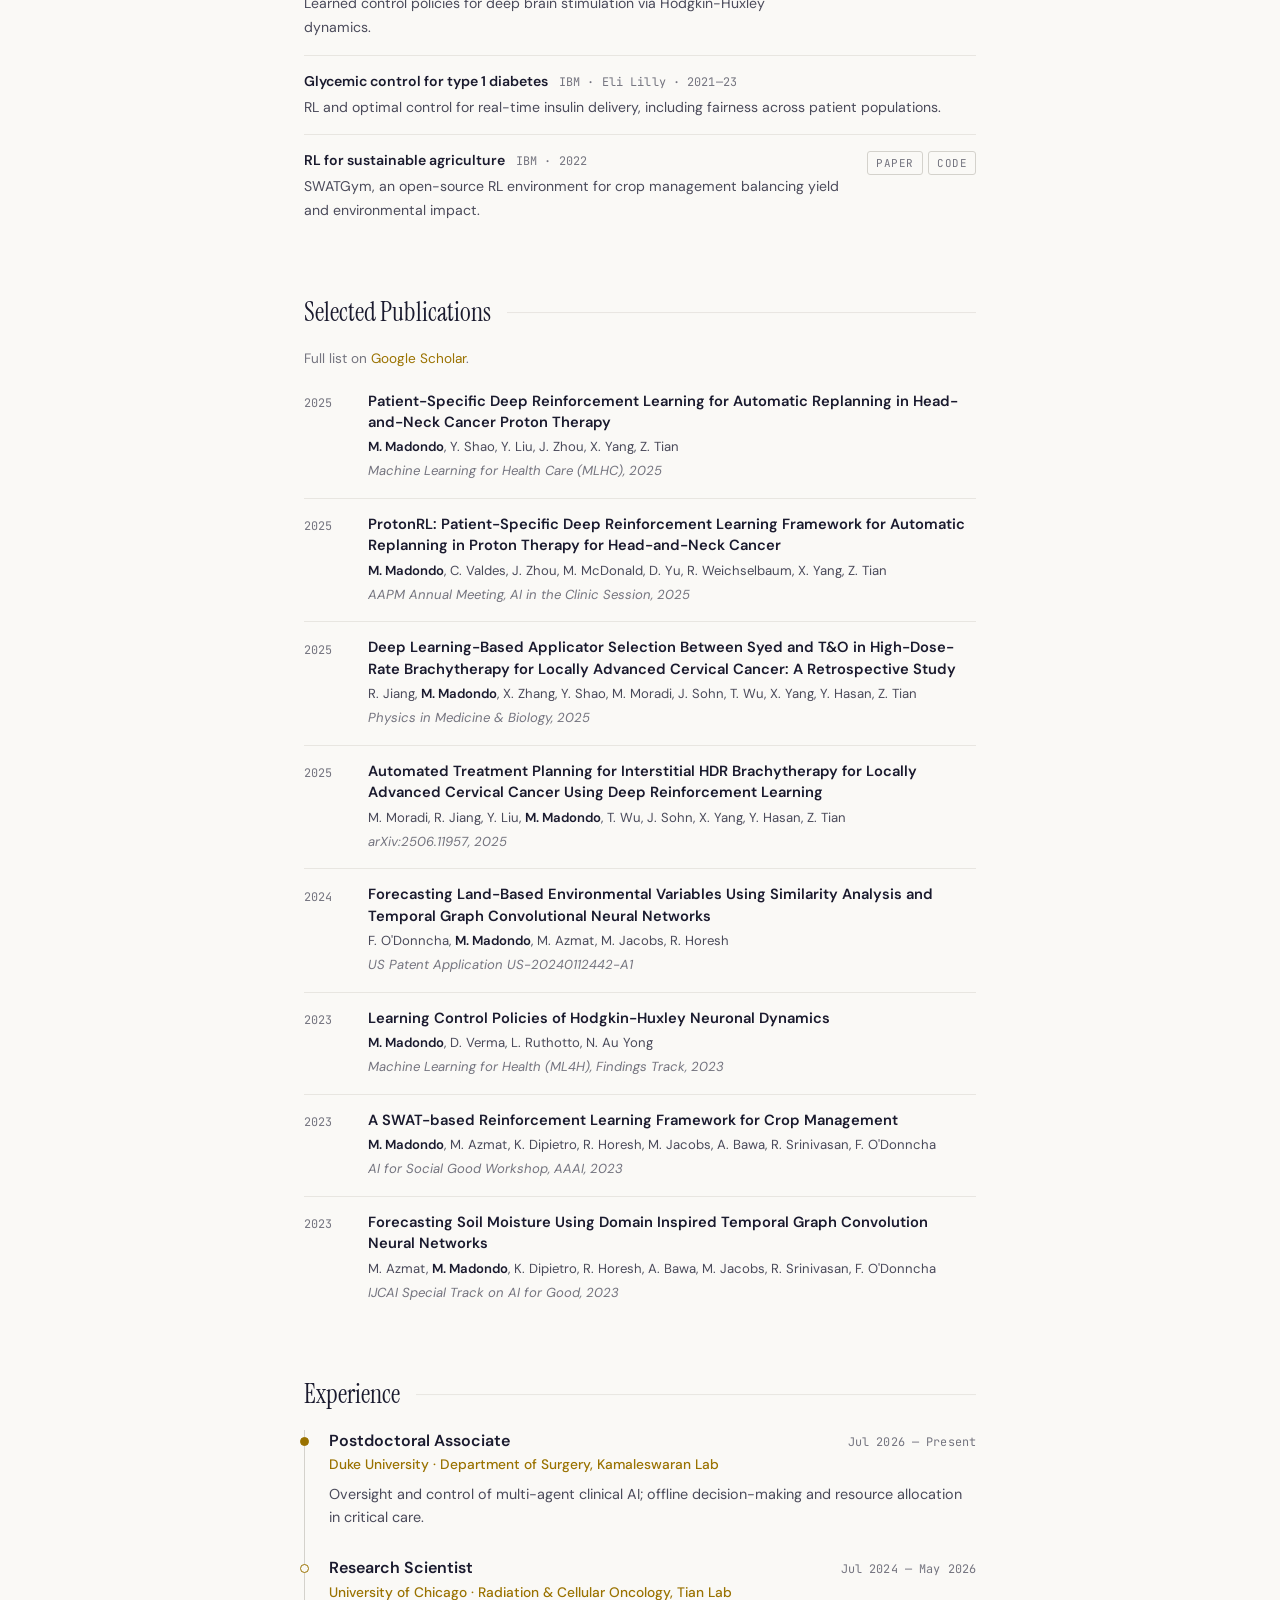
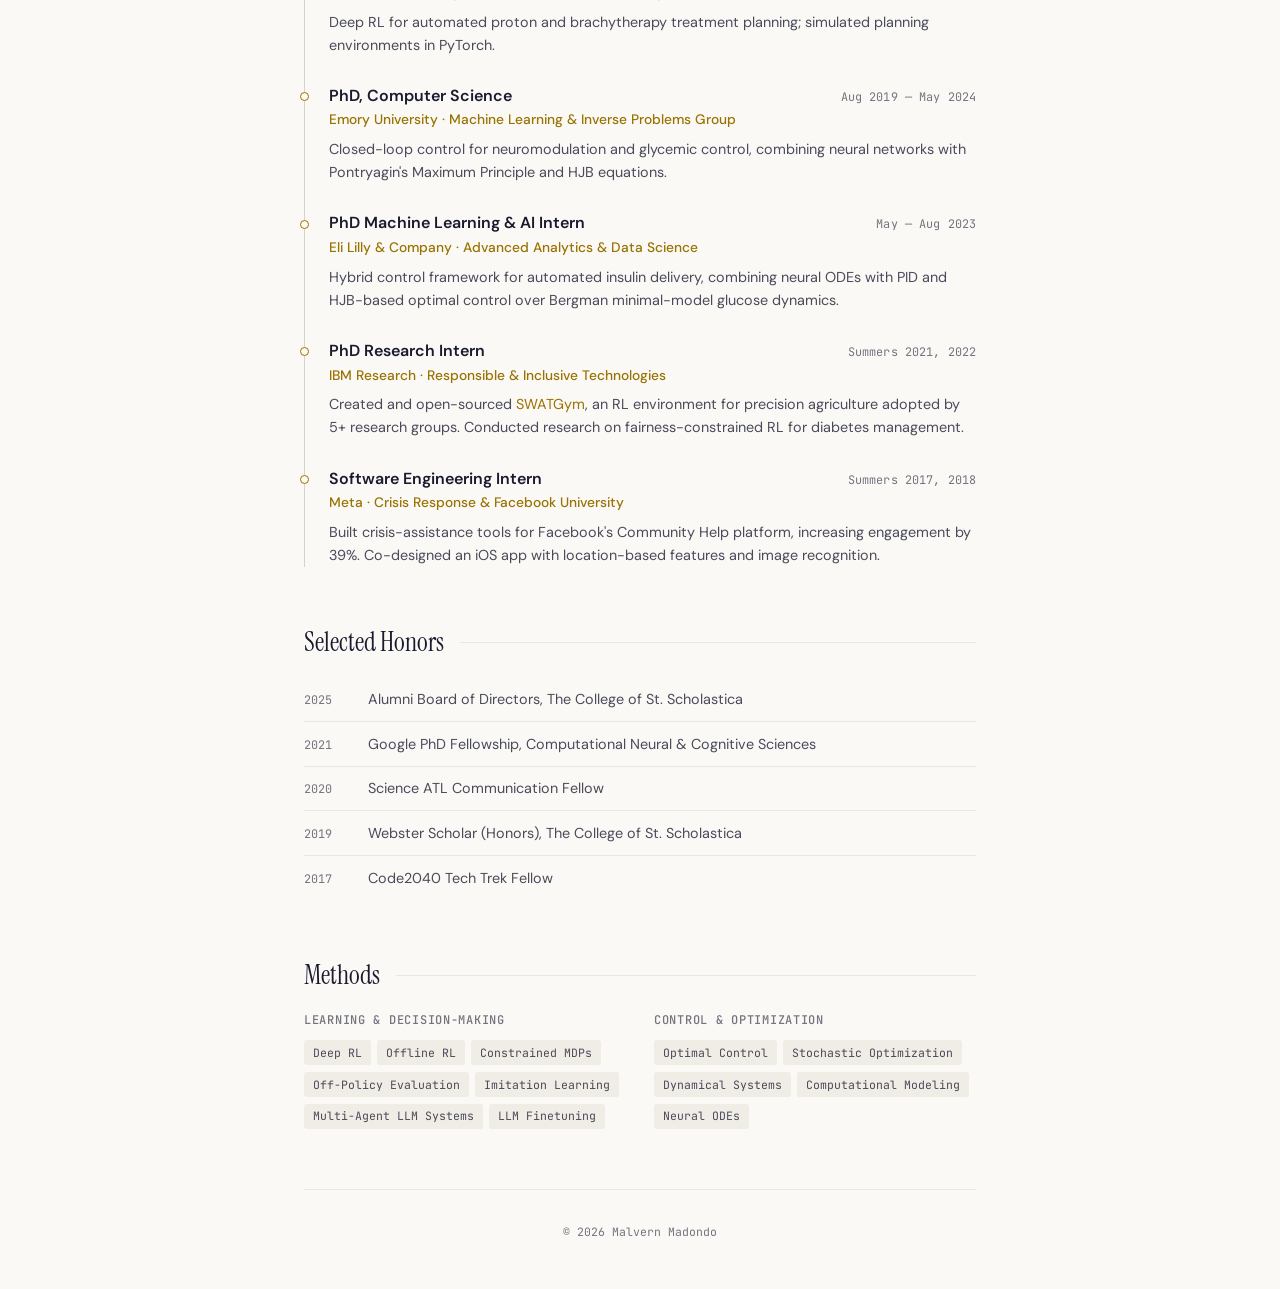
==== commit c96e921a: "updates" ====
--- a/index.html
+++ b/index.html
@@ -1,23 +1,32 @@
 <!DOCTYPE html>
 <html lang="en">
   <head>
-    <title>Malvern Madondo — Research Scientist</title>
     <meta charset="UTF-8" />
+    <meta name="viewport" content="width=device-width, initial-scale=1" />
+    <title>Malvern Madondo — Machine Learning for Healthcare</title>
     <meta name="author" content="Malvern Madondo" />
     <meta
       name="description"
-      content="Malvern Madondo is a Research Scientist at the University of Chicago, specializing in deep reinforcement learning for AI-driven cancer treatment planning."
+      content="Malvern Madondo is a researcher in reinforcement learning and control, building verifiable oversight for adaptive and multi-agent clinical AI."
     />
-    <link
-      rel="apple-touch-icon"
-      sizes="180x180"
-      href="/img/apple-touch-icon.png"
-    />
+    <meta name="theme-color" content="#faf9f6" media="(prefers-color-scheme: light)" />
+    <meta name="theme-color" content="#0a0f1a" media="(prefers-color-scheme: dark)" />
+
+    <link rel="apple-touch-icon" sizes="180x180" href="/img/apple-touch-icon.png" />
     <link rel="icon" type="image/png" href="/img/favicon-32x32.png" sizes="32x32" />
     <link rel="icon" type="image/png" href="/img/favicon-16x16.png" sizes="16x16" />
     <link rel="shortcut icon" href="/img/favicon.ico" />
-    <meta name="theme-color" content="#0a1628" />
-    <meta name="viewport" content="width=device-width, initial-scale=1, maximum-scale=5" />
+
+    <!-- Apply saved / system theme before paint to avoid a light flash -->
+    <script>
+      (function () {
+        try {
+          var saved = localStorage.getItem("theme");
+          var dark = saved ? saved === "dark" : window.matchMedia("(prefers-color-scheme: dark)").matches;
+          if (dark) document.documentElement.setAttribute("data-theme", "dark");
+        } catch (e) {}
+      })();
+    </script>
 
     <link rel="preconnect" href="https://fonts.googleapis.com" />
     <link rel="preconnect" href="https://fonts.gstatic.com" crossorigin />
@@ -25,380 +34,331 @@
       href="https://fonts.googleapis.com/css2?family=Instrument+Serif:ital@0;1&family=DM+Sans:ital,opsz,wght@0,9..40,300..700;1,9..40,300..700&family=JetBrains+Mono:wght@400;500&display=swap"
       rel="stylesheet"
     />
-    <link rel="stylesheet" href="./style.css" />
+    <link rel="stylesheet" href="./style.css?v=2" />
   </head>
 
   <body>
-    <!-- Dark mode toggle -->
-    <div class="dark-mode-toggler">
-      <input type="checkbox" id="toggler" />
-      <label for="toggler" aria-label="Toggle dark mode">
-        <svg class="icon-sun" width="16" height="16" viewBox="0 0 24 24" fill="none" stroke="currentColor" stroke-width="2"><circle cx="12" cy="12" r="5"/><line x1="12" y1="1" x2="12" y2="3"/><line x1="12" y1="21" x2="12" y2="23"/><line x1="4.22" y1="4.22" x2="5.64" y2="5.64"/><line x1="18.36" y1="18.36" x2="19.78" y2="19.78"/><line x1="1" y1="12" x2="3" y2="12"/><line x1="21" y1="12" x2="23" y2="12"/><line x1="4.22" y1="19.78" x2="5.64" y2="18.36"/><line x1="18.36" y1="5.64" x2="19.78" y2="4.22"/></svg>
-        <svg class="icon-moon" width="16" height="16" viewBox="0 0 24 24" fill="none" stroke="currentColor" stroke-width="2"><path d="M21 12.79A9 9 0 1 1 11.21 3 7 7 0 0 0 21 12.79z"/></svg>
-      </label>
-    </div>
+    <button class="theme-toggle" id="theme-toggle" type="button" aria-label="Toggle dark mode">
+      <svg class="icon-moon" width="16" height="16" viewBox="0 0 24 24" fill="none" stroke="currentColor" stroke-width="2" aria-hidden="true"><path d="M21 12.79A9 9 0 1 1 11.21 3 7 7 0 0 0 21 12.79z"/></svg>
+      <svg class="icon-sun" width="16" height="16" viewBox="0 0 24 24" fill="none" stroke="currentColor" stroke-width="2" aria-hidden="true"><circle cx="12" cy="12" r="5"/><line x1="12" y1="1" x2="12" y2="3"/><line x1="12" y1="21" x2="12" y2="23"/><line x1="4.22" y1="4.22" x2="5.64" y2="5.64"/><line x1="18.36" y1="18.36" x2="19.78" y2="19.78"/><line x1="1" y1="12" x2="3" y2="12"/><line x1="21" y1="12" x2="23" y2="12"/><line x1="4.22" y1="19.78" x2="5.64" y2="18.36"/><line x1="18.36" y1="5.64" x2="19.78" y2="4.22"/></svg>
+    </button>
 
     <div class="container">
-      <!-- Hero Section -->
-      <header class="hero" id="hero">
-        <div class="hero-content">
-          <div class="hero-text">
-            <h1 class="hero-name">Malvern Madondo</h1>
-            <p class="hero-title">Research Scientist&ensp;·&ensp;University of Chicago</p>
-            <p class="hero-tagline">
-              Developing AI-driven treatment planning algorithms at the intersection of
-              <em>deep reinforcement learning</em>, <em>optimal control</em>, and <em>clinical oncology</em>.
-            </p>
-            <nav class="hero-links">
-              <a href="mailto:madondomalvern@gmail.com">Email</a>
-              <a href="https://www.linkedin.com/in/malvern" target="_blank" rel="noopener">LinkedIn</a>
-              <a href="https://github.com/mmadondo" target="_blank" rel="noopener">GitHub</a>
-              <a href="https://scholar.google.com/citations?user=yYwEzOcAAAAJ&hl=en" target="_blank" rel="noopener">Google Scholar</a>
-            </nav>
-          </div>
-          <div class="hero-photo">
-            <div class="img-frame">
-              <img id="propic" src="./img/face1.jpg" alt="Malvern Madondo" />
-            </div>
-          </div>
+      <!-- ===== Hero ===== -->
+      <header class="hero">
+        <div class="hero-text">
+          <h1 class="hero-name">Malvern Madondo</h1>
+          <p class="hero-title">Postdoctoral Associate&ensp;·&ensp;Duke University</p>
+          <p class="hero-tagline">
+            I develop <em>reinforcement learning and control</em> methods for decision-making in healthcare,
+            and the oversight that keeps adaptive, multi-agent AI systems within safe limits.
+          </p>
+          <nav class="hero-links" aria-label="Contact and profiles">
+            <a href="mailto:madondomalvern@gmail.com">Email</a>
+            <a href="https://scholar.google.com/citations?user=yYwEzOcAAAAJ&hl=en" target="_blank" rel="noopener">Scholar</a>
+            <a href="https://github.com/mmadondo" target="_blank" rel="noopener">GitHub</a>
+            <a href="https://www.linkedin.com/in/malvern" target="_blank" rel="noopener">LinkedIn</a>
+            <!-- <a href="./docs/Madondo_CV.pdf" target="_blank" rel="noopener">CV</a> -->
+          </nav>
+        </div>
+        <div class="hero-photo">
+          <img id="propic" src="./img/face1.jpg" alt="Portrait of Malvern Madondo" width="160" height="160" />
         </div>
       </header>
 
-      <!-- About -->
+      <!-- ===== About ===== -->
       <section class="section fade-in" id="about">
         <h2 class="section-title">About</h2>
-        <div class="section-body">
-          <p>
-            I am a Research Scientist in the <a href="https://biologicalsciences.uchicago.edu/">Biological Sciences Division</a> at the University of Chicago, 
-            working in the Department of Radiation &amp; Cellular Oncology. My research focuses on developing automatic treatment planning 
-            algorithms for various radiotherapy modalities using deep reinforcement learning and mathematical optimization.
-          </p>
-          <p>
-            I obtained my PhD in Computer Science from Emory University, advised by 
-            <a href="https://www.math.emory.edu/~lruthot/">Dr. Lars Ruthotto</a> and supported by a 
-            <a href="https://research.google/programs-and-events/phd-fellowship/recipients/?filtertab=2021">Google PhD Fellowship</a> 
-            in Computational Neural and Cognitive Sciences. My doctoral research developed closed-loop control solutions 
-            for neuromodulatory interventions and glycemic control systems.
-            Prior to Emory, I studied Computer Science and Mathematics at 
-            <a href="https://www.css.edu/">The College of St. Scholastica</a>.
-          </p>
-        </div>
-      </section>
-
-      <!-- Experience -->
+        <p>
+          I am a Postdoctoral Associate in the Department of Surgery at Duke University, in the
+          Kamaleswaran Lab. I work on oversight and control of multi-agent clinical AI, offline
+          decision-making, and resource allocation in critical care.
+        </p>
+        <p>
+          Before Duke, I was a Research Scientist at the University of Chicago, developing patient-specific
+          deep reinforcement learning for adaptive proton therapy. I received my PhD in Computer Science from
+          Emory University, advised by <a href="https://www.math.emory.edu/~lruthot/">Lars Ruthotto</a> and supported by a
+          <a href="https://research.google/programs-and-events/phd-fellowship/recipients/?filtertab=2021">Google PhD Fellowship</a>,
+          and studied Computer Science and Mathematics at <a href="https://www.css.edu/">The College of St. Scholastica</a>.
+        </p>
+      </section>
+
+      <!-- ===== Research ===== -->
+      <section class="section fade-in" id="research">
+        <h2 class="section-title">Research</h2>
+        <p class="lead">
+          As clinical AI moves from models that predict to agents that act and adapt, I treat oversight
+          as a <strong>control problem</strong>: specify the limits care must respect, then enforce them
+          through a supervisory layer outside the learned model.
+        </p>
+
+        <div class="research-grid">
+          <article class="research-card">
+            <span class="research-tag">Current</span>
+            <h3>Oversight of Multi-Agent Clinical AI</h3>
+            <p class="meta">Duke · 2026—</p>
+            <p>
+              Supervisory control for systems of interacting clinical agents: monitoring, attribution,
+              and enforcement of safety constraints.
+            </p>
+          </article>
+
+          <article class="research-card">
+            <span class="research-tag">Current</span>
+            <h3>Health-System Resilience to Climate-Driven Disasters</h3>
+            <p class="meta">Duke · 2026—</p>
+            <p>
+              Stochastic optimization and reinforcement learning for allocating hospital resources
+              during disaster-driven surges.
+            </p>
+          </article>
+
+          <article class="research-card">
+            <span class="research-tag">Collaborative</span>
+            <h3>Offline Learning in Critical Care &amp; Transplantation</h3>
+            <p class="meta">Duke · 2026—</p>
+            <p>
+              Safety-constrained offline decision-making from clinical data, including organ allocation
+              and sepsis treatment.
+            </p>
+          </article>
+        </div>
+
+        <h3 class="subhead">Earlier work</h3>
+        <ul class="earlier-list">
+          <li>
+            <div>
+              <p class="earlier-title">Adaptive proton therapy planning <span class="meta-inline">UChicago · 2024—26</span></p>
+              <p>Patient-specific deep RL (ProtonRL) for automatic replanning in head-and-neck cancer.</p>
+            </div>
+            <div class="chip-links">
+              <a href="https://arxiv.org/abs/2506.10073" target="_blank" rel="noopener">paper</a>
+            </div>
+          </li>
+          <li>
+            <div>
+              <p class="earlier-title">Closed-loop neuromodulation <span class="meta-inline">Emory · 2019—24</span></p>
+              <p>Learned control policies for deep brain stimulation via Hodgkin-Huxley dynamics.</p>
+            </div>
+            <div class="chip-links">
+              <a href="https://arxiv.org/abs/2311.07563" target="_blank" rel="noopener">paper</a>
+              <a href="https://github.com/mmadondo/HH_control" target="_blank" rel="noopener">code</a>
+              <a href="./docs/Malvern_SIAM_MDS22_Poster.pdf" target="_blank" rel="noopener">poster</a>
+            </div>
+          </li>
+          <li>
+            <div>
+              <p class="earlier-title">Glycemic control for type 1 diabetes <span class="meta-inline">IBM · Eli Lilly · 2021—23</span></p>
+              <p>RL and optimal control for real-time insulin delivery, including fairness across patient populations.</p>
+            </div>
+          </li>
+          <li>
+            <div>
+              <p class="earlier-title">RL for sustainable agriculture <span class="meta-inline">IBM · 2022</span></p>
+              <p>SWATGym, an open-source RL environment for crop management balancing yield and environmental impact.</p>
+            </div>
+            <div class="chip-links">
+              <a href="https://arxiv.org/abs/2302.04988" target="_blank" rel="noopener">paper</a>
+              <a href="https://github.com/IBM/SWATgym" target="_blank" rel="noopener">code</a>
+            </div>
+          </li>
+        </ul>
+      </section>
+
+      <!-- ===== Publications ===== -->
+      <section class="section fade-in" id="publications">
+        <h2 class="section-title">Selected Publications</h2>
+        <p class="note">
+          Full list on <a href="https://scholar.google.com/citations?user=yYwEzOcAAAAJ&hl=en" target="_blank" rel="noopener">Google Scholar</a>.
+        </p>
+
+        <ol class="pub-list">
+          <!-- TODO: add 2026 preprints (lung transplant matching, sepsis clinician-policy modeling) once titles/links are final.
+          <li class="pub-item">
+            <span class="pub-year">2026</span>
+            <div>
+              <p class="pub-title">Title</p>
+              <p class="pub-authors">Authors</p>
+              <p class="pub-venue">arXiv:XXXX.XXXXX</p>
+            </div>
+          </li>
+          -->
+          <li class="pub-item">
+            <span class="pub-year">2025</span>
+            <div>
+              <p class="pub-title"><a href="https://arxiv.org/abs/2506.10073" target="_blank" rel="noopener">Patient-Specific Deep Reinforcement Learning for Automatic Replanning in Head-and-Neck Cancer Proton Therapy</a></p>
+              <p class="pub-authors"><strong>M. Madondo</strong>, Y. Shao, Y. Liu, J. Zhou, X. Yang, Z. Tian</p>
+              <p class="pub-venue">Machine Learning for Health Care (MLHC), 2025</p>
+            </div>
+          </li>
+          <li class="pub-item">
+            <span class="pub-year">2025</span>
+            <div>
+              <p class="pub-title">ProtonRL: Patient-Specific Deep Reinforcement Learning Framework for Automatic Replanning in Proton Therapy for Head-and-Neck Cancer</p>
+              <p class="pub-authors"><strong>M. Madondo</strong>, C. Valdes, J. Zhou, M. McDonald, D. Yu, R. Weichselbaum, X. Yang, Z. Tian</p>
+              <p class="pub-venue">AAPM Annual Meeting, AI in the Clinic Session, 2025</p>
+            </div>
+          </li>
+          <li class="pub-item">
+            <span class="pub-year">2025</span>
+            <div>
+              <p class="pub-title">Deep Learning-Based Applicator Selection Between Syed and T&amp;O in High-Dose-Rate Brachytherapy for Locally Advanced Cervical Cancer: A Retrospective Study</p>
+              <p class="pub-authors">R. Jiang, <strong>M. Madondo</strong>, X. Zhang, Y. Shao, M. Moradi, J. Sohn, T. Wu, X. Yang, Y. Hasan, Z. Tian</p>
+              <p class="pub-venue">Physics in Medicine &amp; Biology, 2025</p>
+            </div>
+          </li>
+          <li class="pub-item">
+            <span class="pub-year">2025</span>
+            <div>
+              <p class="pub-title"><a href="https://arxiv.org/abs/2506.11957" target="_blank" rel="noopener">Automated Treatment Planning for Interstitial HDR Brachytherapy for Locally Advanced Cervical Cancer Using Deep Reinforcement Learning</a></p>
+              <p class="pub-authors">M. Moradi, R. Jiang, Y. Liu, <strong>M. Madondo</strong>, T. Wu, J. Sohn, X. Yang, Y. Hasan, Z. Tian</p>
+              <p class="pub-venue">arXiv:2506.11957, 2025</p>
+            </div>
+          </li>
+          <li class="pub-item">
+            <span class="pub-year">2024</span>
+            <div>
+              <p class="pub-title">Forecasting Land-Based Environmental Variables Using Similarity Analysis and Temporal Graph Convolutional Neural Networks</p>
+              <p class="pub-authors">F. O'Donncha, <strong>M. Madondo</strong>, M. Azmat, M. Jacobs, R. Horesh</p>
+              <p class="pub-venue">US Patent Application US-20240112442-A1</p>
+            </div>
+          </li>
+          <li class="pub-item">
+            <span class="pub-year">2023</span>
+            <div>
+              <p class="pub-title"><a href="https://arxiv.org/abs/2311.07563" target="_blank" rel="noopener">Learning Control Policies of Hodgkin-Huxley Neuronal Dynamics</a></p>
+              <p class="pub-authors"><strong>M. Madondo</strong>, D. Verma, L. Ruthotto, N. Au Yong</p>
+              <p class="pub-venue">Machine Learning for Health (ML4H), Findings Track, 2023</p>
+            </div>
+          </li>
+          <li class="pub-item">
+            <span class="pub-year">2023</span>
+            <div>
+              <p class="pub-title"><a href="https://arxiv.org/abs/2302.04988" target="_blank" rel="noopener">A SWAT-based Reinforcement Learning Framework for Crop Management</a></p>
+              <p class="pub-authors"><strong>M. Madondo</strong>, M. Azmat, K. Dipietro, R. Horesh, M. Jacobs, A. Bawa, R. Srinivasan, F. O'Donncha</p>
+              <p class="pub-venue">AI for Social Good Workshop, AAAI, 2023</p>
+            </div>
+          </li>
+          <li class="pub-item">
+            <span class="pub-year">2023</span>
+            <div>
+              <p class="pub-title">Forecasting Soil Moisture Using Domain Inspired Temporal Graph Convolution Neural Networks</p>
+              <p class="pub-authors">M. Azmat, <strong>M. Madondo</strong>, K. Dipietro, R. Horesh, A. Bawa, M. Jacobs, R. Srinivasan, F. O'Donncha</p>
+              <p class="pub-venue">IJCAI Special Track on AI for Good, 2023</p>
+            </div>
+          </li>
+        </ol>
+      </section>
+
+      <!-- ===== Experience ===== -->
       <section class="section fade-in" id="experience">
         <h2 class="section-title">Experience</h2>
-        <div class="section-body">
-          <div class="timeline">
-
-            <article class="timeline-item">
-              <div class="timeline-marker"></div>
-              <div class="timeline-content">
-                <div class="timeline-header">
-                  <h3>Research Scientist I</h3>
-                  <span class="timeline-date">Jul 2024 - Present</span>
-                </div>
-                <p class="timeline-org">University of Chicago · Dept. of Radiation &amp; Cellular Oncology, Tian Lab</p>
-                <p>
-                  Developing deep RL algorithms to optimize proton therapy treatment plans for head-and-neck cancer. 
-                  Designing scalable simulated environments in Python and PyTorch to accelerate prototype-to-clinic translation 
-                  of AI-driven treatment planning solutions across multiple modalities.
-                </p>
-              </div>
-            </article>
-
-            <article class="timeline-item">
-              <div class="timeline-marker"></div>
-              <div class="timeline-content">
-                <div class="timeline-header">
-                  <h3>Graduate Research Assistant</h3>
-                  <span class="timeline-date">Aug 2019 - May 2024</span>
-                </div>
-                <p class="timeline-org">Emory University · Machine Learning &amp; Inverse Problems Group</p>
-                <p>
-                  Developed closed-loop control frameworks for DBS neuromodulation (Hodgkin-Huxley dynamics) and 
-                  Type 1 diabetes management (Bergman minimal model), integrating neural networks with Pontryagin's 
-                  Maximum Principle and HJB equations to enable real-time adaptive treatment in silico. 
-                  Secured over $350K in competitive research funding including the Google PhD Fellowship.
-                </p>
-              </div>
-            </article>
-
-            <article class="timeline-item">
-              <div class="timeline-marker"></div>
-              <div class="timeline-content">
-                <div class="timeline-header">
-                  <h3>PhD ML &amp; AI Intern</h3>
-                  <span class="timeline-date">May - Aug 2023</span>
-                </div>
-                <p class="timeline-org">Eli Lilly &amp; Company · Advanced Analytics &amp; Data Science</p>
-                <p>
-                  Developed a hybrid control framework combining neural ODEs with PID control and HJB-based optimal control 
-                  for automated insulin delivery. Modeled glucose-insulin dynamics via the Bergman minimal model, designed reward metrics and adaptive dosing strategies for real-time glucose regulation.
-                </p>
-              </div>
-            </article>
-
-            <article class="timeline-item">
-              <div class="timeline-marker"></div>
-              <div class="timeline-content">
-                <div class="timeline-header">
-                  <h3>PhD Research Intern</h3>
-                  <span class="timeline-date">2021 &amp; 2022</span>
-                </div>
-                <p class="timeline-org">IBM Research · Responsible &amp; Inclusive Technologies</p>
-                <p>
-                  Created and open-sourced <a href="https://github.com/IBM/SWATgym">SWATGym</a> for precision agriculture (adopted by 5+ research groups). 
-                  Developed fairness-constrained RL algorithms for equitable diabetes management achieving &gt;87% Time-In-Range 
-                  across diverse patient populations.
-                </p>
-              </div>
-            </article>
-
-            <article class="timeline-item">
-              <div class="timeline-marker"></div>
-              <div class="timeline-content">
-                <div class="timeline-header">
-                  <h3>Software Engineering Intern</h3>
-                  <span class="timeline-date">2017 &amp; 2018</span>
-                </div>
-                <p class="timeline-org">Meta · Crisis Response &amp; Facebook University</p>
-                <p>
-                  Built crisis assistance tools boosting Community Help platform engagement by 39%. 
-                  Co-designed an iOS app with location-based features and image recognition via IBM Watson API.
-                </p>
-              </div>
-            </article>
-          </div>
-        </div>
-      </section>
-
-      <!-- Research -->
-      <section class="section fade-in" id="research">
-        <h2 class="section-title">Research</h2>
-        <div class="section-body">
-          <p>
-            I am interested in applications of machine learning and mathematical optimization, particularly reinforcement learning and optimal control, in critical domains like healthcare. My current focus 
-            is on AI-driven treatment planning for radiation therapy, with prior work spanning neuromodulation, 
-            glycemic control, sustainable agriculture, and algorithmic fairness.
-          </p>
-
-          <div class="research-grid">
-            <article class="research-card">
-              <span class="research-tag">Current</span>
-              <h3>AI-Driven Proton Therapy Planning</h3>
-              <p class="research-affil">University of Chicago · 2024-Present</p>
-              <p>
-                Developing patient-specific deep RL frameworks (ProtonRL) for automatic replanning in head-and-neck 
-                cancer proton therapy, improving clinical decision support and accelerating treatment workflows.
-              </p>
-              <div class="research-links">
-                <a href="https://github.com/mmadondo" target="_blank" rel="noopener">code</a>
-                <a href="https://arxiv.org/abs/2506.10073" target="_blank" rel="noopener">paper</a>
-              </div>
-            </article>
-
-            <article class="research-card">
-              <h3>Closed-loop Deep Brain Stimulation</h3>
-              <p class="research-affil">Emory University · 2019-2024</p>
-              <p>
-                Adaptive control algorithms for optimizing deep brain stimulation via RL and optimal control, 
-                in collaboration with <a href="https://www.mathcs.emory.edu/~lruthot/">Dr. Lars Ruthotto</a> 
-                and <a href="https://scholar.google.com/citations?user=E8JhPv4AAAAJ">Dr. Nicholas Au Yong</a>.
-              </p>
-              <div class="research-links">
-                <a href="https://github.com/mmadondo/HH_control" target="_blank" rel="noopener">code</a>
-                <a href="https://arxiv.org/abs/2311.07563" target="_blank" rel="noopener">paper</a>
-                <a href="./docs/Malvern_SIAM_MDS22_Poster.pdf" target="_blank" rel="noopener">poster</a>
-              </div>
-            </article>
-
-            <article class="research-card">
-              <h3>Glycemic Control for Type 1 Diabetes</h3>
-              <p class="research-affil">IBM Research · Eli Lilly · 2021-2023</p>
-              <p>
-                Developed control strategies leveraging RL and OC theory for real-time insulin delivery, 
-                reducing hyperglycemia and hypoglycemia risk across diverse patient populations and meal scenarios.
-              </p>
-            </article>
-
-            <article class="research-card">
-              <h3>RL for Sustainable Agriculture</h3>
-              <p class="research-affil">IBM Research · 2022</p>
-              <p>
-                Created <a href="https://github.com/IBM/SWATgym">SWATGym</a>, an RL environment for crop management 
-                based on the Texas A&amp;M SWAT model, enabling evaluation of management strategies that balance 
-                crop yield with environmental impact.
-              </p>
-              <div class="research-links">
-                <a href="https://github.com/IBM/SWATgym" target="_blank" rel="noopener">code</a>
-                <a href="https://arxiv.org/abs/2302.04988" target="_blank" rel="noopener">paper</a>
-              </div>
-            </article>
-
-            <article class="research-card">
-              <h3>Fair Reinforcement Learning</h3>
-              <p class="research-affil">IBM Research · 2021</p>
-              <p>
-                Explored bias in patient representation in healthcare and developed fair treatment strategies 
-                leveraging representation learning and RL, in collaboration with the Center for Computational Health.
-              </p>
-            </article>
-          </div>
-        </div>
-      </section>
-
-      <!-- Selected Publications -->
-      <section class="section fade-in" id="publications">
-        <h2 class="section-title">Selected Publications</h2>
-        <div class="section-body">
-          <p class="pub-note">
-            Full list on <a href="https://scholar.google.com/citations?user=yYwEzOcAAAAJ&hl=en" target="_blank" rel="noopener">Google Scholar</a>. 
-            * denotes equal contribution. Surname: <strong>Madondo</strong>.
-          </p>
-
-          <ol class="pub-list" reversed>
-            <li class="pub-item">
-              <span class="pub-year">2025</span>
-              <div class="pub-content">
-                <p class="pub-title">Patient-Specific Deep Reinforcement Learning for Automatic Replanning in Head-and-Neck Cancer Proton Therapy</p>
-                <p class="pub-authors"><strong>M. Madondo</strong>, Y. Shao, Y. Liu, J. Zhou, X. Yang, Z. Tian</p>
-                <p class="pub-venue">Machine Learning for Health Conference (MLHC 2025)</p>
-              </div>
-            </li>
-            <li class="pub-item">
-              <span class="pub-year">2025</span>
-              <div class="pub-content">
-                <p class="pub-title">ProtonRL: Patient-Specific Deep Reinforcement Learning Framework for Automatic Replanning in Proton Therapy for Head-and-Neck Cancer</p>
-                <p class="pub-authors"><strong>M. Madondo</strong>, C. Valdes, J. Zhou, M. McDonald, D. Yu, R. Weichselbaum, X. Yang, Z. Tian</p>
-                <p class="pub-venue">AAPM 2025 — Therapy Physics Scientific Session: AI in the Clinic</p>
-              </div>
-            </li>
-            <li class="pub-item">
-              <span class="pub-year">2025</span>
-              <div class="pub-content">
-                <p class="pub-title">Deep learning-based applicator selection between Syed and T&amp;O in high-dose-rate brachytherapy for locally advanced cervical cancer: a retrospective study</p>
-                <p class="pub-authors">R. Jiang, <strong>M. Madondo</strong>, X. Zhang, Y. Shao, M. Moradi, J. Sohn, T. Wu, X. Yang, Y. Hasan, Z. Tian</p>
-                <p class="pub-venue">Physics in Medicine and Biology (2025)</p>
-              </div>
-            </li>
-            <li class="pub-item">
-              <span class="pub-year">2025</span>
-              <div class="pub-content">
-                <p class="pub-title">Automated Treatment Planning for Interstitial HDR Brachytherapy for Locally Advanced Cervical Cancer using Deep Reinforcement Learning</p>
-                <p class="pub-authors">M. Moradi, R. Jiang, Y. Liu, <strong>M. Madondo</strong>, T. Wu, J. Sohn, X. Yang, Y. Hasan, Z. Tian</p>
-                <p class="pub-venue">arXiv:2506.11957 (2025)</p>
-              </div>
-            </li>
-            <li class="pub-item">
-              <span class="pub-year">2024</span>
-              <div class="pub-content">
-                <p class="pub-title">Forecasting land-based environmental variables using similarity analysis and temporal graph convoluational neural networks</p>
-                <p class="pub-authors">F. O'Donncha, <strong>M. Madondo</strong>, M. Azmat, M. Jacobs, R. Horesh</p>
-                <p class="pub-venue">US Patent US-20240112442-A1</p>
-              </div>
-            </li>
-            <li class="pub-item">
-              <span class="pub-year">2023</span>
-              <div class="pub-content">
-                <p class="pub-title">Learning Control Policies of Hodgkin-Huxley Neuronal Dynamics</p>
-                <p class="pub-authors"><strong>M. Madondo</strong>, D. Verma, L. Ruthotto, N. Au Yong</p>
-                <p class="pub-venue">Machine Learning for Health (ML4H) Findings Track, 2023</p>
-                <!-- <p class="pub-links"><a href="https://arxiv.org/abs/2311.07563" target="_blank" rel="noopener">arXiv</a></p> -->
-              </div>
-            </li>
-            <li class="pub-item">
-              <span class="pub-year">2023</span>
-              <div class="pub-content">
-                <p class="pub-title">A SWAT-based Reinforcement Learning Framework for Crop Management</p>
-                <p class="pub-authors"><strong>M. Madondo</strong>, M. Azmat, K. Dipietro, R. Horesh, M. Jacobs, A. Bawa, R. Srinivasan, F. O'Donncha</p>
-                <p class="pub-venue">AI for Social Good Workshop at AAAI (2023)</p>
-              </div>
-            </li>
-            <li class="pub-item">
-              <span class="pub-year">2022</span>
-              <div class="pub-content">
-                <p class="pub-title">Forecasting Soil Moisture Using Domain Inspired Temporal Graph Convolution Neural Networks</p>
-                <p class="pub-authors">M. Azmat, <strong>M. Madondo</strong>, K. Dipietro, R. Horesh, A. Bawa, M. Jacobs, R. Srinivasan, F. O'Donncha</p>
-                <p class="pub-venue">IJCAI-23 Special Track on AI for Good, pp. 5897-5905</p>
-              </div>
-            </li>
-          </ol>
-        </div>
-      </section>
-
-      <!-- Honors -->
+        <div class="timeline">
+          <article class="timeline-item current">
+            <div class="timeline-header">
+              <h3>Postdoctoral Associate</h3>
+              <span class="timeline-date">Jul 2026 — Present</span>
+            </div>
+            <p class="timeline-org">Duke University · Department of Surgery, Kamaleswaran Lab</p>
+            <p>Oversight and control of multi-agent clinical AI; offline decision-making and resource allocation in critical care.</p>
+          </article>
+
+          <article class="timeline-item">
+            <div class="timeline-header">
+              <h3>Research Scientist</h3>
+              <span class="timeline-date">Jul 2024 — May 2026</span>
+            </div>
+            <p class="timeline-org">University of Chicago · Radiation &amp; Cellular Oncology, Tian Lab</p>
+            <p>Deep RL for automated proton and brachytherapy treatment planning; simulated planning environments in PyTorch.</p>
+          </article>
+
+          <article class="timeline-item">
+            <div class="timeline-header">
+              <h3>PhD, Computer Science</h3>
+              <span class="timeline-date">Aug 2019 — May 2024</span>
+            </div>
+            <p class="timeline-org">Emory University · Machine Learning &amp; Inverse Problems Group</p>
+            <p>Closed-loop control for neuromodulation and glycemic control, combining neural networks with Pontryagin's Maximum Principle and HJB equations.</p>
+          </article>
+
+          <article class="timeline-item">
+            <div class="timeline-header">
+              <h3>PhD Machine Learning &amp; AI Intern</h3>
+              <span class="timeline-date">May — Aug 2023</span>
+            </div>
+            <p class="timeline-org">Eli Lilly &amp; Company · Advanced Analytics &amp; Data Science</p>
+            <p>
+              Hybrid control framework for automated insulin delivery, combining neural ODEs with PID and
+              HJB-based optimal control over Bergman minimal-model glucose dynamics.
+            </p>
+          </article>
+
+          <article class="timeline-item">
+            <div class="timeline-header">
+              <h3>PhD Research Intern</h3>
+              <span class="timeline-date">Summers 2021, 2022</span>
+            </div>
+            <p class="timeline-org">IBM Research · Responsible &amp; Inclusive Technologies</p>
+            <p>
+              Created and open-sourced <a href="https://github.com/IBM/SWATgym" target="_blank" rel="noopener">SWATGym</a>,
+              an RL environment for precision agriculture adopted by 5+ research groups. Conducted research on fairness-constrained
+              RL for diabetes management.
+            </p>
+          </article>
+
+          <article class="timeline-item">
+            <div class="timeline-header">
+              <h3>Software Engineering Intern</h3>
+              <span class="timeline-date">Summers 2017, 2018</span>
+            </div>
+            <p class="timeline-org">Meta · Crisis Response &amp; Facebook University</p>
+            <p>
+              Built crisis-assistance tools for Facebook's Community Help platform, increasing engagement by 39%. Co-designed
+              an iOS app with location-based features and image recognition.
+            </p>
+          </article>
+        </div>
+      </section>
+
+      <!-- ===== Honors ===== -->
       <section class="section fade-in" id="honors">
         <h2 class="section-title">Selected Honors</h2>
-        <div class="section-body">
-          <div class="honors-list">
-            <div class="honor-item">
-              <span class="honor-year">2025</span>
-              <span>College of St. Scholastica — Alumni Board of Directors</span>
-            </div>
-            <div class="honor-item">
-              <span class="honor-year">2024</span>
-              <span>Co-inventor, US Patent US-20240112442-A1 (IBM Research)</span>
-            </div>
-            <div class="honor-item">
-              <span class="honor-year">2021</span>
-              <span>Google PhD Fellowship — Computational Neural &amp; Cognitive Sciences</span>
-            </div>
-            <div class="honor-item">
-              <span class="honor-year">2020</span>
-              <span>Science ATL Communication Fellow</span>
-            </div>
-            <div class="honor-item">
-              <span class="honor-year">2019</span>
-              <span>Webster Scholar (Honors) — The College of St. Scholastica</span>
-            </div>
-            <div class="honor-item">
-              <span class="honor-year">2017</span>
-              <span>Code2040 Tech Trek Fellow</span>
+        <ul class="plain-list">
+          <li><span class="year">2025</span><span>Alumni Board of Directors, The College of St. Scholastica</span></li>
+          <li><span class="year">2021</span><span>Google PhD Fellowship, Computational Neural &amp; Cognitive Sciences</span></li>
+          <li><span class="year">2020</span><span>Science ATL Communication Fellow</span></li>
+          <li><span class="year">2019</span><span>Webster Scholar (Honors), The College of St. Scholastica</span></li>
+          <li><span class="year">2017</span><span>Code2040 Tech Trek Fellow</span></li>
+        </ul>
+      </section>
+
+      <!-- ===== Methods ===== -->
+      <section class="section fade-in" id="methods">
+        <h2 class="section-title">Methods</h2>
+        <div class="skills-group">
+          <div>
+            <h4>Learning &amp; Decision-Making</h4>
+            <div class="skill-tags">
+              <span>Deep RL</span><span>Offline RL</span><span>Constrained MDPs</span>
+              <span>Off-Policy Evaluation</span><span>Imitation Learning</span><span>Multi-Agent LLM Systems</span>
+              <span>LLM Finetuning</span>
             </div>
           </div>
-        </div>
-      </section>
-
-      <!-- Skills -->
-      <section class="section fade-in" id="skills">
-        <h2 class="section-title">Technical Skills</h2>
-        <div class="section-body">
-          <div class="skills-group">
-            <div class="skill-category">
-              <h4>Languages &amp; Frameworks</h4>
-              <div class="skill-tags">
-                <span>Python</span><span>PyTorch</span><span>TensorFlow</span><span>MATLAB</span><span>Java</span><span>SQL</span><span>React</span>
-              </div>
-            </div>
-            <div class="skill-category">
-              <h4>ML &amp; Scientific Computing</h4>
-              <div class="skill-tags">
-                <span>Deep RL</span><span>Neural Networks</span><span>LLM Fine-tuning</span><span>Optimal Control</span><span>Numerical Optimization</span>
-              </div>
-            </div>
-            <div class="skill-category">
-              <h4>Infrastructure</h4>
-              <div class="skill-tags">
-                <span>AWS</span><span>GCP</span><span>Linux</span><span>Git</span><span>CI/CD</span><span>APIs</span><span>Agile</span>
-              </div>
-            </div>
-            <div class="skill-category">
-              <h4>Mathematics</h4>
-              <div class="skill-tags">
-                <span>Optimal Control</span><span>Differential Equations</span><span>Dynamical Systems</span><span>Numerical Analysis</span>
-              </div>
+          <div>
+            <h4>Control &amp; Optimization</h4>
+            <div class="skill-tags">
+              <span>Optimal Control</span><span>Stochastic Optimization</span><span>Dynamical Systems</span>
+              <span>Computational Modeling</span><span>Neural ODEs</span>
             </div>
           </div>
         </div>
       </section>
 
-      <!-- Footer -->
       <footer class="footer">
         <p>&copy; <span id="year"></span> Malvern Madondo</p>
       </footer>
     </div>
 
-    <script src="./script.js"></script>
+    <script src="./script.js?v=2"></script>
   </body>
 </html>
--- a/style.css
+++ b/style.css
@@ -1,790 +1,381 @@
 /* ============================================================
    Malvern Madondo — Personal Site
-   Aesthetic: Editorial / scholarly with modern restraint
-   ============================================================ */
-
-/* ---- Custom Properties ---- */
+   Editorial / scholarly, minimal
+   ============================================================ */
+
 :root {
-  --color-bg:       #faf9f6;
-  --color-surface:  #ffffff;
-  --color-text:     #1a1a2e;
-  --color-text-2:   #4a4a5a;
-  --color-text-3:   #7a7a8a;
-  --color-accent:   #b58500;
-  --color-accent-2: #8b6508;
-  --color-border:   #e8e6e1;
-  --color-border-2: #d4d2cc;
-  --color-tag-bg:   #f0ede6;
-  --color-card-bg:  #faf9f6;
-  --color-hover:    rgba(181,133,0,0.06);
-  --color-code:     #f4f1ea;
+  --bg:       #faf9f6;
+  --surface:  #ffffff;
+  --text:     #1a1a2e;
+  --text-2:   #4a4a5a;
+  --text-3:   #74747f;
+  --accent:   #9a7200;
+  --accent-2: #7a5a00;
+  --border:   #e8e6e1;
+  --border-2: #d4d2cc;
+  --tag-bg:   #f0ede6;
+  --hover:    rgba(154, 114, 0, 0.05);
 
   --font-display: "Instrument Serif", Georgia, serif;
   --font-body:    "DM Sans", -apple-system, BlinkMacSystemFont, sans-serif;
-  --font-mono:    "JetBrains Mono", "Roboto Mono", monospace;
-
-  --max-width:    740px;
-  --section-gap:  4rem;
-
-  --transition:   0.3s cubic-bezier(0.4, 0, 0.2, 1);
-}
-
-/* ---- Dark Mode ---- */
-body.dark-mode {
-  --color-bg:       #0a0f1a;
-  --color-surface:  #111827;
-  --color-text:     #e8e6e1;
-  --color-text-2:   #a8a8b8;
-  --color-text-3:   #6b6b7b;
-  --color-accent:   #d4a017;
-  --color-accent-2: #e8b830;
-  --color-border:   #1e2636;
-  --color-border-2: #2a3346;
-  --color-tag-bg:   #1a2030;
-  --color-card-bg:  #0f1520;
-  --color-hover:    rgba(212,160,23,0.08);
-  --color-code:     #151c2a;
-}
-
-/* ---- Reset & Base ---- */
-*,
-*::before,
-*::after {
-  margin: 0;
-  padding: 0;
-  box-sizing: border-box;
-}
-
-html {
-  font-size: 16px;
-  scroll-behavior: smooth;
-  -webkit-text-size-adjust: 100%;
-}
+  --font-mono:    "JetBrains Mono", ui-monospace, monospace;
+
+  --max-width: 720px;
+  --gap:       3.75rem;
+  --ease:      0.25s cubic-bezier(0.4, 0, 0.2, 1);
+}
+
+:root[data-theme="dark"] {
+  --bg:       #0a0f1a;
+  --surface:  #111827;
+  --text:     #e8e6e1;
+  --text-2:   #a8a8b8;
+  --text-3:   #7d7d8d;
+  --accent:   #d4a017;
+  --accent-2: #e8b830;
+  --border:   #1e2636;
+  --border-2: #2a3346;
+  --tag-bg:   #1a2030;
+  --hover:    rgba(212, 160, 23, 0.06);
+}
+
+/* ---- Base ---- */
+*, *::before, *::after { margin: 0; padding: 0; box-sizing: border-box; }
+
+html { font-size: 16px; scroll-behavior: smooth; -webkit-text-size-adjust: 100%; }
 
 body {
   font-family: var(--font-body);
-  font-weight: 400;
   line-height: 1.7;
-  color: var(--color-text);
-  background-color: var(--color-bg);
-  transition: background-color var(--transition), color var(--transition);
+  color: var(--text);
+  background: var(--bg);
+  transition: background-color var(--ease), color var(--ease);
   -webkit-font-smoothing: antialiased;
   -moz-osx-font-smoothing: grayscale;
 }
 
-::selection {
-  background-color: var(--color-accent);
-  color: #fff;
-}
-
-img {
-  display: block;
-  max-width: 100%;
-}
-
-/* ---- Container ---- */
+::selection { background: var(--accent); color: #fff; }
+img { display: block; max-width: 100%; }
+
 .container {
   max-width: var(--max-width);
   margin: 0 auto;
-  padding: 3rem 1.5rem 2rem;
-}
-
-/* ---- Typography ---- */
-h1, h2, h3, h4 {
-  font-family: var(--font-display);
-  font-weight: 400;
-  line-height: 1.2;
-}
-
-h1 { font-size: 2.75rem; }
-h2 { font-size: 1.8rem; }
-h3 { font-size: 1.15rem; font-family: var(--font-body); font-weight: 600; }
-h4 { font-size: 0.85rem; font-family: var(--font-mono); font-weight: 500; letter-spacing: 0.03em; text-transform: uppercase; color: var(--color-text-3); }
-
-p {
-  margin-bottom: 1rem;
-  color: var(--color-text-2);
-}
-
-p:last-child {
-  margin-bottom: 0;
-}
-
-strong {
-  font-weight: 600;
-  color: var(--color-text);
-}
-
-em {
-  font-style: italic;
-  color: var(--color-accent);
-}
-
-/* ---- Links ---- */
+  padding: 4rem 1.5rem 2rem;
+}
+
+h1, h2 { font-family: var(--font-display); font-weight: 400; line-height: 1.15; }
+h3 { font-size: 1rem; font-weight: 600; line-height: 1.35; color: var(--text); }
+h4 {
+  font-family: var(--font-mono);
+  font-size: 0.75rem;
+  font-weight: 500;
+  letter-spacing: 0.06em;
+  text-transform: uppercase;
+  color: var(--text-3);
+  margin-bottom: 0.6rem;
+}
+
+p { color: var(--text-2); font-size: 0.95rem; margin-bottom: 0.9rem; }
+p:last-child { margin-bottom: 0; }
+strong { font-weight: 600; color: var(--text); }
+
 a {
-  color: var(--color-accent);
+  color: var(--accent);
   text-decoration: none;
   border-bottom: 1px solid transparent;
-  transition: border-color var(--transition), color var(--transition);
-}
-
-a:hover {
-  border-bottom-color: var(--color-accent);
-  color: var(--color-accent-2);
-}
-
-/* ---- Dark Mode Toggle ---- */
-.dark-mode-toggler {
+  transition: color var(--ease), border-color var(--ease);
+}
+a:hover { color: var(--accent-2); border-bottom-color: currentColor; }
+a:focus-visible, button:focus-visible { outline: 2px solid var(--accent); outline-offset: 3px; border-radius: 2px; }
+
+/* ---- Theme toggle ---- */
+.theme-toggle {
   position: fixed;
   top: 1.25rem;
-  right: 1.5rem;
-  z-index: 100;
-}
-
-.dark-mode-toggler input[type="checkbox"] {
-  display: none;
-}
-
-.dark-mode-toggler label {
-  display: flex;
-  align-items: center;
-  justify-content: center;
-  width: 40px;
-  height: 40px;
+  right: 1.25rem;
+  z-index: 10;
+  display: grid;
+  place-items: center;
+  width: 36px;
+  height: 36px;
   border-radius: 50%;
+  border: 1px solid var(--border);
+  background: var(--surface);
+  color: var(--text-3);
   cursor: pointer;
-  background: var(--color-surface);
-  border: 1px solid var(--color-border);
-  color: var(--color-text-3);
-  transition: all var(--transition);
-}
-
-.dark-mode-toggler label:hover {
-  background: var(--color-hover);
-  border-color: var(--color-accent);
-  color: var(--color-accent);
-}
-
-.dark-mode-toggler .icon-moon {
-  display: block;
-}
-.dark-mode-toggler .icon-sun {
-  display: none;
-}
-
-body.dark-mode .dark-mode-toggler .icon-moon {
-  display: none;
-}
-body.dark-mode .dark-mode-toggler .icon-sun {
-  display: block;
-}
+  transition: color var(--ease), border-color var(--ease);
+}
+.theme-toggle:hover { color: var(--accent); border-color: var(--accent); }
+.theme-toggle .icon-sun { display: none; }
+:root[data-theme="dark"] .theme-toggle .icon-sun { display: block; }
+:root[data-theme="dark"] .theme-toggle .icon-moon { display: none; }
 
 /* ============================================================
    HERO
    ============================================================ */
 .hero {
-  padding: 2rem 0 3rem;
-  border-bottom: 1px solid var(--color-border);
-  margin-bottom: var(--section-gap);
-}
-
-.hero-content {
   display: flex;
   align-items: center;
   gap: 2.5rem;
-}
-
-.hero-text {
-  flex: 1;
-  min-width: 0;
-}
+  padding-bottom: 2.75rem;
+  margin-bottom: var(--gap);
+  border-bottom: 1px solid var(--border);
+  animation: rise 0.7s ease-out both;
+}
+.hero-text { flex: 1; min-width: 0; }
 
 .hero-name {
-  font-size: 2.75rem;
-  letter-spacing: -0.02em;
-  color: var(--color-text);
-  margin-bottom: 0.25rem;
+  font-size: 2.9rem;
+  letter-spacing: -0.015em;
+  margin-bottom: 0.3rem;
 }
 
 .hero-title {
   font-family: var(--font-mono);
-  font-size: 0.85rem;
-  color: var(--color-text-3);
+  font-size: 0.8rem;
   letter-spacing: 0.02em;
+  color: var(--text-3);
   margin-bottom: 1.25rem;
 }
 
 .hero-tagline {
   font-size: 1.05rem;
   line-height: 1.65;
-  color: var(--color-text-2);
   margin-bottom: 1.5rem;
-}
-
-.hero-tagline em {
-  font-style: normal;
-  color: var(--color-accent);
-  font-weight: 500;
-}
-
-.hero-links {
-  display: flex;
-  flex-wrap: wrap;
-  gap: 0.25rem 1.5rem;
-}
-
+  max-width: 34rem;
+}
+.hero-tagline em { font-style: normal; font-weight: 500; color: var(--text); }
+
+.hero-links { display: flex; flex-wrap: wrap; gap: 0.25rem 1.4rem; }
 .hero-links a {
   font-family: var(--font-mono);
-  font-size: 0.82rem;
-  letter-spacing: 0.02em;
-  padding: 0.25rem 0;
-  border-bottom: 1px solid var(--color-border);
-  transition: all var(--transition);
-}
-
-.hero-links a:hover {
-  border-bottom-color: var(--color-accent);
-}
-
-/* Photo */
-.hero-photo {
-  flex-shrink: 0;
-}
-
-.img-frame {
-  width: 180px;
-  height: 180px;
+  font-size: 0.8rem;
+  padding: 0.2rem 0;
+  border-bottom-color: var(--border-2);
+}
+.hero-links a:hover { border-bottom-color: var(--accent); }
+
+.hero-photo { flex-shrink: 0; }
+.hero-photo img {
+  width: 160px;
+  height: 160px;
   border-radius: 50%;
-  overflow: hidden;
-  border: 3px solid var(--color-border);
-  transition: border-color var(--transition);
-}
-
-.img-frame:hover {
-  border-color: var(--color-accent);
-}
-
-.img-frame img {
-  width: 100%;
-  height: 100%;
   object-fit: cover;
+  border: 1px solid var(--border);
+  transition: opacity 0.4s ease;
 }
 
 /* ============================================================
    SECTIONS
    ============================================================ */
-.section {
-  margin-bottom: var(--section-gap);
-}
+.section { margin-bottom: var(--gap); }
 
 .section-title {
-  font-size: 1.6rem;
-  color: var(--color-text);
-  padding-bottom: 0.5rem;
-  margin-bottom: 1.5rem;
-  border-bottom: 2px solid var(--color-accent);
-  display: inline-block;
-}
-
-.section-body p {
-  font-size: 0.95rem;
-}
-
-/* ============================================================
-   EXPERIENCE TIMELINE
-   ============================================================ */
-.timeline {
-  position: relative;
-  padding-left: 1.75rem;
-}
-
-.timeline::before {
-  content: "";
-  position: absolute;
-  left: 5px;
-  top: 8px;
-  bottom: 8px;
-  width: 1px;
-  background: var(--color-border-2);
-}
-
-.timeline-item {
-  position: relative;
-  padding-bottom: 2rem;
-}
-
-.timeline-item:last-child {
-  padding-bottom: 0;
-}
-
-.timeline-marker {
-  position: absolute;
-  left: -1.75rem;
-  top: 6px;
-  width: 11px;
-  height: 11px;
-  border-radius: 50%;
-  background: var(--color-bg);
-  border: 2px solid var(--color-accent);
-  z-index: 1;
-  transition: background var(--transition);
-}
-
-.timeline-item:first-child .timeline-marker {
-  background: var(--color-accent);
-}
-
-.timeline-header {
+  font-size: 1.65rem;
+  margin-bottom: 1.25rem;
   display: flex;
   align-items: baseline;
   gap: 1rem;
-  flex-wrap: wrap;
-  margin-bottom: 0.2rem;
-}
-
-.timeline-header h3 {
-  font-size: 1.05rem;
-  color: var(--color-text);
-}
-
-.timeline-date {
-  font-family: var(--font-mono);
-  font-size: 0.78rem;
-  color: var(--color-text-3);
-  white-space: nowrap;
-}
-
-.timeline-org {
-  font-size: 0.85rem;
-  color: var(--color-accent);
-  font-weight: 500;
-  margin-bottom: 0.5rem;
-}
-
-.timeline-content p:last-child {
-  font-size: 0.9rem;
-  color: var(--color-text-2);
-  line-height: 1.65;
-}
-
-/* ============================================================
-   RESEARCH CARDS
-   ============================================================ */
-.research-grid {
-  display: grid;
-  grid-template-columns: 1fr;
-  gap: 1px;
-  background: var(--color-border);
-  border: 1px solid var(--color-border);
-  border-radius: 8px;
-  overflow: hidden;
-  margin-top: 1.5rem;
-}
-
-.research-card {
-  background: var(--color-surface);
-  padding: 1.5rem;
-  position: relative;
-  transition: background var(--transition);
-}
-
-.research-card:hover {
-  background: var(--color-hover);
-}
-
-.research-tag {
-  display: inline-block;
-  font-family: var(--font-mono);
-  font-size: 0.7rem;
+}
+.section-title::after {
+  content: "";
+  flex: 1;
+  height: 1px;
+  background: var(--border);
+  transform: translateY(-0.3em);
+}
+
+.lead { font-size: 1rem; color: var(--text-2); max-width: 38rem; }
+.note { font-size: 0.85rem; color: var(--text-3); margin-bottom: 1.25rem; }
+
+.meta, .meta-inline, .timeline-date, .pub-year, .year {
+  font-family: var(--font-mono);
+  font-size: 0.74rem;
+  color: var(--text-3);
+  letter-spacing: 0.01em;
+}
+.meta { margin-bottom: 0.5rem; }
+.meta-inline { margin-left: 0.5rem; font-weight: 400; white-space: nowrap; }
+
+.subhead {
+  font-family: var(--font-mono);
+  font-size: 0.75rem;
   font-weight: 500;
   letter-spacing: 0.06em;
   text-transform: uppercase;
-  color: var(--color-accent);
-  background: var(--color-tag-bg);
-  padding: 0.15rem 0.55rem;
+  color: var(--text-3);
+  margin: 2.25rem 0 0.25rem;
+}
+
+/* ---- Research ---- */
+.research-grid {
+  display: grid;
+  gap: 1px;
+  margin-top: 1.5rem;
+  background: var(--border);
+  border: 1px solid var(--border);
+  border-radius: 6px;
+  overflow: hidden;
+}
+.research-card {
+  background: var(--surface);
+  padding: 1.35rem 1.5rem;
+  transition: background var(--ease);
+}
+.research-card:hover { background: var(--hover); }
+.research-card h3 { margin-bottom: 0.2rem; }
+.research-card p:last-child { font-size: 0.9rem; line-height: 1.6; }
+
+.research-tag {
+  display: inline-block;
+  font-family: var(--font-mono);
+  font-size: 0.66rem;
+  font-weight: 500;
+  letter-spacing: 0.08em;
+  text-transform: uppercase;
+  color: var(--accent);
+  margin-bottom: 0.4rem;
+}
+
+.earlier-list { list-style: none; }
+.earlier-list li {
+  display: flex;
+  justify-content: space-between;
+  align-items: flex-start;
+  gap: 1.25rem;
+  padding: 0.9rem 0;
+  border-bottom: 1px solid var(--border);
+}
+.earlier-list li:last-child { border-bottom: none; }
+.earlier-list p { font-size: 0.88rem; margin-bottom: 0; }
+.earlier-title { font-weight: 600; color: var(--text) !important; margin-bottom: 0.1rem !important; }
+
+.chip-links { display: flex; gap: 0.35rem; flex-shrink: 0; padding-top: 0.1rem; }
+.chip-links a {
+  font-family: var(--font-mono);
+  font-size: 0.68rem;
+  letter-spacing: 0.04em;
+  text-transform: uppercase;
+  padding: 0.12rem 0.5rem;
+  border: 1px solid var(--border-2);
   border-radius: 3px;
-  margin-bottom: 0.5rem;
-}
-
-.research-card h3 {
-  font-size: 1rem;
-  color: var(--color-text);
-  margin-bottom: 0.25rem;
-}
-
-.research-affil {
-  font-family: var(--font-mono);
-  font-size: 0.75rem;
-  color: var(--color-text-3);
-  margin-bottom: 0.5rem;
-}
-
-.research-card p:last-child {
-  font-size: 0.88rem;
-  line-height: 1.6;
-}
-
-.research-links {
-  display: flex;
-  flex-wrap: wrap;
-  gap: 0.4rem;
-  margin-top: 0.75rem;
-}
-
-.research-links a {
+  color: var(--text-3);
+}
+.chip-links a:hover { color: var(--accent); border-color: var(--accent); }
+
+/* ---- Publications ---- */
+.pub-list { list-style: none; }
+.pub-item {
+  display: flex;
+  gap: 1.25rem;
+  padding: 0.95rem 0;
+  border-bottom: 1px solid var(--border);
+}
+.pub-item:first-child { padding-top: 0; }
+.pub-item:last-child { border-bottom: none; }
+.pub-year { flex-shrink: 0; min-width: 2.75rem; padding-top: 0.15rem; }
+
+.pub-title { font-size: 0.92rem; font-weight: 600; line-height: 1.45; color: var(--text); margin-bottom: 0.2rem; }
+.pub-title a { color: var(--text); }
+.pub-title a:hover { color: var(--accent); }
+.pub-authors { font-size: 0.82rem; margin-bottom: 0.1rem; }
+.pub-venue { font-size: 0.82rem; font-style: italic; color: var(--text-3); }
+
+/* ---- Experience ---- */
+.timeline { border-left: 1px solid var(--border-2); padding-left: 1.5rem; }
+.timeline-item { position: relative; padding-bottom: 1.75rem; }
+.timeline-item:last-child { padding-bottom: 0; }
+.timeline-item::before {
+  content: "";
+  position: absolute;
+  left: calc(-1.5rem - 5px);
+  top: 0.45rem;
+  width: 9px;
+  height: 9px;
+  border-radius: 50%;
+  background: var(--bg);
+  border: 1.5px solid var(--accent);
+}
+.timeline-item.current::before { background: var(--accent); }
+
+.timeline-header { display: flex; justify-content: space-between; align-items: baseline; gap: 1rem; flex-wrap: wrap; }
+.timeline-date { white-space: nowrap; }
+.timeline-org { font-size: 0.86rem; font-weight: 500; color: var(--accent); margin: 0.1rem 0 0.4rem; }
+.timeline-item p:last-child { font-size: 0.9rem; line-height: 1.6; }
+
+/* ---- Honors ---- */
+.plain-list { list-style: none; }
+.plain-list li {
+  display: flex;
+  gap: 1.25rem;
+  align-items: baseline;
+  padding: 0.6rem 0;
+  border-bottom: 1px solid var(--border);
+  font-size: 0.9rem;
+  color: var(--text-2);
+}
+.plain-list li:last-child { border-bottom: none; }
+.year { flex-shrink: 0; min-width: 2.75rem; }
+
+/* ---- Methods ---- */
+.skills-group { display: grid; grid-template-columns: repeat(2, 1fr); gap: 1.75rem; }
+.skill-tags { display: flex; flex-wrap: wrap; gap: 0.4rem; }
+.skill-tags span {
   font-family: var(--font-mono);
   font-size: 0.72rem;
-  text-transform: uppercase;
-  letter-spacing: 0.04em;
-  padding: 0.2rem 0.6rem;
-  border: 1px solid var(--color-border-2);
+  color: var(--text-2);
+  background: var(--tag-bg);
+  padding: 0.18rem 0.55rem;
   border-radius: 3px;
-  color: var(--color-text-3);
-  transition: all var(--transition);
-}
-
-.research-links a:hover {
-  background: var(--color-accent);
-  border-color: var(--color-accent);
-  color: #fff;
-}
-
-/* ============================================================
-   PUBLICATIONS
-   ============================================================ */
-.pub-note {
-  font-size: 0.88rem;
-  color: var(--color-text-3);
-  margin-bottom: 1.5rem;
-}
-
-.pub-list {
-  list-style: none;
-  counter-reset: none;
-}
-
-.pub-item {
-  display: flex;
-  gap: 1.25rem;
-  padding: 1rem 0;
-  border-bottom: 1px solid var(--color-border);
-}
-
-.pub-item:first-child {
-  padding-top: 0;
-}
-
-.pub-item:last-child {
-  border-bottom: none;
-}
-
-.pub-year {
-  flex-shrink: 0;
-  font-family: var(--font-mono);
-  font-size: 0.78rem;
-  color: var(--color-text-3);
-  padding-top: 0.15rem;
-  min-width: 3rem;
-}
-
-.pub-content {
-  flex: 1;
-  min-width: 0;
-}
-
-.pub-title {
-  font-weight: 600;
-  font-size: 0.92rem;
-  color: var(--color-text);
-  margin-bottom: 0.2rem;
-  line-height: 1.45;
-}
-
-.pub-authors {
-  font-size: 0.82rem;
-  color: var(--color-text-2);
-  margin-bottom: 0.15rem;
-}
-
-.pub-venue {
-  font-size: 0.82rem;
-  font-style: italic;
-  color: var(--color-text-3);
-  margin-bottom: 0.15rem;
-}
-
-.pub-links {
-  margin-top: 0.35rem;
-  margin-bottom: 0;
-}
-
-.pub-links a {
-  font-family: var(--font-mono);
-  font-size: 0.75rem;
-  text-transform: uppercase;
-  letter-spacing: 0.04em;
-  padding: 0.15rem 0.6rem;
-  border: 1px solid var(--color-border-2);
-  border-radius: 3px;
-  transition: all var(--transition);
-}
-
-.pub-links a:hover {
-  background: var(--color-accent);
-  border-color: var(--color-accent);
-  color: #fff;
-}
-
-/* ============================================================
-   OPEN SOURCE
-   ============================================================ */
-.repo-grid {
-  display: grid;
-  grid-template-columns: repeat(3, 1fr);
-  gap: 1rem;
-}
-
-.repo-card {
-  display: flex;
-  flex-direction: column;
-  padding: 1.25rem;
-  background: var(--color-surface);
-  border: 1px solid var(--color-border);
-  border-radius: 8px;
-  transition: all var(--transition);
-  text-decoration: none;
-}
-
-.repo-card:hover {
-  border-color: var(--color-accent);
-  background: var(--color-hover);
-  transform: translateY(-2px);
-}
-
-.repo-card h3 {
-  font-family: var(--font-mono);
-  font-size: 0.9rem;
-  color: var(--color-accent);
-  margin-bottom: 0.4rem;
-}
-
-.repo-card p {
-  font-size: 0.82rem;
-  color: var(--color-text-2);
-  flex: 1;
-  line-height: 1.55;
-}
-
-.repo-year {
-  font-family: var(--font-mono);
-  font-size: 0.72rem;
-  color: var(--color-text-3);
-  margin-top: 0.75rem;
-}
-
-/* ============================================================
-   HONORS
-   ============================================================ */
-.honors-list {
-  display: flex;
-  flex-direction: column;
-}
-
-.honor-item {
-  display: flex;
-  gap: 1.25rem;
-  padding: 0.75rem 0;
-  border-bottom: 1px solid var(--color-border);
-  font-size: 0.9rem;
-  color: var(--color-text-2);
-  align-items: baseline;
-}
-
-.honor-item:last-child {
-  border-bottom: none;
-}
-
-.honor-year {
-  flex-shrink: 0;
-  font-family: var(--font-mono);
-  font-size: 0.78rem;
-  color: var(--color-accent);
-  min-width: 3rem;
-  font-weight: 500;
-}
-
-/* ============================================================
-   SKILLS
-   ============================================================ */
-.skills-group {
-  display: grid;
-  grid-template-columns: repeat(2, 1fr);
-  gap: 1.5rem;
-}
-
-.skill-category h4 {
-  margin-bottom: 0.65rem;
-}
-
-.skill-tags {
-  display: flex;
-  flex-wrap: wrap;
-  gap: 0.4rem;
-}
-
-.skill-tags span {
-  font-family: var(--font-mono);
-  font-size: 0.75rem;
-  color: var(--color-text-2);
-  background: var(--color-tag-bg);
-  padding: 0.2rem 0.6rem;
-  border-radius: 4px;
-  border: 1px solid var(--color-border);
-  transition: all var(--transition);
-}
-
-.skill-tags span:hover {
-  color: var(--color-accent);
-  border-color: var(--color-accent);
-}
-
-/* ============================================================
-   FOOTER
-   ============================================================ */
+}
+
+/* ---- Footer ---- */
 .footer {
-  margin-top: 3rem;
-  padding: 2rem 0;
-  border-top: 1px solid var(--color-border);
+  margin-top: 2rem;
+  padding: 2rem 0 1rem;
+  border-top: 1px solid var(--border);
   text-align: center;
 }
-
-.footer p {
-  font-family: var(--font-mono);
-  font-size: 0.75rem;
-  color: var(--color-text-3);
-}
-
-/* ============================================================
-   ANIMATIONS
-   ============================================================ */
-.fade-in {
-  opacity: 0;
-  transform: translateY(20px);
-  transition: opacity 0.6s ease-out, transform 0.6s ease-out;
-}
-
-.fade-in.visible {
-  opacity: 1;
-  transform: translateY(0);
-}
-
-/* Staggered entrance */
-.fade-in:nth-child(2) { transition-delay: 0.05s; }
-.fade-in:nth-child(3) { transition-delay: 0.1s; }
-.fade-in:nth-child(4) { transition-delay: 0.15s; }
-.fade-in:nth-child(5) { transition-delay: 0.2s; }
-.fade-in:nth-child(6) { transition-delay: 0.25s; }
-.fade-in:nth-child(7) { transition-delay: 0.3s; }
-
-/* Hero entrance */
-.hero {
-  animation: heroIn 0.8s ease-out both;
-}
-
-@keyframes heroIn {
-  from {
-    opacity: 0;
-    transform: translateY(16px);
-  }
-  to {
-    opacity: 1;
-    transform: translateY(0);
-  }
+.footer p { font-family: var(--font-mono); font-size: 0.72rem; color: var(--text-3); }
+
+/* ============================================================
+   MOTION
+   ============================================================ */
+.fade-in { opacity: 0; transform: translateY(14px); transition: opacity 0.6s ease-out, transform 0.6s ease-out; }
+.fade-in.visible { opacity: 1; transform: none; }
+
+@keyframes rise {
+  from { opacity: 0; transform: translateY(12px); }
+  to   { opacity: 1; transform: none; }
+}
+
+@media (prefers-reduced-motion: reduce) {
+  html { scroll-behavior: auto; }
+  .hero { animation: none; }
+  .fade-in { opacity: 1; transform: none; transition: none; }
 }
 
 /* ============================================================
    RESPONSIVE
    ============================================================ */
-@media (max-width: 700px) {
-  .container {
-    padding: 2rem 1.25rem;
-  }
-
-  .hero-content {
-    flex-direction: column-reverse;
-    align-items: flex-start;
-    gap: 1.5rem;
-  }
-
-  .hero-name {
-    font-size: 2rem;
-  }
-
-  .img-frame {
-    width: 120px;
-    height: 120px;
-  }
-
-  .section-title {
-    font-size: 1.35rem;
-  }
-
-  .repo-grid {
-    grid-template-columns: 1fr;
-  }
-
-  .skills-group {
-    grid-template-columns: 1fr;
-  }
-
-  .pub-item {
-    flex-direction: column;
-    gap: 0.25rem;
-  }
-
-  .pub-year {
-    min-width: unset;
-  }
-
-  .timeline {
-    padding-left: 1.5rem;
-  }
-
-  .timeline-marker {
-    left: -1.5rem;
-  }
-
-  .timeline-header {
-    flex-direction: column;
-    gap: 0.15rem;
-  }
-}
-
-@media (max-width: 480px) {
-  h1, .hero-name {
-    font-size: 1.75rem;
-  }
-
-  .hero-links {
-    gap: 0.15rem 1rem;
-  }
-}
-
-/* ---- Print styles ---- */
+@media (max-width: 680px) {
+  .container { padding: 3.5rem 1rem 1.5rem; }
+  .hero { flex-direction: column-reverse; align-items: flex-start; gap: 1.5rem; }
+  .hero-name { font-size: 2.2rem; }
+  .hero-photo img { width: 112px; height: 112px; }
+  .section-title { font-size: 1.4rem; }
+  .skills-group { grid-template-columns: 1fr; }
+  .pub-item { flex-direction: column; gap: 0.2rem; }
+  .earlier-list li { flex-direction: column; gap: 0.5rem; }
+  .meta-inline { display: block; margin-left: 0; }
+  .timeline-header { flex-direction: column; gap: 0; }
+}
+
+/* ---- Print ---- */
 @media print {
-  body {
-    font-size: 11pt;
-    color: #000;
-    background: #fff;
-  }
-  .dark-mode-toggler,
-  .hero-photo {
-    display: none;
-  }
-  .fade-in {
-    opacity: 1 !important;
-    transform: none !important;
-  }
+  body { background: #fff; color: #000; font-size: 10.5pt; }
+  .theme-toggle, .hero-photo { display: none; }
+  .fade-in { opacity: 1 !important; transform: none !important; }
   a { color: #000; border: none; }
   .section { page-break-inside: avoid; }
-}
+}
